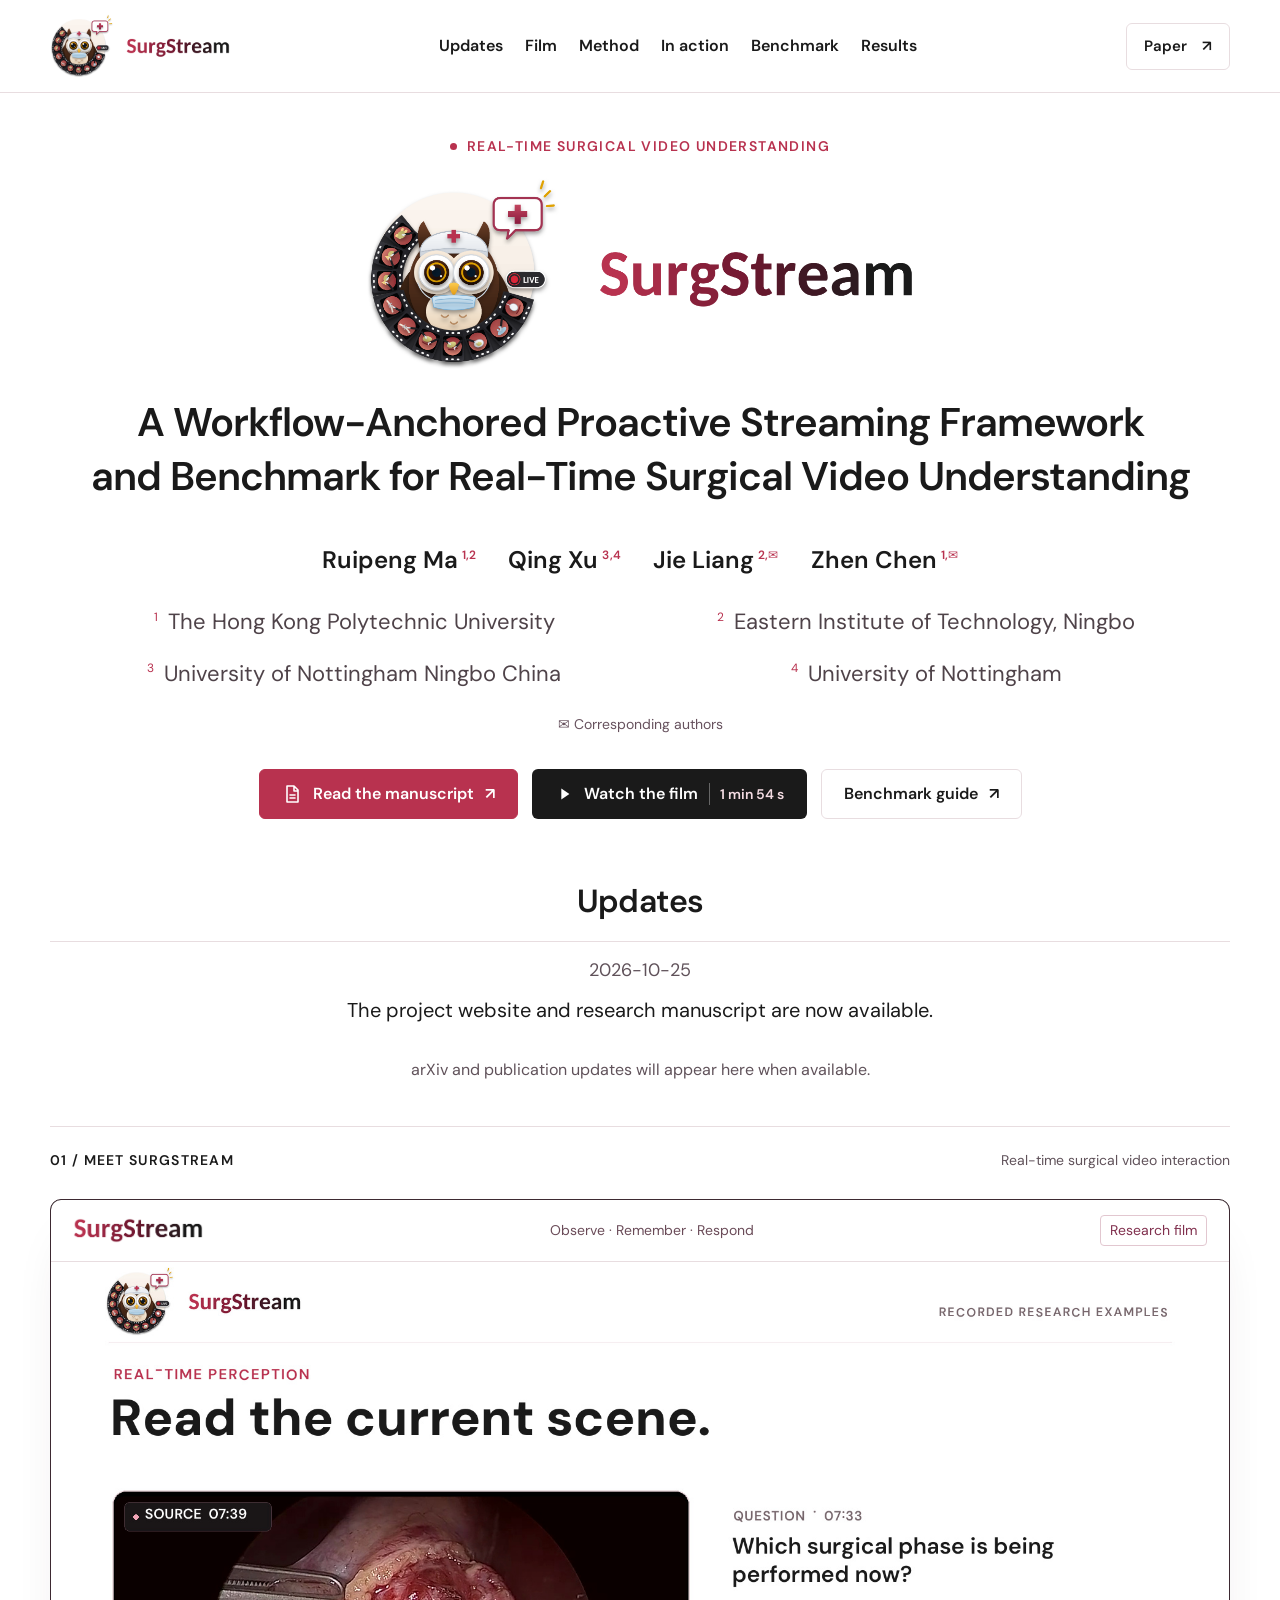
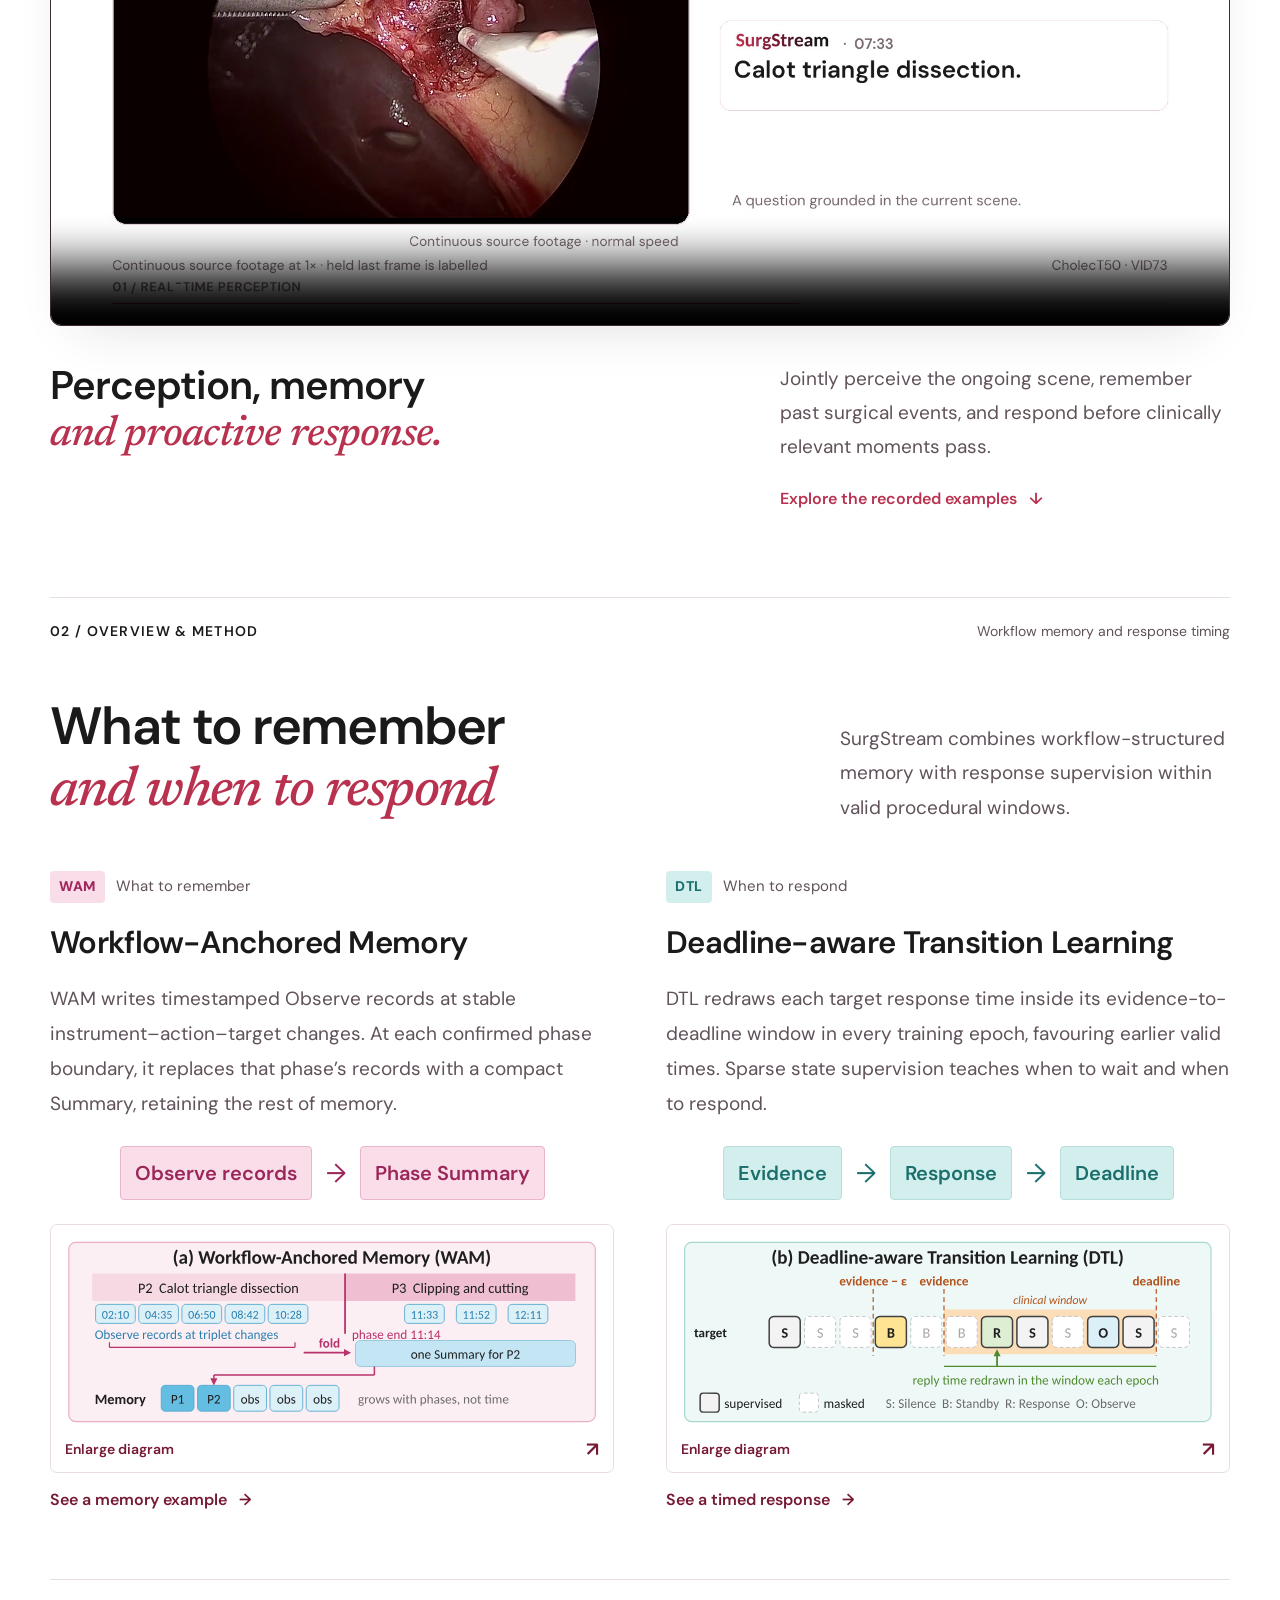
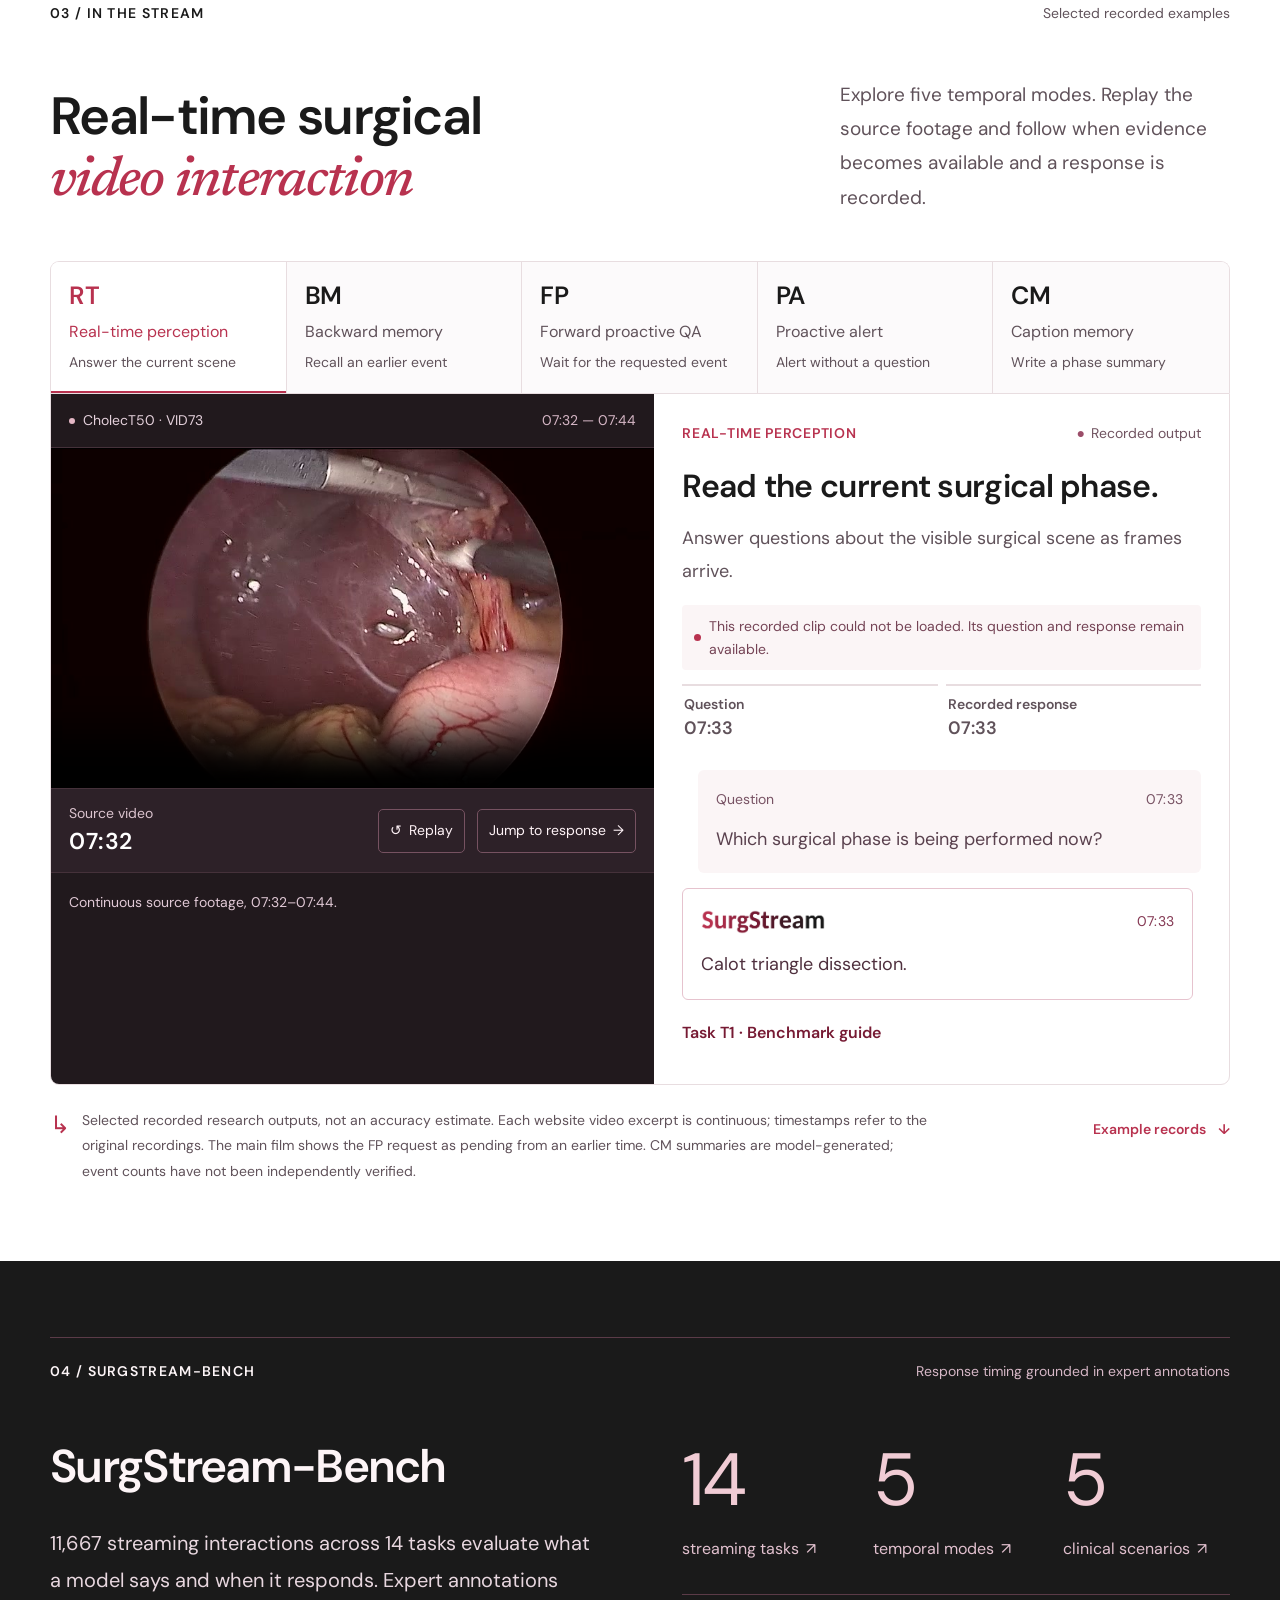
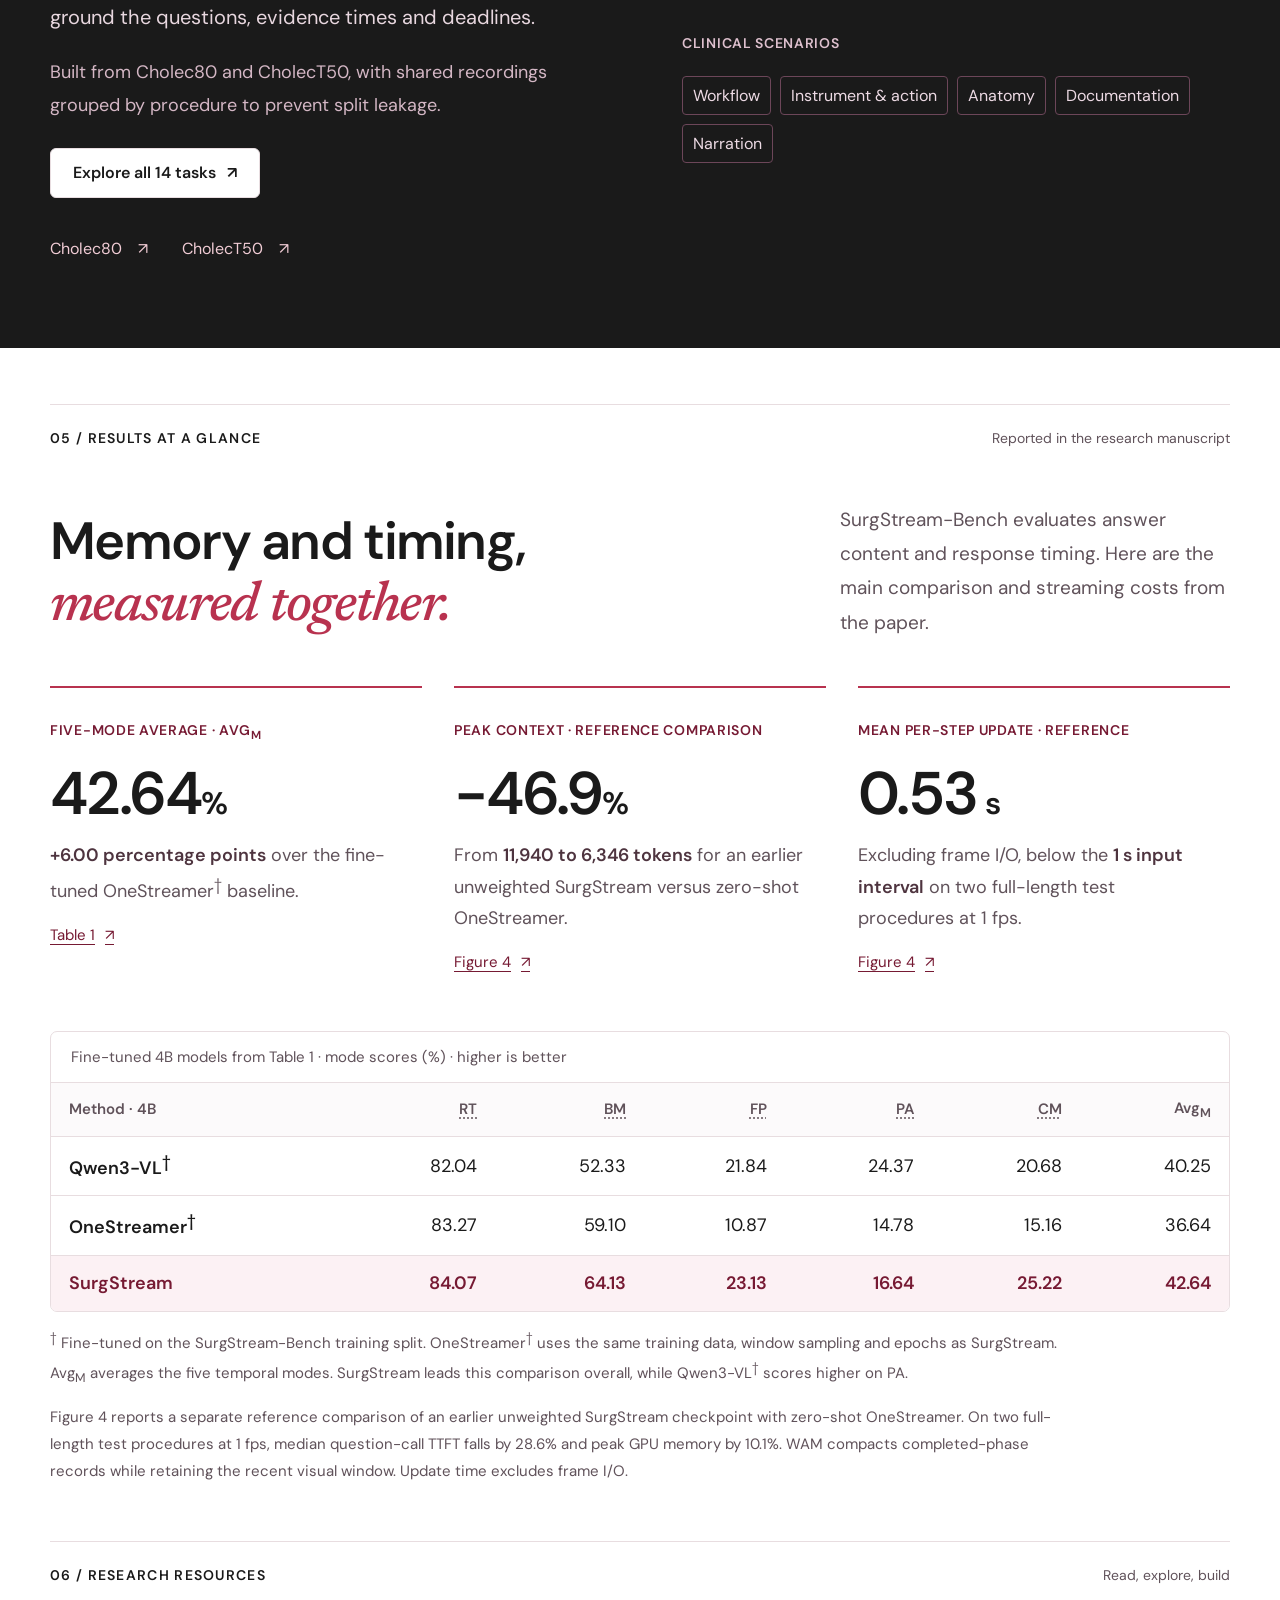
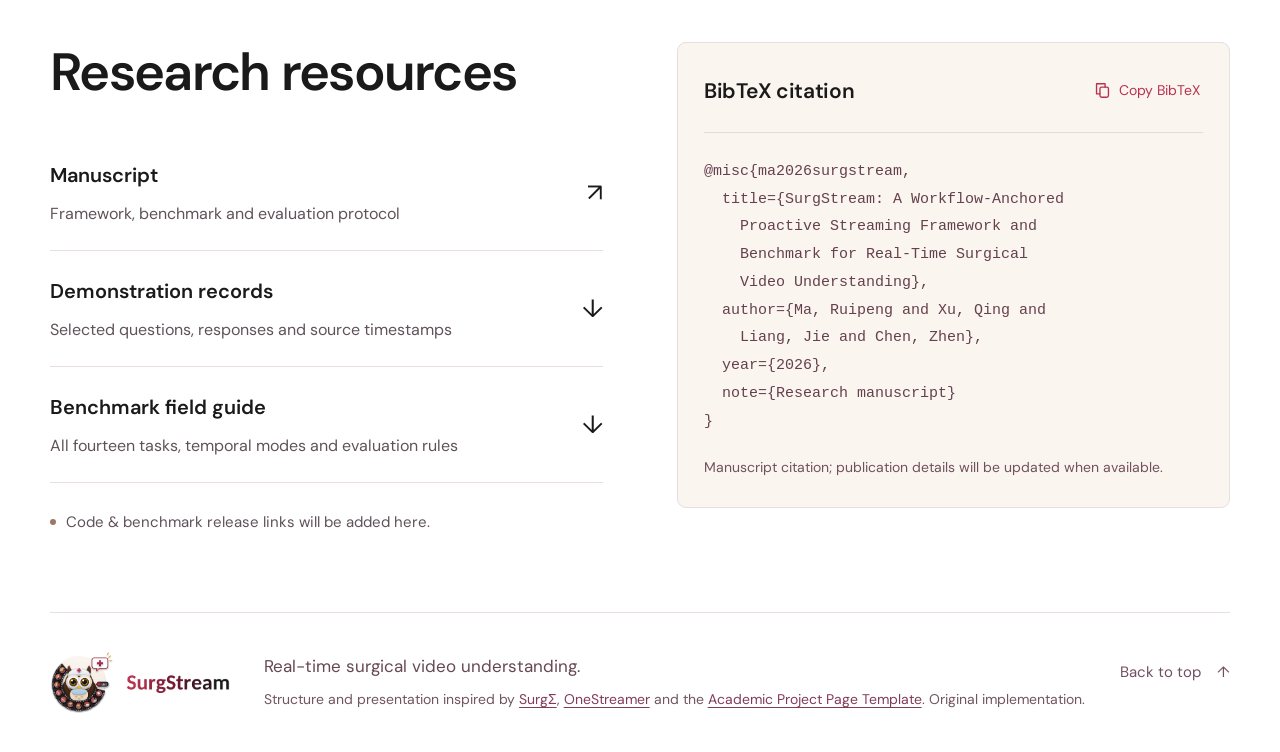
==== index.html @ ea34de1d "Keep a single project availability announcement" ====
<!doctype html>
<html lang="en">
<head>
  <meta charset="utf-8">
  <meta name="viewport" content="width=device-width, initial-scale=1">
  <meta name="theme-color" content="#ffffff">
  <meta name="description" content="SurgStream is a workflow-anchored proactive streaming framework and benchmark for real-time surgical video understanding.">
  <meta name="author" content="Ruipeng Ma, Qing Xu, Jie Liang, Zhen Chen">
  <meta property="og:type" content="website">
  <meta property="og:title" content="SurgStream: A Workflow-Anchored Proactive Streaming Framework and Benchmark for Real-Time Surgical Video Understanding">
  <meta property="og:description" content="A workflow-anchored proactive streaming framework and benchmark for real-time surgical video understanding.">
  <link rel="canonical" href="https://surgstream.github.io/">
  <meta property="og:url" content="https://surgstream.github.io/">
  <meta property="og:image" content="https://surgstream.github.io/assets/promo-poster.jpg?v=8075ada44e8e">
  <title>SurgStream · Real-Time Surgical Video Understanding</title>
  <link rel="icon" type="image/png" href="assets/favicon-transparent.png">
  <link rel="stylesheet" href="styles.css?v=f4ecd943dd67">
  <script defer src="media-guard.js?v=0f0ef3bf8658"></script>
  <script defer src="assets/demo-data.js?v=c1c661cf742d"></script>
  <script defer src="app.js?v=cd034dc538b4"></script>
</head>
<body>
  <a class="skip-link" href="#main">Skip to content</a>
  <header class="site-header home-header">
    <nav class="nav shell" aria-label="Main navigation">
      <a class="wordmark" href="#" aria-label="SurgStream home"><img src="assets/surgstream-logo-transparent.png" alt="SurgStream" width="180" height="61"></a>
      <button id="nav-toggle" class="nav-toggle" type="button" aria-expanded="false" aria-controls="project-nav">Menu <span aria-hidden="true">☰</span></button>
      <div id="project-nav" class="nav-links"><a href="#updates">Updates</a><a href="#film">Film</a><a href="#approach">Method</a><a href="#examples">In action</a><a href="#benchmark">Benchmark</a><a href="#results">Results</a></div>
      <a class="nav-paper" href="assets/surgstream-manuscript.pdf?v=e91f42a7c8f6" target="_blank" rel="noopener" aria-label="Read the manuscript">Paper <span aria-hidden="true">↗</span></a>
    </nav>
  </header>
  <main id="main">
    <section class="hero shell" aria-labelledby="project-title">
      <div class="eyebrow hero-eyebrow"><span class="status-dot" aria-hidden="true"></span> Real-time surgical video understanding</div>
      <h1 id="project-title"><img src="assets/surgstream-logo.png" alt="SurgStream" width="620" height="209" fetchpriority="high"></h1>
      <p class="paper-title">A Workflow-Anchored Proactive Streaming Framework<br class="desktop-break"> and Benchmark for Real-Time Surgical Video Understanding</p>
      <div class="authors" aria-label="Authors"><span>Ruipeng Ma<sup>1,2</sup></span><span>Qing Xu<sup>3,4</sup></span><span>Jie Liang<sup>2,✉</sup></span><span>Zhen Chen<sup>1,✉</sup></span></div>
      <div class="affiliations"><span><sup>1</sup> The Hong Kong Polytechnic University</span><span><sup>2</sup> Eastern Institute of Technology, Ningbo</span><span><sup>3</sup> University of Nottingham Ningbo China</span><span><sup>4</sup> University of Nottingham</span></div>
      <p class="corresponding">✉ Corresponding authors</p>
      <div class="hero-actions"><a class="button button-brand" href="assets/surgstream-manuscript.pdf?v=e91f42a7c8f6" target="_blank" rel="noopener"><svg viewBox="0 0 20 20" aria-hidden="true"><path d="M5 2h7l4 4v12H5zM12 2v5h4M8 11h5M8 14h5"/></svg>Read the manuscript <span aria-hidden="true">↗</span></a><a class="button button-dark" href="#film"><svg viewBox="0 0 20 20" aria-hidden="true"><path d="m7 4 9 6-9 6z"/></svg>Watch the film <span class="button-duration">1 min 54 s</span></a><a class="button button-light" href="benchmark.html">Benchmark guide <span aria-hidden="true">↗</span></a></div>
    </section>

    <section id="updates" class="updates-section shell" aria-labelledby="updates-title">
      <h2 id="updates-title">Updates</h2>
      <ul class="updates-list"><li><time datetime="2026-10-25">2026-10-25</time><p>The project website and research manuscript are now available.</p></li></ul>
      <p class="updates-note">arXiv and publication updates will appear here when available.</p>
    </section>

    <section id="film" class="film-section shell" aria-labelledby="film-title">
      <div class="section-kicker"><span>01 / Meet SurgStream</span><span class="kicker-end">Real-time surgical video interaction</span></div>
      <div class="film-frame"><div class="film-bar"><span class="film-brand"><img src="assets/surgstream-wordmark.png" alt="SurgStream" width="110" height="28"></span><span>Observe · Remember · Respond</span><span class="film-badge">Research film</span></div><video id="promo-video" controls controlslist="nodownload" playsinline preload="metadata" poster="assets/promo-poster.jpg?v=8075ada44e8e" aria-label="SurgStream promotional research film"><source src="assets/surgstream-promo.mp4?v=2410cedf20c2" type="video/mp4"><track label="English" kind="captions" srclang="en" src="assets/promo.en.vtt?v=1282f8cec0af" default><track label="简体中文" kind="subtitles" srclang="zh" src="assets/promo.zh.vtt?v=4252cd595786">Your browser does not support embedded video.</video></div>
      <div class="film-caption"><h2 id="film-title">Perception, memory<br><em>and proactive response.</em></h2><div><p>Jointly perceive the ongoing scene, remember past surgical events, and respond before clinically relevant moments pass.</p><a class="text-link" href="#examples">Explore the recorded examples <span aria-hidden="true">↓</span></a></div></div>
    </section>

    <section id="overview" class="overview-section shell section-space" aria-labelledby="overview-title">
      <div class="section-kicker"><span>02 / Overview &amp; method</span><span class="kicker-end">Workflow memory and response timing</span></div>
      <div class="section-heading"><h2 id="overview-title">What to remember<br><em>and when to respond</em></h2><p>SurgStream combines workflow-structured memory with response supervision within valid procedural windows.</p></div>
      <div id="approach" class="method-grid">
        <article class="method-block">
          <div class="method-label"><span>WAM</span><span>What to remember</span></div><h3>Workflow-Anchored Memory</h3><p>WAM writes timestamped Observe records at stable instrument–action–target changes. At each confirmed phase boundary, it replaces that phase’s records with a compact Summary, retaining the rest of memory.</p>
          <div class="method-flow" aria-label="Conceptual workflow memory: observation records become a phase summary"><span class="state observe">Observe records</span><span aria-hidden="true">→</span><span class="state summary">Phase Summary</span></div>
          <figure class="method-figure"><button class="method-figure-button" type="button" data-method-diagram="wam" aria-haspopup="dialog" aria-controls="method-diagram-dialog" aria-label="Enlarge Workflow-Anchored Memory diagram"><img src="assets/method-wam.svg" alt="Workflow-Anchored Memory: structured observations are folded into a phase summary." loading="lazy" decoding="async" draggable="false"><span class="method-figure-action">Enlarge diagram <span aria-hidden="true">↗</span></span></button></figure>
          <a class="text-link method-demo-link" href="?mode=BM#examples" data-example-mode="BM">See a memory example <span aria-hidden="true">→</span></a>
        </article>
        <article class="method-block">
          <div class="method-label"><span>DTL</span><span>When to respond</span></div><h3>Deadline-aware Transition Learning</h3><p>DTL redraws each target response time inside its evidence-to-deadline window in every training epoch, favouring earlier valid times. Sparse state supervision teaches when to wait and when to respond.</p>
          <div class="method-flow" aria-label="Conceptual response timing: response inside the evidence-to-deadline window"><span class="state">Evidence</span><span aria-hidden="true">→</span><span class="state response">Response</span><span aria-hidden="true">→</span><span class="state">Deadline</span></div>
          <figure class="method-figure"><button class="method-figure-button" type="button" data-method-diagram="dtl" aria-haspopup="dialog" aria-controls="method-diagram-dialog" aria-label="Enlarge Deadline-aware Transition Learning diagram"><img src="assets/method-dtl.svg" alt="Deadline-aware Transition Learning: response timing is supervised within an evidence-to-deadline window." loading="lazy" decoding="async" draggable="false"><span class="method-figure-action">Enlarge diagram <span aria-hidden="true">↗</span></span></button></figure>
          <a class="text-link method-demo-link" href="?mode=FP#examples" data-example-mode="FP">See a timed response <span aria-hidden="true">→</span></a>
        </article>
      </div>
    </section>

    <section id="examples" class="examples-section shell section-space" aria-labelledby="examples-title">
      <div class="section-kicker"><span>03 / In the stream</span><span class="kicker-end">Selected recorded examples</span></div>
      <div class="section-heading"><h2 id="examples-title">Real-time surgical<br><em>video interaction</em></h2><p>Explore five temporal modes. Replay the source footage and follow when evidence becomes available and a response is recorded.</p></div>
      <div class="mode-tabs" role="tablist" aria-label="Temporal interaction mode"><button id="tab-RT" role="tab" aria-controls="example-panel" aria-selected="true" tabindex="0" data-mode="RT"><span>RT</span>Real-time perception<small>Answer the current scene</small></button><button id="tab-BM" role="tab" aria-controls="example-panel" aria-selected="false" tabindex="-1" data-mode="BM"><span>BM</span>Backward memory<small>Recall an earlier event</small></button><button id="tab-FP" role="tab" aria-controls="example-panel" aria-selected="false" tabindex="-1" data-mode="FP"><span>FP</span>Forward proactive QA<small>Wait for the requested event</small></button><button id="tab-PA" role="tab" aria-controls="example-panel" aria-selected="false" tabindex="-1" data-mode="PA"><span>PA</span>Proactive alert<small>Alert without a question</small></button><button id="tab-CM" role="tab" aria-controls="example-panel" aria-selected="false" tabindex="-1" data-mode="CM"><span>CM</span>Caption memory<small>Write a phase summary</small></button></div>
      <div id="example-panel" class="example-panel" role="tabpanel" aria-labelledby="tab-RT">
        <div class="example-media">
          <div class="example-media-label"><span class="status-dot" aria-hidden="true"></span><span id="example-source">CholecT50 · VID73</span><span id="example-range">07:32 — 07:44</span></div>
          <div class="example-video-wrap"><video id="example-video" controls controlslist="nodownload" playsinline preload="metadata" aria-label="Selected surgical video example"></video><img id="example-still" class="example-still" alt="" hidden></div>
          <div class="replay-toolbar"><div class="source-clock"><span>Source video</span><time id="example-clock" datetime="PT452S">07:32</time></div><button id="replay-example" type="button"><span aria-hidden="true">↺</span> Replay</button><button id="jump-response" type="button">Jump to response <span aria-hidden="true">→</span></button></div>
          <div id="example-caption" class="example-caption">Continuous source footage, 07:32–07:44.</div>
        </div>
        <div class="example-dialogue">
          <div class="dialogue-header"><span id="example-mode" class="mini-label">Real-time perception</span><span class="recorded-label"><span aria-hidden="true">●</span> Recorded output</span></div>
          <h3 id="example-title">What is happening now?</h3><p id="mode-description" class="mode-description">Answer questions about the visible surgical scene as frames arrive.</p>
          <div class="replay-state"><span class="status-dot" aria-hidden="true"></span><span id="replay-status" role="status" aria-live="polite">Recorded replay · ready to play</span></div>
          <ol id="example-timeline" class="example-timeline" aria-label="Source-video event timeline"></ol>
          <div class="transcript" aria-live="polite"><div class="message query-message"><div class="message-meta"><span id="query-label">Question</span><time id="query-time"></time></div><p id="example-query">A selected question will appear here.</p></div><div class="message answer-message"><div class="message-meta"><span class="answer-brand"><img src="assets/surgstream-wordmark.png" alt="SurgStream" width="94" height="24"></span><time id="answer-time"></time></div><p id="example-answer">A recorded model response will appear here.</p></div></div>
          <div id="example-records" class="example-records" hidden></div><a id="example-task-link" class="text-link example-task-link" href="benchmark.html#task-T1">Explore task T1 <span aria-hidden="true">↗</span></a>
        </div>
      </div>
      <div class="example-note"><span class="note-mark" aria-hidden="true">↳</span><p id="source-note">Selected recorded research outputs, not an accuracy estimate. Each website video excerpt is continuous; timestamps refer to the original recordings. The main film shows the FP request as pending from an earlier time. CM summaries are model-generated; event counts have not been independently verified.</p><a class="text-link" href="assets/demo-data.json?v=f2a0b4b4fabd" download>Example records <span aria-hidden="true">↓</span></a></div>
    </section>

    <section id="benchmark" class="benchmark-section section-space" aria-labelledby="benchmark-title"><div class="shell">
      <div class="section-kicker"><span>04 / SurgStream-Bench</span><span class="kicker-end">Response timing grounded in expert annotations</span></div>
      <div class="benchmark-grid">
        <div><h2 id="benchmark-title">SurgStream-Bench</h2><p class="benchmark-intro">11,667 streaming interactions across 14 tasks evaluate what a model says and when it responds. Expert annotations ground the questions, evidence times and deadlines.</p><p class="benchmark-detail">Built from Cholec80 and CholecT50, with shared recordings grouped by procedure to prevent split leakage.</p><a class="button button-light benchmark-guide-link" href="benchmark.html">Explore all 14 tasks <span aria-hidden="true">↗</span></a><div class="dataset-links"><a href="https://camma.unistra.fr/datasets/" target="_blank" rel="noopener">Cholec80 <span aria-hidden="true">↗</span></a><a href="https://github.com/CAMMA-public/cholect50" target="_blank" rel="noopener">CholecT50 <span aria-hidden="true">↗</span></a></div></div>
        <div class="benchmark-facts"><div class="benchmark-numbers"><a href="benchmark.html#benchmark-tasks"><strong>14</strong><span>streaming tasks <span aria-hidden="true">↗</span></span></a><a href="benchmark.html#mode-comparison"><strong>5</strong><span>temporal modes <span aria-hidden="true">↗</span></span></a><a href="benchmark.html#scenario-mapping-title"><strong>5</strong><span>clinical scenarios <span aria-hidden="true">↗</span></span></a></div><div class="benchmark-scenarios"><span class="mini-label">Clinical scenarios</span><div><span>Workflow</span><span>Instrument &amp; action</span><span>Anatomy</span><span>Documentation</span><span>Narration</span></div></div></div>
      </div>
    </div></section>

    <section id="results" class="results-section shell section-space" aria-labelledby="results-title">
      <div class="section-kicker"><span>05 / Results at a glance</span><span class="kicker-end">Reported in the research manuscript</span></div>
      <div class="section-heading"><h2 id="results-title">Memory and timing,<br><em>measured together.</em></h2><p>SurgStream-Bench evaluates answer content and response timing. Here are the main comparison and streaming costs from the paper.</p></div>
      <div class="result-highlights">
        <article><span class="mini-label">Five-mode average · Avg<sub>M</sub></span><strong>42.64<span>%</span></strong><p><b>+6.00 percentage points</b> over the fine-tuned OneStreamer<sup>†</sup> baseline.</p><a href="assets/surgstream-manuscript.pdf?v=e91f42a7c8f6#page=3" target="_blank" rel="noopener">Table 1 <span aria-hidden="true">↗</span></a></article>
        <article><span class="mini-label">Peak context · reference comparison</span><strong>−46.9<span>%</span></strong><p>From <b>11,940 to 6,346 tokens</b> for an earlier unweighted SurgStream versus zero-shot OneStreamer.</p><a href="assets/surgstream-manuscript.pdf?v=e91f42a7c8f6#page=4" target="_blank" rel="noopener">Figure 4 <span aria-hidden="true">↗</span></a></article>
        <article><span class="mini-label">Mean per-step update · reference</span><strong>0.53<span> s</span></strong><p>Excluding frame I/O, below the <b>1 s input interval</b> on two full-length test procedures at 1 fps.</p><a href="assets/surgstream-manuscript.pdf?v=e91f42a7c8f6#page=4" target="_blank" rel="noopener">Figure 4 <span aria-hidden="true">↗</span></a></article>
      </div>
      <div class="results-comparison" role="region" aria-label="Mode score comparison" tabindex="0"><table><caption>Fine-tuned 4B models from Table 1 · mode scores (%) · higher is better</caption><thead><tr><th scope="col">Method · 4B</th><th scope="col"><abbr title="Real-time perception">RT</abbr></th><th scope="col"><abbr title="Backward memory">BM</abbr></th><th scope="col"><abbr title="Forward proactive QA">FP</abbr></th><th scope="col"><abbr title="Proactive alert">PA</abbr></th><th scope="col"><abbr title="Caption memory">CM</abbr></th><th scope="col">Avg<sub>M</sub></th></tr></thead><tbody><tr><th scope="row">Qwen3-VL<sup>†</sup></th><td>82.04</td><td>52.33</td><td>21.84</td><td>24.37</td><td>20.68</td><td>40.25</td></tr><tr><th scope="row">OneStreamer<sup>†</sup></th><td>83.27</td><td>59.10</td><td>10.87</td><td>14.78</td><td>15.16</td><td>36.64</td></tr><tr class="our-result"><th scope="row">SurgStream</th><td>84.07</td><td>64.13</td><td>23.13</td><td>16.64</td><td>25.22</td><td>42.64</td></tr></tbody></table></div>
      <p class="results-note"><sup>†</sup> Fine-tuned on the SurgStream-Bench training split. OneStreamer<sup>†</sup> uses the same training data, window sampling and epochs as SurgStream. Avg<sub>M</sub> averages the five temporal modes. SurgStream leads this comparison overall, while Qwen3-VL<sup>†</sup> scores higher on PA.</p>
      <p class="results-note">Figure 4 reports a separate reference comparison of an earlier unweighted SurgStream checkpoint with zero-shot OneStreamer. On two full-length test procedures at 1 fps, median question-call TTFT falls by 28.6% and peak GPU memory by 10.1%. WAM compacts completed-phase records while retaining the recent visual window. Update time excludes frame I/O.</p>
    </section>

    <section id="resources" class="resources-section shell section-space" aria-labelledby="resources-title"><div class="section-kicker"><span>06 / Research resources</span><span class="kicker-end">Read, explore, build</span></div><div class="resource-grid"><div><h2 id="resources-title">Research resources</h2><a class="resource-item" href="assets/surgstream-manuscript.pdf?v=e91f42a7c8f6" target="_blank" rel="noopener"><span><strong>Manuscript</strong><small>Framework, benchmark and evaluation protocol</small></span><span aria-hidden="true">↗</span></a><a class="resource-item" href="assets/demo-data.json" download><span><strong>Demonstration records</strong><small>Selected questions, responses and source timestamps</small></span><span aria-hidden="true">↓</span></a><a class="resource-item" href="assets/benchmark-guide.json" download><span><strong>Benchmark field guide</strong><small>All fourteen tasks, temporal modes and evaluation rules</small></span><span aria-hidden="true">↓</span></a><div class="release-note"><span class="status-dot" aria-hidden="true"></span><p>Code &amp; benchmark release links will be added here.</p></div></div><aside id="citation" class="citation-card" aria-labelledby="citation-title"><div class="citation-heading"><h3 id="citation-title">BibTeX citation</h3><button id="copy-citation" type="button" aria-label="Copy BibTeX citation"><svg viewBox="0 0 20 20" aria-hidden="true"><rect x="7" y="6" width="10" height="12" rx="2"/><path d="M13 6V2H3v12h4"/></svg><span>Copy BibTeX</span></button></div><pre><code id="bibtex">@misc{ma2026surgstream,
  title={SurgStream: A Workflow-Anchored
    Proactive Streaming Framework and
    Benchmark for Real-Time Surgical
    Video Understanding},
  author={Ma, Ruipeng and Xu, Qing and
    Liang, Jie and Chen, Zhen},
  year={2026},
  note={Research manuscript}
}</code></pre><p class="citation-note">Manuscript citation; publication details will be updated when available.</p><span id="copy-status" class="sr-only" role="status" aria-live="polite"></span></aside></div></section>
    <dialog id="method-diagram-dialog" class="method-diagram-dialog" aria-labelledby="method-diagram-title">
      <div class="method-dialog-heading"><h2 id="method-diagram-title">Method diagram</h2><div class="method-dialog-actions"><button id="zoom-method-diagram" type="button" aria-pressed="false">Zoom in</button><button id="close-method-diagram" type="button" aria-label="Close diagram">Close <span aria-hidden="true">×</span></button></div></div>
      <div class="method-diagram-scroll" tabindex="0" role="region" aria-label="Method diagram"><img id="expanded-method-diagram" alt="" draggable="false"></div>
    </dialog>
  </main>
  <footer class="site-footer shell"><a class="wordmark" href="#"><img src="assets/surgstream-logo-transparent.png" alt="SurgStream" width="180" height="61"></a><div><p>Real-time surgical video understanding.</p><small>Structure and presentation inspired by <a href="https://surgsigma.github.io/" target="_blank" rel="noopener">SurgΣ</a>, <a href="https://mcg-nju.github.io/OneStreamer/" target="_blank" rel="noopener">OneStreamer</a> and the <a href="https://github.com/eliahuhorwitz/Academic-project-page-template" target="_blank" rel="noopener">Academic Project Page Template</a>. Original implementation.</small></div><a class="back-top" href="#">Back to top <span aria-hidden="true">↑</span></a></footer>
</body>
</html>
---- styles.css ----
@font-face {
  font-family: "DM Sans";
  src: url("assets/dm-sans-regular.ttf") format("truetype");
  font-style: normal;
  font-weight: 400;
  font-display: swap;
}
@font-face {
  font-family: "DM Sans";
  src: url("assets/dm-sans-semibold.ttf") format("truetype");
  font-style: normal;
  font-weight: 500 650;
  font-display: swap;
}
@font-face {
  font-family: "DM Sans";
  src: url("assets/dm-sans-bold.ttf") format("truetype");
  font-style: normal;
  font-weight: 700 1000;
  font-display: swap;
}
@font-face {
  font-family: "Newsreader";
  src: url("assets/newsreader-italic.ttf") format("truetype");
  font-style: italic;
  font-weight: 400 600;
  font-display: swap;
}

:root {
  --paper: #ffffff;
  --ink: #1a1a1a;
  --muted: #60525a;
  --brand: #b8324f;
  --brand-deep: #761a33;
  --accent: #f1ccd5;
  --line: #e8dde0;
  --soft: #fbf5ef;
  --serif: "Newsreader", Georgia, serif;
  --sans: "DM Sans", "Avenir Next", sans-serif;
}

/* Shared type and layout */
* { box-sizing: border-box; }
html { scroll-behavior: smooth; scroll-padding-top: 110px; }
body {
  margin: 0;
  background: var(--paper);
  color: var(--ink);
  font-family: var(--sans);
  font-size: 20px;
  line-height: 1.8;
  -webkit-font-smoothing: antialiased;
}
a { color: inherit; text-decoration: none; }
button { font: inherit; color: inherit; }
a, button { -webkit-tap-highlight-color: transparent; }
a:focus-visible, button:focus-visible, video:focus-visible {
  outline: 3px solid var(--brand);
  outline-offset: 5px;
}
::selection { color: var(--ink); background: var(--accent); }
svg {
  fill: none;
  stroke: currentColor;
  stroke-width: 1.6;
  stroke-linecap: round;
  stroke-linejoin: round;
}
img, video { max-width: 100%; -webkit-user-drag: none; user-select: none; -webkit-touch-callout: none; }
h1, h2, h3, h4, p { margin: 0; }
h2 {
  font-size: clamp(42px, 4.1vw, 56px);
  line-height: 1.16;
  font-weight: 550;
  letter-spacing: -1.7px;
}
h3 { font-size: 30px; line-height: 1.35; letter-spacing: -.7px; }
h2 em, h3 em {
  font-family: var(--serif);
  font-size: 1.06em;
  font-weight: 400;
  color: var(--brand);
}
p { color: var(--muted); }
.shell { width: min(1180px, calc(100% - 80px)); margin-inline: auto; }
.section-space { padding-block: 76px; }
.overview-section.section-space { padding-bottom: 28px; }
.examples-section.section-space { padding-top: 28px; }
.section-kicker {
  display: flex;
  justify-content: space-between;
  align-items: flex-start;
  gap: 24px;
  padding: 22px 0 28px;
  border-top: 1px solid var(--line);
  font-size: 14px;
  line-height: 1.6;
  font-weight: 650;
  text-transform: uppercase;
  letter-spacing: 1.3px;
}
.kicker-end { color: var(--muted); font-weight: 400; text-transform: none; letter-spacing: 0; }
.section-heading {
  display: flex;
  align-items: flex-end;
  justify-content: space-between;
  gap: 56px;
  margin: 26px 0 46px;
}
.section-heading > p { width: 390px; flex-shrink: 0; font-size: 19px; line-height: 1.8; }
.mini-label { font-size: 14px; line-height: 1.6; font-weight: 650; letter-spacing: .7px; text-transform: uppercase; }
.status-dot { display: inline-block; width: 7px; height: 7px; border-radius: 50%; background: var(--brand); flex-shrink: 0; }
.text-link { display: inline-flex; align-items: center; gap: 12px; min-height: 44px; font-size: 16px; font-weight: 600; }
.text-link > span { transition: transform .2s; }
.text-link:hover > span { transform: translate(2px, -2px); }
.skip-link { position: fixed; top: -100px; left: 20px; z-index: 20; padding: 12px 20px; background: var(--ink); color: white; }
.skip-link:focus { top: 12px; }
.sr-only {
  position: absolute;
  width: 1px;
  height: 1px;
  margin: -1px;
  padding: 0;
  overflow: hidden;
  clip: rect(0,0,0,0);
  white-space: nowrap;
  border: 0;
}

/* Academic project header and author block */
.site-header { position: sticky; top: 0; z-index: 15; border-bottom: 1px solid var(--line); background: #fffffff5; backdrop-filter: blur(14px); }
.nav { min-height: 92px; display: flex; align-items: center; justify-content: space-between; gap: 32px; padding-block: 10px; }
.wordmark { display: inline-flex; align-items: center; flex-shrink: 0; }
.wordmark img { display: block; width: 180px; height: auto; }
.nav-links { display: flex; flex-wrap: wrap; align-items: center; gap: 28px; font-size: 16px; font-weight: 500; }
.nav-links a { display: inline-flex; align-items: center; min-height: 44px; transition: color .15s; }
.nav-links a:hover { color: var(--brand); }
.nav-links a[aria-current="location"] { color: var(--brand); text-decoration: underline; text-underline-offset: 8px; text-decoration-thickness: 2px; }
.nav-toggle { display: none; align-items: center; justify-content: center; gap: 8px; min-height: 44px; padding: 7px 12px; border: 1px solid var(--line); border-radius: 6px; background: white; font-size: 16px; cursor: pointer; }
.home-header .nav-links { gap: 22px; }
.nav-paper {
  display: inline-flex;
  align-items: center;
  justify-content: center;
  gap: 15px;
  min-height: 46px;
  padding: 9px 17px;
  border: 1px solid var(--line);
  border-radius: 6px;
  font-size: 15px;
  font-weight: 600;
  transition: border-color .2s, background .2s;
}
.nav-paper:hover { background: var(--soft); border-color: var(--brand); }
.hero { text-align: center; padding-top: 42px; padding-bottom: 42px; }
.eyebrow { display: flex; align-items: center; justify-content: center; gap: 10px; font-size: 14px; line-height: 1.6; font-weight: 650; text-transform: uppercase; letter-spacing: 1.4px; }
.hero-eyebrow { color: var(--brand); }
.hero h1 { width: 550px; max-width: 100%; margin: 20px auto 0; line-height: 0; letter-spacing: normal; }
.hero h1 img { display: block; width: 100%; height: auto; }
.paper-title { max-width: 1120px; margin: 24px auto 0; font-size: 40px; line-height: 1.35; letter-spacing: -1px; font-weight: 500; color: var(--ink); }
.authors { display: flex; justify-content: center; align-items: baseline; flex-wrap: wrap; gap: 12px 32px; margin-top: 38px; font-size: 24px; line-height: 1.6; font-weight: 550; }
.authors > span { white-space: nowrap; }
.authors sup { margin-left: 4px; color: var(--brand); font-size: 12px; letter-spacing: .2px; }
.affiliations { display: grid; grid-template-columns: repeat(2, minmax(0,1fr)); align-items: start; gap: 16px 44px; max-width: 1100px; margin: 25px auto 0; color: #4f4349; font-size: 22px; line-height: 1.6; }
.affiliations > span { min-width: 0; }
.affiliations sup { font-size: 12px; margin-right: 4px; color: var(--brand); }
.corresponding { margin-top: 21px; font-size: 14px; color: #67525e; }
.hero-actions { display: flex; justify-content: center; align-items: center; flex-wrap: wrap; gap: 14px; margin-top: 32px; }
.button { display: inline-flex; align-items: center; justify-content: center; gap: 11px; min-height: 50px; padding: 11px 22px; border: 1px solid transparent; border-radius: 6px; font-size: 16px; line-height: 1.6; font-weight: 550; transition: background .2s, transform .2s, border-color .2s; }
.button:hover { transform: translateY(-2px); }
.button svg { width: 20px; height: 20px; flex-shrink: 0; }
.button-dark { background: var(--ink); color: white; }
.button-dark svg { width: 18px; height: 18px; fill: currentColor; stroke: none; }
.button-dark:hover { background: var(--brand-deep); }
.button-duration { padding-left: 10px; border-left: 1px solid #ffffff55; font-size: 14px; color: #f4dce3; }
.button-light { border-color: var(--line); background: white; color: var(--ink); }
.button-light:hover { border-color: var(--brand); }
.button-brand { background: var(--brand); color: white; border-color: var(--brand); }
.button-brand:hover { background: var(--brand-deep); border-color: var(--brand-deep); }
.hero-note { margin-top: 28px; font-size: 17px; line-height: 1.8; color: #67555f; }
.hero-jump { display: flex; justify-content: center; flex-wrap: wrap; gap: 4px 30px; margin-top: 20px; }
.hero-jump a { display: inline-flex; align-items: center; min-height: 44px; font-size: 16px; color: #694551; text-decoration: underline; text-decoration-color: #d7bac5; text-underline-offset: 6px; }
.hero-jump a:hover { color: var(--brand); text-decoration-color: var(--brand); }

/* Compact dated project updates */
.updates-section { padding-block: 20px 42px; }
.updates-section h2 { font-size: 32px; line-height: 1.25; font-weight: 550; letter-spacing: -.65px; text-align: center; }
.updates-list { list-style: none; margin: 20px 0 0; padding: 0; }
.updates-list li { display: grid; grid-template-columns: 1fr; align-items: center; justify-items: center; gap: 6px; padding-block: 13px; border-top: 1px solid var(--line); text-align: center; }
.updates-list time { color: var(--muted); font-size: 18px; line-height: 1.75; font-variant-numeric: tabular-nums; text-align: center; }
.updates-list p { min-width: 0; color: var(--ink); font-size: 20px; line-height: 1.75; overflow-wrap: anywhere; text-align: center; }
.updates-list a { color: var(--brand-deep); text-decoration: underline; text-underline-offset: 4px; }
.updates-note { margin-top: 15px; color: var(--muted); font-size: 16px; line-height: 1.75; text-align: center; }

/* Film and project overview */
.film-frame { overflow: hidden; border: 1px solid #3d2931; border-radius: 11px; background: #1b1518; box-shadow: 0 22px 55px -30px #38232b33; }
.film-bar { min-height: 62px; display: flex; align-items: center; justify-content: space-between; gap: 20px; padding: 12px 22px; background: white; color: #6a4b58; border-bottom: 1px solid var(--line); font-size: 14px; line-height: 1.6; }
.film-brand { display: inline-flex; align-items: center; flex-shrink: 0; background: white; }
.film-brand img { display: block; width: 130px; height: auto; object-fit: contain; }
.film-badge { padding: 3px 9px; border: 1px solid #e2c7d0; border-radius: 4px; color: #80304e; font-size: 14px; white-space: nowrap; }
.film-frame video { display: block; width: 100%; aspect-ratio: 16/9; object-fit: contain; background: #1b1518; }
.film-caption { display: flex; justify-content: space-between; align-items: flex-start; gap: 64px; padding-top: 36px; }
.film-caption h2 { font-size: 40px; letter-spacing: -1px; }
.film-caption > div { width: 450px; }
.film-caption p { font-size: 19px; line-height: 1.8; margin-bottom: 13px; }
.film-caption .text-link { color: var(--brand); }
.intro-grid { display: grid; grid-template-columns: minmax(0,1fr) minmax(0,1fr); gap: 74px; margin-top: 26px; }
.intro-copy p { font-size: 20px; line-height: 1.85; }
.intro-copy p + p { margin-top: 20px; }
.principles { display: grid; grid-template-columns: repeat(3,minmax(0,1fr)); gap: 36px; margin-top: 54px; }
.principles > div { padding-left: 20px; border-left: 1px solid var(--line); }
.principle-index { color: var(--brand); font-size: 14px; font-weight: 600; }
.principles h3 { margin-top: 10px; font-size: 24px; line-height: 1.4; font-weight: 550; letter-spacing: -.5px; }
.principles p { margin-top: 13px; font-size: 18px; line-height: 1.8; }

/* Framework, with semantic WAM rose and DTL teal */
.approach-section { background: var(--soft); }
.approach-section .section-kicker { border-color: #e9d7dd; }
.framework { display: grid; grid-template-columns: minmax(0,1fr) 25px minmax(0,1.15fr) 25px minmax(0,1fr); align-items: center; gap: 22px; padding: 32px; border: 1px solid #e5d4db; border-radius: 10px; background: #ffffffc9; margin-bottom: 54px; }
.framework-input { min-width: 0; }
.diagram-label { display: block; font-size: 14px; font-weight: 600; line-height: 1.6; letter-spacing: .7px; text-transform: uppercase; color: var(--muted); margin-bottom: 16px; }
.framework-input > div { display: flex; align-items: center; gap: 12px; margin-top: 13px; font-size: 16px; line-height: 1.6; }
.framework-input svg { width: 21px; height: 21px; flex-shrink: 0; color: var(--brand); stroke-width: 1.4; }
.diagram-arrow { font-size: 27px; color: #957483; }
.framework-model { display: flex; flex-direction: column; align-items: center; justify-content: center; min-width: 0; padding: 26px 18px; border: 1px solid #d9b0be; border-radius: 10px; background: white; }
.framework-model img { display: block; width: 240px; max-width: 100%; height: auto; margin-bottom: 14px; }
.framework-model > span { max-width: 240px; text-align: center; font-size: 14px; line-height: 1.7; color: var(--muted); }
.framework-output { display: flex; flex-wrap: wrap; align-content: flex-start; gap: 9px; min-width: 0; }
.framework-output .diagram-label { width: 100%; margin-bottom: 6px; }
.state { display: inline-block; padding: 5px 10px; border-radius: 4px; border: 1px solid #e9cdd7; background: #f8e8ee; color: #854357; font-size: 14px; line-height: 1.6; }
.state.response { background: #f4d9e2; color: #8a2846; }
.state.summary { background: #f4dee8; color: #8b3455; }
.state.quiet { background: #f3f0f1; color: #74616a; border-color: #e8e1e4; }
.method-grid { display: grid; grid-template-columns: repeat(2,minmax(0,1fr)); gap: 52px; }
.method-label { display: flex; align-items: center; flex-wrap: wrap; gap: 11px; font-size: 15px; line-height: 1.7; color: var(--muted); }
.method-label > span:first-child { padding: 4px 9px; border-radius: 4px; font-size: 14px; font-weight: 700; letter-spacing: .5px; }
.method-block:first-child .method-label > span:first-child { color: #a1255d; background: #f9dde8; }
.method-block:nth-child(2) .method-label > span:first-child { color: #1a6f6c; background: #d3efed; }
.method-block h3 { font-size: 31px; line-height: 1.3; letter-spacing: -.7px; font-weight: 550; margin-top: 20px; }
.method-block:first-child h3 em { color: #b8326b; }
.method-block:nth-child(2) h3 em { color: #0f7c7a; }
.method-block > p { font-size: 19px; line-height: 1.85; margin-top: 18px; }
.method-block strong { font-weight: 600; color: #55404a; }
.method-flow { display: flex; align-items: center; justify-content: center; flex-wrap: nowrap; gap: 12px; margin-top: 24px; color: #7b5a6c; font-size: 20px; }
.method-flow .state { display: inline-flex; align-items: center; justify-content: center; min-width: 0; max-width: 100%; min-height: 54px; padding: 10px 14px; font-size: 20px; line-height: 1.5; font-weight: 550; text-align: center; }
.method-flow > span[aria-hidden="true"] { display: inline-flex; align-items: center; justify-content: center; flex: 0 0 auto; min-width: 24px; font-size: 26px; line-height: 1; }
.method-block:first-child .method-flow { color: #9a265a; }
.method-block:nth-child(2) .method-flow { color: #1a6f6c; }
.method-block:first-child .method-flow .state { color: #9a265a; background: #f9dde8; border-color: #e9b5cc; }
.method-block:nth-child(2) .method-flow .state { color: #1a6f6c; background: #d3efed; border-color: #b7ded9; }

/* Original vector method panels and their same-page viewer. */
.method-figure { min-width: 0; margin: 24px 0 0; }
.method-figure-button { display: flex; flex-direction: column; align-items: stretch; width: 100%; min-width: 0; padding: 14px 14px 0; overflow: hidden; border: 1px solid var(--line); border-radius: 7px; background: white; color: var(--brand-deep); text-align: left; cursor: zoom-in; transition: border-color .2s; }
.method-figure-button:hover { border-color: var(--brand); }
.method-figure-button img { display: block; width: 100%; height: auto; aspect-ratio: 445 / 156; object-fit: contain; background: white; user-select: none; -webkit-user-drag: none; }
.method-figure-action { display: flex; align-items: center; justify-content: space-between; gap: 12px; min-height: 46px; padding: 10px 0; font-size: 14px; line-height: 1.6; font-weight: 600; }
.method-figure-action > span { font-size: 20px; line-height: 1; }
.method-demo-link { margin-top: 6px; color: var(--brand-deep); }
.method-diagram-dialog { width: 1400px; max-width: calc(100vw - 48px); max-height: calc(100dvh - 48px); margin: auto; padding: 0; overflow: hidden; border: 1px solid var(--line); border-radius: 10px; background: white; color: var(--ink); box-shadow: 0 24px 80px #1a1a1a40; }
.method-diagram-dialog[open] { display: flex; flex-direction: column; }
.method-diagram-dialog::backdrop { background: #1a1014ad; }
.method-dialog-heading { display: flex; align-items: center; justify-content: space-between; flex-wrap: wrap; gap: 12px 20px; padding: 18px 22px; border-bottom: 1px solid var(--line); background: var(--soft); }
.method-dialog-heading h2 { flex: 1 1 280px; min-width: 0; margin: 0; font-size: 22px; line-height: 1.35; font-weight: 600; letter-spacing: -.35px; }
.method-dialog-actions { display: flex; align-items: center; flex-wrap: wrap; gap: 10px; margin-left: auto; }
.method-dialog-heading button { display: inline-flex; align-items: center; justify-content: center; gap: 8px; min-height: 44px; padding: 9px 14px; border: 1px solid var(--line); border-radius: 5px; background: white; color: var(--brand-deep); font-size: 16px; line-height: 1.5; font-weight: 550; cursor: pointer; }
.method-dialog-heading button:hover { border-color: var(--brand); background: #fbf5f6; }
.method-dialog-heading button:disabled { opacity: .5; cursor: default; }
.method-diagram-scroll { flex: 1 1 auto; min-width: 0; min-height: 0; max-height: calc(100dvh - 154px); padding: 20px; overflow: auto; overscroll-behavior: contain; background: white; }
.method-diagram-scroll:focus-visible { outline: 3px solid var(--brand); outline-offset: -4px; }
.method-diagram-scroll img { display: block; width: 100%; min-width: 0; max-width: none; height: auto; user-select: none; -webkit-user-drag: none; }
.method-diagram-scroll.is-zoomed img { width: 200%; min-width: 1000px; }

.memory-visual, .timing-visual { margin-top: 30px; padding-top: 25px; border-top: 1px solid #e8d4db; }
.record-line { display: flex; align-items: baseline; flex-wrap: wrap; gap: 10px 13px; margin-bottom: 14px; font-size: 14px; line-height: 1.7; color: #705664; }
.record-line > span:first-child { width: 14px; font-family: Georgia,serif; font-style: italic; color: #785c6b; }
.record-tag { display: inline-block; padding: 3px 8px; border: 1px solid #e9b5cc; border-radius: 3px; background: #f9dde8; color: #942452; font-size: 14px; line-height: 1.6; }
.memory-fold { display: flex; align-items: flex-start; gap: 15px; margin-top: 19px; padding-left: 2px; color: #946b80; }
.memory-fold > div { display: flex; align-items: center; flex-wrap: wrap; gap: 9px 12px; padding-left: 14px; border-left: 2px solid #b8326b; }
.memory-fold strong { font-size: 16px; line-height: 1.6; font-weight: 550; }
.memory-fold small { width: 100%; font-size: 14px; line-height: 1.7; color: #725060; }
.summary-tag { background: #fceff4; }
.timing-visual { padding-top: 43px; border-color: #c5e3df; }
.timing-track { display: flex; align-items: center; height: 40px; }
.timing-before, .timing-after { flex: 1; height: 1px; background: #badbd6; }
.timing-window { position: relative; display: flex; align-items: center; justify-content: center; width: 75%; height: 40px; background: #d3efed; border-inline: 1px solid #0f7c7a; }
.timing-window > span { color: #1a6f6c; font-size: 14px; line-height: 1.5; text-align: center; }
.timing-response { position: absolute; left: 24%; top: -8px; width: 2px; height: 56px; background: #0f7c7a; }
.timing-response:before { content: ""; position: absolute; top: -2px; left: -3px; width: 8px; height: 8px; border: 2px solid var(--soft); border-radius: 50%; background: #0f7c7a; }
.timing-labels { display: grid; grid-template-columns: repeat(3,minmax(0,1fr)); gap: 8px; margin: 22px 5% 0; text-align: center; font-size: 14px; line-height: 1.7; color: #456e6b; }
.timing-labels > span:nth-child(2) { color: #0f7c7a; }
.timing-labels b { font-family: Georgia,serif; font-size: 16px; font-style: italic; font-weight: 400; }
.timing-states { display: flex; justify-content: center; flex-wrap: wrap; gap: 10px; margin-top: 23px; }
.timing-states span { padding: 3px 9px; border-radius: 3px; background: #eef8f7; color: #476b68; font-size: 14px; line-height: 1.6; }
.timing-states span + span { background: #d3efed; color: #1a6f6c; }

/* Recorded model examples */
.mode-tabs { display: grid; grid-template-columns: repeat(5,minmax(0,1fr)); gap: 0; margin: 32px 0 0; border: 1px solid var(--line); border-bottom: 0; border-radius: 9px 9px 0 0; overflow: hidden; }
.mode-tabs button { position: relative; min-width: 0; padding: 16px 18px 20px; border: 0; border-right: 1px solid var(--line); background: #fcfafb; text-align: left; font-size: 16px; line-height: 1.6; color: var(--muted); cursor: pointer; }
.mode-tabs button:last-child { border-right: 0; }
.mode-tabs button[aria-selected=true] { background: white; }
.mode-tabs button small { display: block; margin-top: 8px; font-size: 14px; line-height: 1.5; font-weight: 400; color: var(--muted); }
.mode-tabs button > span { display: block; margin-bottom: 6px; font-size: 25px; line-height: 1.4; font-weight: 650; color: var(--ink); letter-spacing: -.4px; }
.mode-tabs button:after { content: ""; position: absolute; left: 0; bottom: -1px; width: 100%; height: 3px; background: var(--brand); transform: scaleX(0); transform-origin: left; transition: transform .2s; }
.mode-tabs button[aria-selected=true], .mode-tabs button[aria-selected=true] > span, .mode-tabs button:hover { color: var(--brand); }
.mode-tabs button[aria-selected=true]:after { transform: scaleX(1); }
.example-panel { display: grid; grid-template-columns: minmax(0,1.05fr) minmax(0,1fr); overflow: hidden; border: 1px solid var(--line); border-radius: 0 0 9px 9px; background: white; }
.example-media { display: flex; flex-direction: column; min-width: 0; background: #21191d; }
.example-media-label { display: flex; align-items: center; flex-wrap: wrap; gap: 8px; min-height: 54px; padding: 13px 18px; border-bottom: 1px solid #45313a; color: #e5d1dc; font-size: 14px; line-height: 1.7; }
.example-media-label .status-dot { width: 6px; height: 6px; background: #e4b7c5; }
.example-media-label > span:last-child { margin-left: auto; font-size: 14px; font-variant-numeric: tabular-nums; color: #d6b7c6; }
.example-media video { display: block; width: 100%; aspect-ratio: 16/10; min-height: 300px; flex: 1; object-fit: contain; background: black; }
.example-still { display: block; width: 100%; height: auto; flex: 1; min-height: 0; object-fit: contain; background: black; }
.example-media video[hidden], .example-still[hidden] { display: none; }
.example-video-wrap { display: flex; flex: 0 0 auto; align-items: flex-start; min-width: 0; background: black; }
.example-video-wrap video { min-height: 0; aspect-ratio: 16 / 9; max-height: 580px; }
.example-video-wrap .example-still { width: 100%; max-height: 580px; object-fit: contain; }
.replay-toolbar { display: flex; flex-wrap: wrap; align-items: center; gap: 8px 12px; padding: 14px 18px; border-top: 1px solid #45313a; background: #2d2128; }
.source-clock { flex: 1 1 100px; color: #dcc4cf; font-size: 14px; line-height: 1.5; }
.source-clock > span { display: block; }
.source-clock time { color: white; font-size: 23px; font-weight: 550; font-variant-numeric: tabular-nums; letter-spacing: .5px; }
.replay-toolbar button { display: inline-flex; align-items: center; justify-content: center; gap: 7px; min-height: 44px; padding: 8px 11px; border: 1px solid #765261; border-radius: 5px; background: transparent; color: #fff3f7; font-size: 14px; line-height: 1.5; cursor: pointer; }
.replay-toolbar button:hover { background: #513342; border-color: #d09aaf; }
.replay-toolbar button:disabled { color: #c8aeb9; border-color: #664653; opacity: .6; cursor: default; }
.replay-state { display: flex; align-items: center; gap: 8px; margin-top: 18px; padding: 10px 12px; background: #fbf5f6; border-radius: 4px; color: #754456; font-size: 14px; line-height: 1.6; }
.example-timeline { display: grid; grid-template-columns: repeat(auto-fit,minmax(90px,1fr)); list-style: none; padding: 0; margin: 14px 0 0; gap: 8px; }
.timeline-event { min-width: 0; border-top: 2px solid var(--line); }
.timeline-seek, .timeline-marker { display: flex; flex-direction: column; align-items: flex-start; width: 100%; min-height: 66px; padding: 8px 2px 5px; border: 0; background: transparent; color: var(--muted); text-align: left; font-size: 14px; line-height: 1.5; }
.timeline-seek { cursor: pointer; }
.timeline-seek:hover { color: var(--brand); }
.timeline-label { font-size: 14px; font-weight: 550; }
.timeline-time { font-size: 18px; font-variant-numeric: tabular-nums; font-weight: 550; }
.timeline-note { font-size: 14px; }
.timeline-event.is-past { border-color: #cfa1b0; }
.timeline-event.is-current { border-color: var(--brand); }
.timeline-event.is-current .timeline-seek, .timeline-event.is-current .timeline-marker { color: var(--brand-deep); }
.timeline-event.is-outside { border-top-style: dashed; }
.example-task-link { margin-top: 12px; color: var(--brand-deep); }
.example-caption { padding: 17px 18px; border-top: 1px solid #45313a; font-size: 14px; line-height: 1.8; color: #e1c9d6; }
.example-dialogue { padding: 28px; min-width: 0; }
.dialogue-header { display: flex; flex-wrap: wrap; align-items: center; justify-content: space-between; gap: 12px; }
.dialogue-header .mini-label { font-size: 14px; color: var(--brand); }
.recorded-label { display: inline-flex; align-items: center; gap: 6px; white-space: nowrap; color: #705360; font-size: 14px; line-height: 1.6; }
.recorded-label > span { color: #9b4d69; font-size: 14px; }
.example-dialogue h3 { margin-top: 21px; font-size: 32px; line-height: 1.3; font-weight: 550; letter-spacing: -.7px; }
.mode-description { margin-top: 15px; font-size: 18px; line-height: 1.8; }
.transcript { margin-top: 18px; }
.message { padding: 18px; border-radius: 6px; }
.message + .message { margin-top: 15px; }
.message-meta { display: flex; justify-content: space-between; align-items: center; flex-wrap: wrap; gap: 12px; color: #785364; font-size: 14px; line-height: 1.7; }
.message-meta > span { display: flex; align-items: center; gap: 6px; }
.message-meta time { font-size: 14px; font-variant-numeric: tabular-nums; letter-spacing: .2px; }
.message p { margin-top: 11px; font-size: 18px; line-height: 1.8; color: #5a414e; overflow-wrap: anywhere; }
.query-message { margin-left: 16px; background: #fbf5f6; }
.answer-message { margin-right: 8px; background: white; border: 1px solid #e6c3ce; }
.answer-message .message-meta { color: #843853; }
.answer-message p { color: #4f303e; }
.answer-brand { background: white; min-height: 30px; }
.answer-brand img { display: block; width: 124px; height: auto; }
.example-records { padding-top: 16px; margin-top: 20px; border-top: 1px dashed var(--line); font-size: 14px; line-height: 1.85; color: #6f4c5d; overflow-wrap: anywhere; }
.record-entry + .record-entry { margin-top: 7px; }
.record-meta { display: flex; align-items: center; flex-wrap: wrap; gap: 8px 12px; color: var(--brand-deep); font-size: 14px; }
.record-type { padding: 2px 7px; background: #f6e4ec; border: 1px solid #e9c5d4; border-radius: 4px; font-size: 14px; font-weight: 550; }
.record-time { font-variant-numeric: tabular-nums; }
.record-text { padding-top: 6px; color: #624452; font-size: 15px; }
.example-note { display: flex; align-items: flex-start; gap: 12px; margin-top: 23px; }
.note-mark { color: var(--brand); font-size: 24px; line-height: 1.4; }
.example-note p { max-width: 850px; font-size: 14px; line-height: 1.85; }
.example-note > .text-link { flex-shrink: 0; margin-left: auto; color: var(--brand); font-size: 14px; padding-top: 0; }

/* Benchmark overview and resources */
.benchmark-section { background: var(--ink); color: #fdf5f7; }
.benchmark-section .section-kicker { border-color: #5b3b48; }
.benchmark-section .kicker-end { color: #d6b7c6; }
.benchmark-grid { display: grid; grid-template-columns: minmax(0,1fr) minmax(0,1fr); gap: 84px; margin-top: 27px; }
.benchmark-section h2 { line-height: 1.25; font-size: 46px; }
.benchmark-section h2 em { color: var(--accent); }
.benchmark-intro { margin-top: 30px; font-size: 20px; line-height: 1.85; color: #e8d7df; }
.benchmark-detail { margin-top: 20px; font-size: 18px; line-height: 1.85; color: #d4b7c5; }
.benchmark-guide-link { margin-top: 25px; }
.benchmark-scenarios { margin-top: 28px; }
.benchmark-scenarios > .mini-label { color: #dec0ce; }
.benchmark-scenarios > div { display: flex; flex-wrap: wrap; gap: 9px; margin-top: 17px; }
.benchmark-scenarios > div > span { padding: 5px 10px; border: 1px solid #6c4659; border-radius: 4px; color: #eddae4; font-size: 16px; line-height: 1.7; }
.dataset-links { display: flex; flex-wrap: wrap; gap: 18px 34px; margin-top: 30px; font-size: 16px; color: #f1ccd5; }
.dataset-links a { display: inline-flex; align-items: center; gap: 16px; min-height: 44px; }
.dataset-links a:hover { color: white; }
.benchmark-numbers { display: grid; grid-template-columns: repeat(3,minmax(0,1fr)); gap: 24px; padding-bottom: 32px; border-bottom: 1px solid #5b3b48; }
.benchmark-numbers > div, .benchmark-numbers > a { display: flex; flex-direction: column; min-width: 0; }
.benchmark-numbers > a:hover strong { color: white; }
.benchmark-numbers > a:focus-visible { outline-color: var(--accent); }
.benchmark-numbers strong { font-size: 74px; line-height: 1.15; font-weight: 400; letter-spacing: -3px; color: var(--accent); }
.benchmark-numbers span { margin-top: 12px; font-size: 16px; line-height: 1.7; color: #e2c1cf; }
.benchmark-numbers span span { margin: 0 0 0 3px; }

/* A compact evidence summary, linked to the manuscript's tables and figures. */
.results-section.section-space { padding-block: 56px 28px; }
.resources-section.section-space { padding-top: 28px; }
.result-highlights { display: grid; grid-template-columns: repeat(3,minmax(0,1fr)); gap: 32px; }
.result-highlights article { min-width: 0; padding: 22px 0 18px; border-top: 2px solid var(--brand); }
.result-highlights .mini-label { color: var(--brand-deep); font-size: 14px; }
.result-highlights article > strong { display: block; margin: 15px 0 13px; color: var(--ink); font-size: clamp(46px,4.7vw,64px); font-weight: 500; line-height: 1.1; letter-spacing: -2px; font-variant-numeric: tabular-nums; }
.result-highlights article > strong > span { font-size: .52em; letter-spacing: -.5px; }
.result-highlights p { max-width: 350px; font-size: 18px; line-height: 1.75; }
.result-highlights p b { color: #4e343f; font-weight: 550; }
.result-highlights article > a { display: inline-flex; align-items: center; gap: 10px; min-height: 44px; margin-top: 6px; color: var(--brand-deep); font-size: 15px; text-decoration: underline; text-underline-offset: 4px; }
.results-comparison { margin-top: 28px; max-width: 100%; overflow-x: auto; border: 1px solid var(--line); border-radius: 7px; }
.results-comparison:focus-visible { outline: 3px solid var(--brand); outline-offset: 3px; }
.results-comparison table { width: 100%; min-width: 690px; border-collapse: collapse; font-size: 18px; line-height: 1.6; font-variant-numeric: tabular-nums; }
.results-comparison caption { padding: 13px 20px; border-bottom: 1px solid var(--line); text-align: left; font-size: 15px; color: var(--muted); }
.results-comparison th, .results-comparison td { padding: 13px 18px; border-bottom: 1px solid var(--line); text-align: right; white-space: nowrap; }
.results-comparison th:first-child { text-align: left; }
.results-comparison thead th { background: #fcfafb; color: var(--muted); font-size: 15px; font-weight: 550; }
.results-comparison tbody th { font-weight: 500; }
.results-comparison tbody tr:last-child th, .results-comparison tbody tr:last-child td { border-bottom: 0; }
.results-comparison .our-result { background: #fcf1f4; color: var(--brand-deep); font-weight: 650; }
.results-comparison .our-result th { font-weight: 650; }
.results-comparison abbr { text-decoration-style: dotted; text-underline-offset: 4px; }
.results-note { max-width: 1020px; margin-top: 15px; font-size: 15px; line-height: 1.8; }
.guide-contents { display: flex; flex-wrap: wrap; gap: 8px 24px; margin-top: 25px; }
.guide-contents a { display: inline-flex; align-items: center; min-height: 44px; color: var(--brand-deep); font-size: 17px; text-decoration: underline; text-underline-offset: 5px; }
.scenario-list { margin-top: 32px; }
.scenario-list > .mini-label { display: block; margin-bottom: 16px; color: #dec0ce; }
.scenario-list > div { display: flex; align-items: baseline; gap: 20px; padding: 12px 0; border-bottom: 1px solid #48313b; font-size: 18px; color: #eddae4; }
.scenario-list > div > span { color: #cfa5b9; font-size: 14px; }
.scenario-list > div:last-child { border: 0; }
.resource-grid { display: grid; grid-template-columns: minmax(0,1fr) minmax(0,1fr); gap: 74px; margin-top: 27px; }
.resource-grid h2 { margin-bottom: 32px; }
.resource-item { display: flex; align-items: center; justify-content: space-between; gap: 20px; padding: 22px 0; border-bottom: 1px solid var(--line); transition: color .2s; }
.resource-item:hover { color: var(--brand); }
.resource-item > span:first-child { display: flex; flex-direction: column; gap: 7px; min-width: 0; }
.resource-item strong { font-size: 20px; font-weight: 550; }
.resource-item small { font-size: 16px; line-height: 1.75; color: var(--muted); }
.resource-item > span:last-child { font-size: 25px; flex-shrink: 0; }
.release-note { display: flex; align-items: flex-start; gap: 10px; margin-top: 26px; }
.release-note .status-dot { width: 6px; height: 6px; margin-top: 10px; background: #9e7666; }
.release-note p { font-size: 15px; line-height: 1.8; }
.citation-card { align-self: start; min-width: 0; padding: 26px; border: 1px solid var(--line); border-radius: 9px; background: var(--soft); }
.citation-heading { display: flex; align-items: center; flex-wrap: wrap; justify-content: space-between; gap: 16px; padding-bottom: 19px; border-bottom: 1px solid #e9d8de; }
.citation-heading h3 { font-size: 21px; font-weight: 600; letter-spacing: -.3px; }
.citation-heading button { display: inline-flex; align-items: center; gap: 8px; min-height: 44px; padding: 3px; border: 0; background: transparent; font-size: 14px; color: var(--brand); cursor: pointer; }
.citation-heading svg { width: 17px; height: 17px; }
.citation-card pre { min-width: 0; margin: 25px 0 20px; font-size: 15px; line-height: 1.85; color: #65404f; tab-size: 2; white-space: pre-wrap; overflow-wrap: anywhere; }
.citation-card code { font-family: "SFMono-Regular", Consolas, monospace; }
.citation-note { font-size: 14px; line-height: 1.8; color: #71515f; }
.site-footer { display: flex; align-items: flex-start; flex-wrap: wrap; gap: 34px; padding-block: 38px; border-top: 1px solid var(--line); }
.site-footer > div { flex: 1; min-width: 260px; }
.site-footer p { font-size: 17px; color: #664853; }
.site-footer small { display: block; margin-top: 6px; color: #715561; font-size: 14px; line-height: 1.8; }
.site-footer small a { color: #813c59; text-decoration: underline; text-underline-offset: 3px; }
.back-top { display: inline-flex; align-items: center; justify-content: flex-end; gap: 16px; min-height: 44px; color: #715061; font-size: 15px; }

/* Detailed benchmark guide: native disclosures and static text */
.guide-page-title { font-size: 56px; line-height: 1.16; font-weight: 550; letter-spacing: -1.7px; }
.guide-page-title em { font-family: var(--serif); font-size: 1.06em; font-weight: 400; color: var(--brand); }
.benchmark-page .benchmark-guide { padding-top: 60px; }
.guide-heading { display: flex; align-items: flex-end; justify-content: space-between; gap: 60px; margin-top: 27px; }
.guide-heading > div > p { max-width: 720px; margin-top: 25px; font-size: 20px; line-height: 1.85; }
.guide-heading > .button { flex-shrink: 0; align-self: flex-end; }
.guide-label { display: block; color: #9d2947; font-size: 14px; line-height: 1.7; font-weight: 650; letter-spacing: .8px; text-transform: uppercase; }
.guide-construction { display: grid; grid-template-columns: repeat(3,minmax(0,1fr)); gap: 28px; padding: 32px; margin-top: 50px; border: 1px solid #efe1db; border-radius: 8px; background: var(--soft); }
.guide-construction article + article { border-left: 1px solid #e5d2ce; padding-left: 27px; }
.guide-construction h3 { margin-top: 17px; font-size: 27px; line-height: 1.35; letter-spacing: -.5px; font-weight: 550; }
.guide-construction p { margin-top: 20px; font-size: 18px; line-height: 1.85; color: #664f51; }
.mode-comparison-section { padding-top: 76px; }
.guide-subheading { display: flex; align-items: flex-end; justify-content: space-between; gap: 64px; margin-bottom: 32px; }
.guide-subheading h3 { margin-top: 17px; font-size: 38px; line-height: 1.25; letter-spacing: -1px; font-weight: 550; }
.guide-subheading > p { width: 460px; font-size: 18px; line-height: 1.85; }
.guide-subheading em { font-family: var(--serif); font-size: 1.1em; color: var(--brand); }
.mode-comparison { overflow: hidden; border: 1px solid var(--line); border-radius: 8px; }
.mode-comparison table { width: 100%; border-collapse: collapse; table-layout: fixed; }
.mode-comparison th, .mode-comparison td { vertical-align: top; text-align: left; padding: 27px 24px; border-bottom: 1px solid var(--line); }
.mode-comparison thead { background: #fbf5f6; }
.mode-comparison thead th { padding-block: 17px; color: #795365; font-size: 14px; line-height: 1.7; font-weight: 600; letter-spacing: .4px; }
.mode-comparison thead th:first-child { width: 29%; }
.mode-comparison thead th:nth-child(2) { width: 29%; }
.mode-comparison tbody tr:last-child > * { border-bottom: 0; }
.mode-comparison td { color: #6e5663; font-size: 17px; line-height: 1.85; }
.comparison-mode { display: flex; align-items: flex-start; gap: 13px; }
.comparison-mode > span:last-child { min-width: 0; }
.comparison-mode strong { display: block; color: var(--ink); font-size: 20px; line-height: 1.45; font-weight: 600; letter-spacing: -.25px; }
.comparison-mode small { display: block; margin-top: 10px; font-size: 14px; line-height: 1.75; font-weight: 400; color: #735362; }
.comparison-mode:hover strong { color: var(--brand); }
.guide-mode-badge { display: inline-flex; align-items: center; justify-content: center; flex-shrink: 0; min-width: 44px; min-height: 33px; padding: 3px 8px; border: 1px solid transparent; border-radius: 4px; background: var(--mode-wash,#fbf0f3); color: var(--mode-ink,var(--brand)); font-size: 14px; line-height: 1.6; letter-spacing: .4px; font-weight: 650; }
.comparison-mobile-label { display: none; }
.guide-task-intro { display: flex; align-items: flex-end; justify-content: space-between; gap: 70px; padding-top: 84px; margin-bottom: 31px; }
.guide-task-intro h3 { margin-top: 17px; font-size: 38px; line-height: 1.25; letter-spacing: -1px; font-weight: 550; }
.guide-task-intro > p { max-width: 460px; font-size: 18px; line-height: 1.85; }
.reference-notice { padding: 24px 28px; border-left: 3px solid var(--brand); background: #fbf5f6; }
.reference-notice-label { font-size: 15px; font-weight: 650; color: #9b2848; }
.reference-notice p { margin-top: 10px; color: #6e4b5d; font-size: 17px; line-height: 1.85; }
.reference-notice a { color: var(--brand-deep); text-decoration: underline; text-underline-offset: 3px; }
.guide-mode-jumps { display: flex; flex-wrap: wrap; gap: 12px; margin: 29px 0 52px; }
.guide-mode-jumps > a { display: flex; align-items: center; gap: 10px; min-height: 50px; padding: 9px 13px 9px 9px; border: 1px solid var(--line); border-radius: 5px; transition: background .15s,border-color .15s; }
.guide-mode-jumps > a:hover { background: var(--mode-wash); border-color: var(--mode-color); }
.guide-mode-jumps > a > span:not(.guide-mode-badge) { font-size: 15px; line-height: 1.7; font-weight: 500; color: #614650; }
.guide-mode-jumps small { padding-left: 3px; color: #795663; font-size: 14px; line-height: 1.6; }
.task-mode-group { padding-top: 40px; margin-top: 32px; border-top: 1px solid var(--line); }
.mode-title-line { display: flex; align-items: center; flex-wrap: wrap; gap: 15px; }
.mode-title-line > .guide-mode-badge { min-width: 52px; min-height: 38px; border-top: 2px solid var(--mode-color); font-size: 16px; }
.mode-title-line h3 { min-width: 0; font-size: 34px; line-height: 1.35; letter-spacing: -.7px; font-weight: 550; }
.mode-task-count { margin-left: auto; padding: 3px 11px; border: 1px solid #e6d7de; border-radius: 20px; color: #74515f; font-size: 14px; white-space: nowrap; }
.mode-question { margin: 19px 0 12px; font-family: var(--serif); font-size: 32px; line-height: 1.4; font-style: italic; color: var(--mode-ink); }
.mode-explanation { max-width: 1000px; color: #6c505e; font-size: 18px; line-height: 1.85; }
.mode-facts { display: grid; grid-template-columns: 1.2fr 1.2fr 1fr; gap: 30px; padding: 27px 0 29px; margin: 0; border-bottom: 1px dashed var(--line); }
.mode-facts dt { color: var(--mode-ink); font-size: 14px; line-height: 1.7; font-weight: 650; letter-spacing: .5px; text-transform: uppercase; }
.mode-facts dd { margin: 10px 0 0; color: #705362; font-size: 17px; line-height: 1.85; }
.task-card-grid { display: grid; grid-template-columns: repeat(2,minmax(0,1fr)); align-items: start; gap: 27px; margin-top: 30px; }
.task-card { min-width: 0; overflow: hidden; border: 1px solid #e8dde2; border-top: 3px solid var(--mode-color); border-radius: 7px; background: white; }
.task-card-meta { display: flex; justify-content: space-between; align-items: center; flex-wrap: wrap; gap: 13px; padding: 25px 27px 0; color: #725361; font-size: 14px; line-height: 1.7; }
.task-id { display: inline-flex; align-items: center; justify-content: center; min-width: 42px; min-height: 32px; padding: 3px 7px; border-radius: 4px; background: var(--mode-wash); color: var(--mode-ink); font-size: 15px; line-height: 1.6; font-weight: 650; letter-spacing: .5px; }
.task-card h4 { margin: 18px 27px 0; color: #38232c; font-size: 27px; line-height: 1.4; font-weight: 600; letter-spacing: -.5px; }
.task-purpose { margin: 17px 27px 25px; color: #6c4c5c; font-size: 18px; line-height: 1.85; }
.task-details { border-top: 1px solid #efe6e9; }
.task-details summary { display: flex; align-items: center; justify-content: space-between; gap: 16px; min-height: 60px; padding: 18px 27px; list-style: none; background: var(--mode-wash); color: var(--mode-ink); font-size: 17px; line-height: 1.6; font-weight: 550; cursor: pointer; }
.task-details summary::-webkit-details-marker { display: none; }
.task-details summary::marker { content: ""; }
.task-details summary:focus-visible { outline: 3px solid var(--brand); outline-offset: -4px; }
.details-symbol { position: relative; display: inline-block; flex-shrink: 0; width: 17px; height: 17px; }
.details-symbol:before, .details-symbol:after { content: ""; position: absolute; top: 8px; left: 1px; right: 1px; display: block; height: 1px; background: currentColor; }
.details-symbol:after { transform: rotate(90deg); }
.task-details[open] .details-symbol:after { display: none; }
.task-details-body { padding: 0 27px 27px; }
.task-spec { margin: 0; padding-top: 4px; }
.task-spec > div { padding-block: 21px; border-bottom: 1px solid #f0e7eb; }
.task-spec dt, .reference-example dt { color: #85445f; font-size: 14px; line-height: 1.7; font-weight: 650; letter-spacing: .15px; }
.task-spec dd { margin: 10px 0 0; color: #6c4c5e; font-size: 18px; line-height: 1.85; overflow-wrap: anywhere; }
.reference-example { margin-top: 25px; padding: 22px; border: 1px solid #eee0d8; border-radius: 5px; background: #fbf7f4; }
.reference-label { color: #81503b; font-size: 14px; line-height: 1.7; font-weight: 650; letter-spacing: .3px; text-transform: uppercase; }
.reference-context { margin-top: 13px; color: #785c50; font-size: 15px; line-height: 1.85; }
.reference-example dl { margin: 19px 0 0; }
.reference-example dl > div + div { margin-top: 18px; }
.reference-example dt { color: #80543f; }
.reference-example dd { margin: 10px 0 0; color: #664738; font-size: 18px; line-height: 1.85; overflow-wrap: anywhere; }
.reference-example dd.reference-target { color: #513930; }
.reference-example .structured-target { font-family: "SFMono-Regular",Consolas,monospace; font-size: 15px; line-height: 1.85; white-space: pre-wrap; }
.guide-return { display: flex; justify-content: flex-end; align-items: center; gap: 15px; min-height: 48px; padding-top: 23px; color: #815267; font-size: 14px; line-height: 1.7; }
.guide-return:hover { color: var(--brand); }
.guide-scenarios { padding-top: 76px; margin-top: 42px; border-top: 1px solid var(--line); }
.scenario-mapping { overflow: hidden; border: 1px solid var(--line); border-radius: 7px; }
.scenario-mapping table { width: 100%; border-collapse: collapse; table-layout: fixed; }
.scenario-mapping th, .scenario-mapping td { padding: 24px; border-bottom: 1px solid var(--line); vertical-align: top; text-align: left; }
.scenario-mapping thead { background: #fbf5f6; }
.scenario-mapping thead th { padding-block: 17px; color: #795365; font-size: 14px; line-height: 1.7; font-weight: 600; letter-spacing: .4px; }
.scenario-mapping thead th:first-child { width: 27%; }
.scenario-mapping thead th:nth-child(2) { width: 43%; }
.scenario-mapping tbody th { color: #4d3440; font-size: 20px; line-height: 1.6; font-weight: 550; }
.scenario-mapping tbody th > span { display: block; margin-bottom: 7px; color: var(--brand); font-size: 14px; line-height: 1.6; font-weight: 650; }
.scenario-mapping td { color: #705361; font-size: 17px; line-height: 1.85; }
.scenario-mapping tbody tr:last-child > * { border-bottom: 0; }
.task-id-link { display: inline-flex; align-items: center; justify-content: center; min-width: 43px; min-height: 43px; padding: 4px 7px; margin: 0 5px 7px 0; border-radius: 4px; background: #f8f0f3; color: #8a4762; font-size: 14px; line-height: 1.6; font-weight: 550; }
.task-id-link:hover { background: #f1dce5; color: var(--brand-deep); }
.guide-evaluation { padding-top: 76px; }
.evaluation-rule-grid { display: grid; grid-template-columns: repeat(2,minmax(0,1fr)); gap: 36px 45px; margin-top: 38px; }
.evaluation-rule-grid article { padding-top: 25px; border-top: 1px solid var(--line); }
.guide-rule-number { color: var(--brand); font-size: 14px; font-weight: 650; }
.evaluation-rule-grid h4 { margin-top: 12px; font-size: 25px; line-height: 1.45; font-weight: 550; letter-spacing: -.4px; }
.evaluation-rule-grid p { margin-top: 16px; color: #6e4c5d; font-size: 18px; line-height: 1.85; }
.guide-source-note { display: flex; align-items: flex-start; justify-content: space-between; gap: 36px; padding-top: 28px; margin-top: 48px; border-top: 1px solid var(--line); }
.guide-source-note > p { max-width: 760px; color: #795461; font-size: 14px; line-height: 1.85; }
.guide-source-note > a { flex-shrink: 0; max-width: 240px; color: #8a3d59; font-size: 14px; line-height: 1.8; }

/* Motion */
.hero-eyebrow, .hero h1, .paper-title, .authors, .affiliations, .hero-actions { animation: rise-in .65s ease both; }
.hero h1 { animation-delay: .05s; }
.paper-title { animation-delay: .1s; }
.authors { animation-delay: .15s; }
.affiliations { animation-delay: .18s; }
.hero-actions { animation-delay: .22s; }
@keyframes rise-in { from { opacity: 0; transform: translateY(12px); } to { opacity: 1; transform: translateY(0); } }

/* Tablet: stack content before text becomes cramped. */
@media (max-width: 1080px) {
  .shell { width: calc(100% - 64px); }
  .section-space { padding-block: 72px; }
  .nav { gap: 24px; }
  .nav-links { gap: 18px; }
  .nav-paper { font-size: 14px; padding-inline: 14px; }
  .paper-title { font-size: 36px; }
  .affiliations { font-size: 21px; gap: 17px 32px; }
  .section-heading { display: block; }
  .section-heading > p { width: auto; max-width: 750px; margin-top: 25px; }
  .intro-grid { grid-template-columns: 1fr; gap: 34px; }
  .intro-copy { max-width: 900px; }
  .framework { grid-template-columns: minmax(0,1fr); gap: 22px; padding: 30px; }
  .framework-input { display: flex; flex-wrap: wrap; gap: 12px 30px; }
  .framework-input .diagram-label { width: 100%; margin-bottom: 0; }
  .framework-input > div { margin: 0; }
  .framework > .diagram-arrow { justify-self: center; transform: rotate(90deg); }
  .framework-model { width: 100%; padding: 26px; }
  .framework-output { justify-content: center; }
  .framework-output .diagram-label { text-align: center; }
  .method-grid { grid-template-columns: 1fr; gap: 55px; }
  .method-block > p { max-width: 850px; }
  .memory-visual, .timing-visual { max-width: 760px; }
  .mode-tabs { display: flex; gap: 8px; max-width: 100%; min-width: 0; border: 0; border-radius: 0; margin: 26px 0 16px; padding: 3px 3px 9px; overflow-x: auto; overflow-y: hidden; overscroll-behavior-x: contain; scroll-snap-type: x proximity; scroll-padding-inline: 3px; }
  .mode-tabs button { flex: 0 0 260px; padding: 16px 18px 20px; border: 1px solid var(--line); border-radius: 6px; font-size: 16px; white-space: nowrap; scroll-snap-align: start; }
  .mode-tabs button:last-child { border-right: 1px solid var(--line); }
  .mode-tabs button small { white-space: nowrap; }
  .mode-tabs button:after { height: 2px; bottom: -1px; border-radius: 3px; }
  .mode-tabs button[aria-selected=true] { border-color: var(--brand); background: #fbf5f6; }
  .example-panel { grid-template-columns: 1fr; border-radius: 8px; }
  .example-media video { aspect-ratio: 16/9; min-height: 0; max-height: 600px; }
  .example-still { max-height: 600px; }
  .example-dialogue { padding: 30px; }
  .example-note { flex-wrap: wrap; }
  .example-note p { flex: 1; min-width: 0; }
  .example-note > .text-link { margin-left: 35px; }
  .benchmark-grid { grid-template-columns: 1fr; gap: 48px; }
  .benchmark-grid > div:first-child { max-width: 850px; }
  .benchmark-numbers { max-width: 700px; }
  .resource-grid { grid-template-columns: 1fr; gap: 45px; }
  .citation-card { max-width: 850px; }
  .guide-heading { display: block; }
  .guide-heading > .button { margin-top: 28px; }
  .guide-construction { grid-template-columns: 1fr; gap: 27px; }
  .guide-construction article + article { padding-left: 0; padding-top: 27px; border-left: 0; border-top: 1px solid #e5d2ce; }
  .guide-construction h3 br { display: none; }
  .guide-construction h3 { font-size: 28px; }
  .guide-construction p { max-width: 850px; }
  .guide-subheading { display: block; }
  .guide-subheading > p { width: auto; max-width: 800px; margin-top: 25px; }
  .mode-comparison { border: 0; border-radius: 0; overflow: visible; }
  .mode-comparison table, .mode-comparison tbody { display: block; width: 100%; }
  .mode-comparison thead { position: absolute; width: 1px; height: 1px; overflow: hidden; clip: rect(0,0,0,0); white-space: nowrap; }
  .mode-comparison tbody { display: grid; gap: 20px; }
  .mode-comparison tr { display: grid; grid-template-columns: 1fr; border: 1px solid var(--line); border-radius: 7px; overflow: hidden; }
  .mode-comparison tbody th, .mode-comparison td { display: block; padding: 22px 25px; border: 0; }
  .mode-comparison tbody th { border-bottom: 1px solid var(--line); background: #fbf7f8; }
  .mode-comparison td { padding-top: 20px; padding-bottom: 0; font-size: 18px; }
  .mode-comparison td:last-child { padding-bottom: 25px; }
  .comparison-mobile-label { display: block; margin-bottom: 9px; color: #8b4c67; font-size: 14px; font-weight: 650; letter-spacing: .3px; }
  .guide-task-intro { display: block; }
  .guide-task-intro > p { max-width: 800px; margin-top: 25px; }
  .task-card-grid { grid-template-columns: 1fr; }
  .task-card h4 { font-size: 29px; }
  .mode-facts { grid-template-columns: 1fr; gap: 22px; }
  .guide-source-note { display: block; }
  .guide-source-note > a { max-width: none; margin-top: 17px; }
}
@media (max-width: 900px) {
  .benchmark-page main [id] { scroll-margin-top: 40px; }
  .nav { flex-wrap: wrap; gap: 12px 24px; padding-top: 14px; padding-bottom: 10px; }
  .nav-links { order: 3; width: 100%; justify-content: center; gap: 10px 30px; }
  .nav-paper { margin-left: auto; }
  .home-header .nav { min-height: 76px; gap: 10px 16px; }
  .home-header .nav-paper { order: 1; margin-left: auto; }
  .has-site-nav .home-header .nav-toggle { display: inline-flex; order: 2; }
  .has-site-nav .home-header .nav-links { display: none; order: 3; }
  .has-site-nav .home-header.nav-open .nav-links { display: flex; justify-content: flex-start; padding: 8px 0 12px; gap: 8px 24px; }
  .film-caption { display: block; }
  .film-caption > div { width: auto; max-width: 750px; margin-top: 25px; }
  .principles { grid-template-columns: 1fr; gap: 29px; margin-top: 40px; }
  .principles > div { padding-left: 22px; }
  .principles h3 { font-size: 26px; }
  .principles p { max-width: 750px; }
  .evaluation-rule-grid { grid-template-columns: 1fr; }
  .scenario-mapping { border: 0; border-radius: 0; overflow: visible; }
  .scenario-mapping table, .scenario-mapping tbody { display: block; }
  .scenario-mapping thead { position: absolute; width: 1px; height: 1px; overflow: hidden; clip: rect(0,0,0,0); white-space: nowrap; }
  .scenario-mapping tbody { display: grid; gap: 18px; }
  .scenario-mapping tbody tr { display: grid; grid-template-columns: minmax(0,1fr); gap: 14px; padding: 24px; border: 1px solid var(--line); border-radius: 7px; }
  .scenario-mapping tbody th, .scenario-mapping td { display: block; padding: 0; border: 0; }
  .scenario-mapping tbody th > span { display: inline; margin-right: 12px; }
  .scenario-mapping td { font-size: 18px; }
  .task-id-link { min-width: 44px; min-height: 44px; }
  .result-highlights { gap: 22px; }
  .result-highlights p { font-size: 17px; }
}

/* Mobile: comfortable reading sizes, wrapped controls and stacked institutions. */
@media (max-width: 640px) {
  body { font-size: 18px; }
  .shell { width: calc(100% - 40px); }
  .section-space { padding-block: 60px; }
  .overview-section.section-space { padding-bottom: 22px; }
  .examples-section.section-space { padding-top: 22px; }
  h2 { font-size: 38px; line-height: 1.2; letter-spacing: -1px; }
  h3 { font-size: 28px; }
  .section-kicker { flex-wrap: wrap; gap: 9px 20px; font-size: 14px; letter-spacing: .7px; padding: 19px 0 23px; }
  .kicker-end { width: 100%; }
  .section-heading { margin-top: 20px; margin-bottom: 33px; }
  .section-heading > p { font-size: 18px; margin-top: 22px; }
  .wordmark img { width: 150px; }
  .nav { gap: 10px 14px; padding-top: 12px; }
  .nav-paper { padding: 8px 12px; gap: 10px; font-size: 14px; }
  .nav-links { gap: 4px 22px; font-size: 15px; }
  .home-header .wordmark img { width: 132px; }
  .home-header .nav-paper { font-size: 13px; padding: 8px 9px; gap: 6px; }
  .home-header .nav { gap: 8px 9px; }
  .nav-toggle { min-width: 70px; padding: 7px 9px; font-size: 14px; }
  .hero { padding-top: 40px; padding-bottom: 44px; }
  .eyebrow { font-size: 14px; letter-spacing: .8px; flex-wrap: wrap; }
  .hero h1 { width: 370px; margin-top: 24px; }
  .paper-title { margin-top: 25px; font-size: 29px; line-height: 1.4; letter-spacing: -.6px; }
  .desktop-break { display: none; }
  .authors { font-size: 20px; gap: 12px 25px; margin-top: 30px; }
  .affiliations { grid-template-columns: 1fr; gap: 16px; max-width: 510px; margin-top: 26px; font-size: 18px; line-height: 1.7; }
  .corresponding { font-size: 14px; margin-top: 21px; }
  .hero-actions { gap: 12px; margin-top: 29px; }
  .button { min-height: 49px; font-size: 15px; padding: 11px 18px; }
  .hero-note { font-size: 16px; margin-top: 25px; }
  .hero-jump { gap: 3px 23px; margin-top: 19px; }
  .hero-jump a { font-size: 15px; }
  .updates-section { padding-block: 15px 34px; }
  .updates-list li { padding-block: 15px; }
  .updates-list p { font-size: 18px; }
  .film-bar { flex-wrap: wrap; justify-content: space-between; gap: 10px 18px; padding: 14px 17px; font-size: 14px; }
  .film-brand img { width: 118px; }
  .film-bar > span:nth-child(2) { order: 3; width: 100%; text-align: center; }
  .film-caption { padding-top: 29px; }
  .film-caption h2 { font-size: 36px; }
  .film-caption p { font-size: 18px; }
  .film-caption > div { margin-top: 22px; }
  .intro-grid { margin-top: 18px; gap: 29px; }
  .intro-copy p { font-size: 18px; line-height: 1.85; }
  .principles h3 { font-size: 25px; }
  .principles p { font-size: 18px; }
  .framework { padding: 23px; gap: 19px; margin-bottom: 42px; }
  .framework-input { flex-direction: column; gap: 14px; }
  .framework-input > div { font-size: 16px; }
  .framework-model { padding: 23px 18px; }
  .framework-model img { width: 245px; }
  .framework-output { gap: 9px; }
  .method-grid { gap: 49px; }
  .method-label { font-size: 15px; gap: 10px; }
  .method-block h3 { font-size: 29px; margin-top: 20px; }
  .method-block > p { font-size: 18px; margin-top: 20px; }
  .method-flow { width: 240px; max-width: 100%; margin-inline: auto; flex-direction: column; align-items: stretch; gap: 7px; }
  .method-flow .state { min-height: 52px; padding: 9px 14px; font-size: 20px; }
  .method-flow > span[aria-hidden="true"] { align-self: center; font-size: 24px; transform: rotate(90deg); }
  .method-figure-button { padding: 10px 10px 0; }
  .method-figure-action { min-height: 44px; }
  .method-diagram-dialog { max-width: calc(100vw - 32px); max-height: calc(100dvh - 32px); border-radius: 8px; }
  .method-dialog-heading { gap: 10px; padding: 14px; }
  .method-dialog-heading h2 { flex-basis: 100%; }
  .method-diagram-scroll { max-height: calc(100dvh - 176px); padding: 12px; }
  .record-line { gap: 8px 11px; }
  .record-line > span:last-child { flex-basis: 100%; padding-left: 25px; }
  .memory-fold { gap: 10px; }
  .memory-fold > div { padding-left: 12px; }
  .timing-labels { margin-inline: 0; gap: 6px; }
  .timing-window { width: 82%; }
  .timing-window > span { max-width: 180px; padding-left: 23px; }
  .mode-tabs button small { font-size: 14px; }
  .mode-tabs button { padding: 15px; border: 1px solid var(--line); border-radius: 6px; font-size: 16px; }
  .mode-tabs button > span { font-size: 23px; margin-bottom: 4px; }
  .example-panel { border-radius: 8px; }
  .replay-toolbar { padding: 12px 16px; }
  .replay-toolbar button { padding-inline: 9px; font-size: 14px; }
  .source-clock { flex-basis: 85px; }
  .source-clock time { font-size: 21px; }
  .example-timeline { grid-template-columns: repeat(2,minmax(0,1fr)); }
  .example-dialogue { padding: 24px; }
  .example-dialogue h3 { font-size: 29px; }
  .example-media-label { padding: 14px 16px; gap: 7px; }
  .example-media-label > span:last-child { margin-left: 13px; }
  .example-media video { max-height: 420px; }
  .example-still { max-height: 420px; }
  .example-caption { padding: 15px 16px; font-size: 14px; }
  .mode-description { font-size: 18px; }
  .message { padding: 17px; }
  .message p { font-size: 18px; }
  .query-message { margin-left: 9px; }
  .answer-message { margin-right: 0; }
  .example-note { gap: 10px; }
  .example-note p { font-size: 14px; }
  .example-note > .text-link { margin-left: 33px; }
  .benchmark-grid { gap: 38px; }
  .benchmark-section h2 { font-size: 36px; }
  .guide-page-title { font-size: 38px; line-height: 1.2; letter-spacing: -1px; }
  .benchmark-page .benchmark-guide { padding-top: 42px; }
  .benchmark-intro { font-size: 19px; margin-top: 26px; }
  .benchmark-detail { font-size: 18px; }
  .benchmark-numbers { gap: 19px; padding-bottom: 26px; }
  .benchmark-numbers strong { font-size: 63px; }
  .benchmark-numbers span { font-size: 15px; }
  .results-section.section-space { padding-block: 42px 22px; }
  .resources-section.section-space { padding-top: 22px; }
  .result-highlights { grid-template-columns: 1fr; gap: 12px; }
  .result-highlights article { display: grid; grid-template-columns: minmax(0,1fr) minmax(0,1.2fr); align-items: start; gap: 8px 18px; padding-block: 19px; }
  .result-highlights .mini-label { grid-column: 1 / -1; }
  .result-highlights article > strong { margin: 4px 0 0; font-size: 44px; letter-spacing: -1.5px; }
  .result-highlights article > p { font-size: 17px; }
  .result-highlights article > a { grid-column: 2; margin-top: 0; }
  .results-comparison { margin-top: 16px; }
  .results-comparison table { min-width: 655px; font-size: 17px; }
  .results-comparison th, .results-comparison td { padding-inline: 14px; }
  .results-comparison th:first-child { position: sticky; left: 0; z-index: 1; background: white; border-right: 1px solid var(--line); }
  .results-comparison .our-result th:first-child { background: #fcf1f4; }
  .results-comparison thead th:first-child { background: #fcfafb; }
  .results-note { font-size: 14px; }
  .guide-contents { gap: 3px 20px; margin-top: 22px; }
  .guide-contents a { font-size: 16px; }
  .scenario-list > div { font-size: 18px; }
  .resource-grid { gap: 38px; }
  .resource-item strong { font-size: 20px; }
  .resource-item small { font-size: 16px; }
  .citation-card { padding: 23px; }
  .citation-card pre { font-size: 14px; }
  .site-footer { gap: 26px; padding-block: 31px; }
  .site-footer > div { min-width: 0; width: 100%; flex-basis: 100%; }
  .site-footer .wordmark img { width: 180px; }
  .site-footer p { font-size: 17px; }
  .site-footer small { font-size: 14px; }
  .back-top { margin-left: auto; }
  .guide-heading { margin-top: 20px; }
  .guide-heading > div > p { font-size: 18px; margin-top: 22px; }
  .guide-heading > .button { margin-top: 25px; }
  .guide-construction { padding: 25px; margin-top: 36px; gap: 25px; }
  .guide-construction article + article { padding-top: 25px; }
  .guide-construction h3 { font-size: 26px; }
  .guide-construction p { font-size: 18px; }
  .mode-comparison-section { padding-top: 57px; }
  .guide-subheading { margin-bottom: 26px; }
  .guide-subheading h3 { font-size: 33px; margin-top: 14px; }
  .guide-subheading > p { font-size: 18px; margin-top: 22px; }
  .mode-comparison tbody { gap: 18px; }
  .mode-comparison tbody th, .mode-comparison td { padding-inline: 22px; }
  .mode-comparison td { font-size: 17px; }
  .comparison-mode strong { font-size: 20px; }
  .comparison-mode small { font-size: 14px; }
  .guide-task-intro { padding-top: 61px; margin-bottom: 25px; }
  .guide-task-intro h3 { font-size: 33px; margin-top: 14px; }
  .guide-task-intro h3 br { display: none; }
  .guide-task-intro > p { font-size: 18px; margin-top: 22px; }
  .reference-notice { padding: 21px 23px; }
  .reference-notice p { font-size: 17px; }
  .guide-mode-jumps { gap: 11px; margin: 25px 0 39px; }
  .guide-mode-jumps > a { width: 100%; min-height: 51px; padding: 9px 13px; }
  .guide-mode-jumps > a > span:not(.guide-mode-badge) { font-size: 16px; min-width: 0; }
  .guide-mode-jumps small { margin-left: auto; }
  .task-mode-group { padding-top: 30px; margin-top: 25px; }
  .mode-title-line { gap: 12px; }
  .mode-title-line h3 { font-size: 29px; }
  .mode-task-count { margin-left: 0; }
  .mode-question { margin-top: 19px; font-size: 29px; }
  .mode-explanation { font-size: 18px; }
  .mode-facts { padding-block: 24px; }
  .mode-facts dd { font-size: 17px; }
  .task-card-grid { gap: 23px; margin-top: 26px; }
  .task-card-meta { padding: 23px 24px 0; font-size: 14px; }
  .task-card h4 { margin-inline: 24px; font-size: 27px; }
  .task-purpose { margin-inline: 24px; font-size: 18px; }
  .task-details summary { padding-inline: 24px; min-height: 61px; font-size: 17px; }
  .task-details-body { padding: 0 24px 24px; }
  .task-spec dd { font-size: 18px; }
  .reference-example { padding: 20px; }
  .reference-context { font-size: 15px; }
  .reference-example dd { font-size: 18px; }
  .reference-example .structured-target { font-size: 14px; }
  .guide-return { font-size: 14px; }
  .guide-scenarios { padding-top: 55px; margin-top: 34px; }
  .scenario-mapping tbody tr { padding: 23px; }
  .scenario-mapping tbody th { font-size: 21px; }
  .scenario-mapping td { font-size: 18px; }
  .guide-evaluation { padding-top: 58px; }
  .evaluation-rule-grid { gap: 30px; margin-top: 30px; }
  .evaluation-rule-grid h4 { font-size: 25px; }
  .evaluation-rule-grid p { font-size: 18px; }
  .guide-source-note { margin-top: 38px; padding-top: 25px; }
}

/* Narrow phones keep the same readable text sizes; only spacing contracts. */
@media (max-width: 380px) {
  .shell { width: calc(100% - 32px); }
  .nav { gap: 10px; }
  .wordmark img { width: 132px; }
  .home-header .wordmark img { width: 112px; }
  .nav-paper { padding-inline: 10px; gap: 8px; }
  .nav-links { gap: 3px 18px; font-size: 14px; }
  .hero h1 { width: 300px; }
  .paper-title { font-size: 27px; }
  .authors { gap: 11px 21px; }
  .button { padding-inline: 17px; }
  .hero-jump { gap: 3px 21px; }
  .film-bar { padding-inline: 14px; }
  .framework { padding: 20px; }
  .example-dialogue { padding: 20px; }
  .example-dialogue h3 { font-size: 27px; }
  .message { padding: 15px; }
  .message p { font-size: 17px; }
  .benchmark-numbers { gap: 14px; }
  .benchmark-numbers strong { font-size: 58px; }
  .benchmark-numbers span { font-size: 14px; }
  .citation-card { padding: 20px; }
  .guide-construction { padding: 22px; }
  .mode-comparison tbody th, .mode-comparison td { padding-inline: 19px; }
  .comparison-mode { gap: 10px; }
  .task-card-meta { padding-inline: 21px; }
  .task-card h4 { margin-inline: 21px; font-size: 25px; }
  .task-purpose { margin-inline: 21px; }
  .task-details summary { padding-inline: 21px; font-size: 16px; }
  .task-details-body { padding-inline: 21px; }
  .reference-example { padding: 17px; }
  .mode-title-line h3 { font-size: 27px; }
}
@media (prefers-reduced-motion: reduce) {
  html { scroll-behavior: auto; }
  *, *:before, *:after { animation: none !important; transition: none !important; }
}
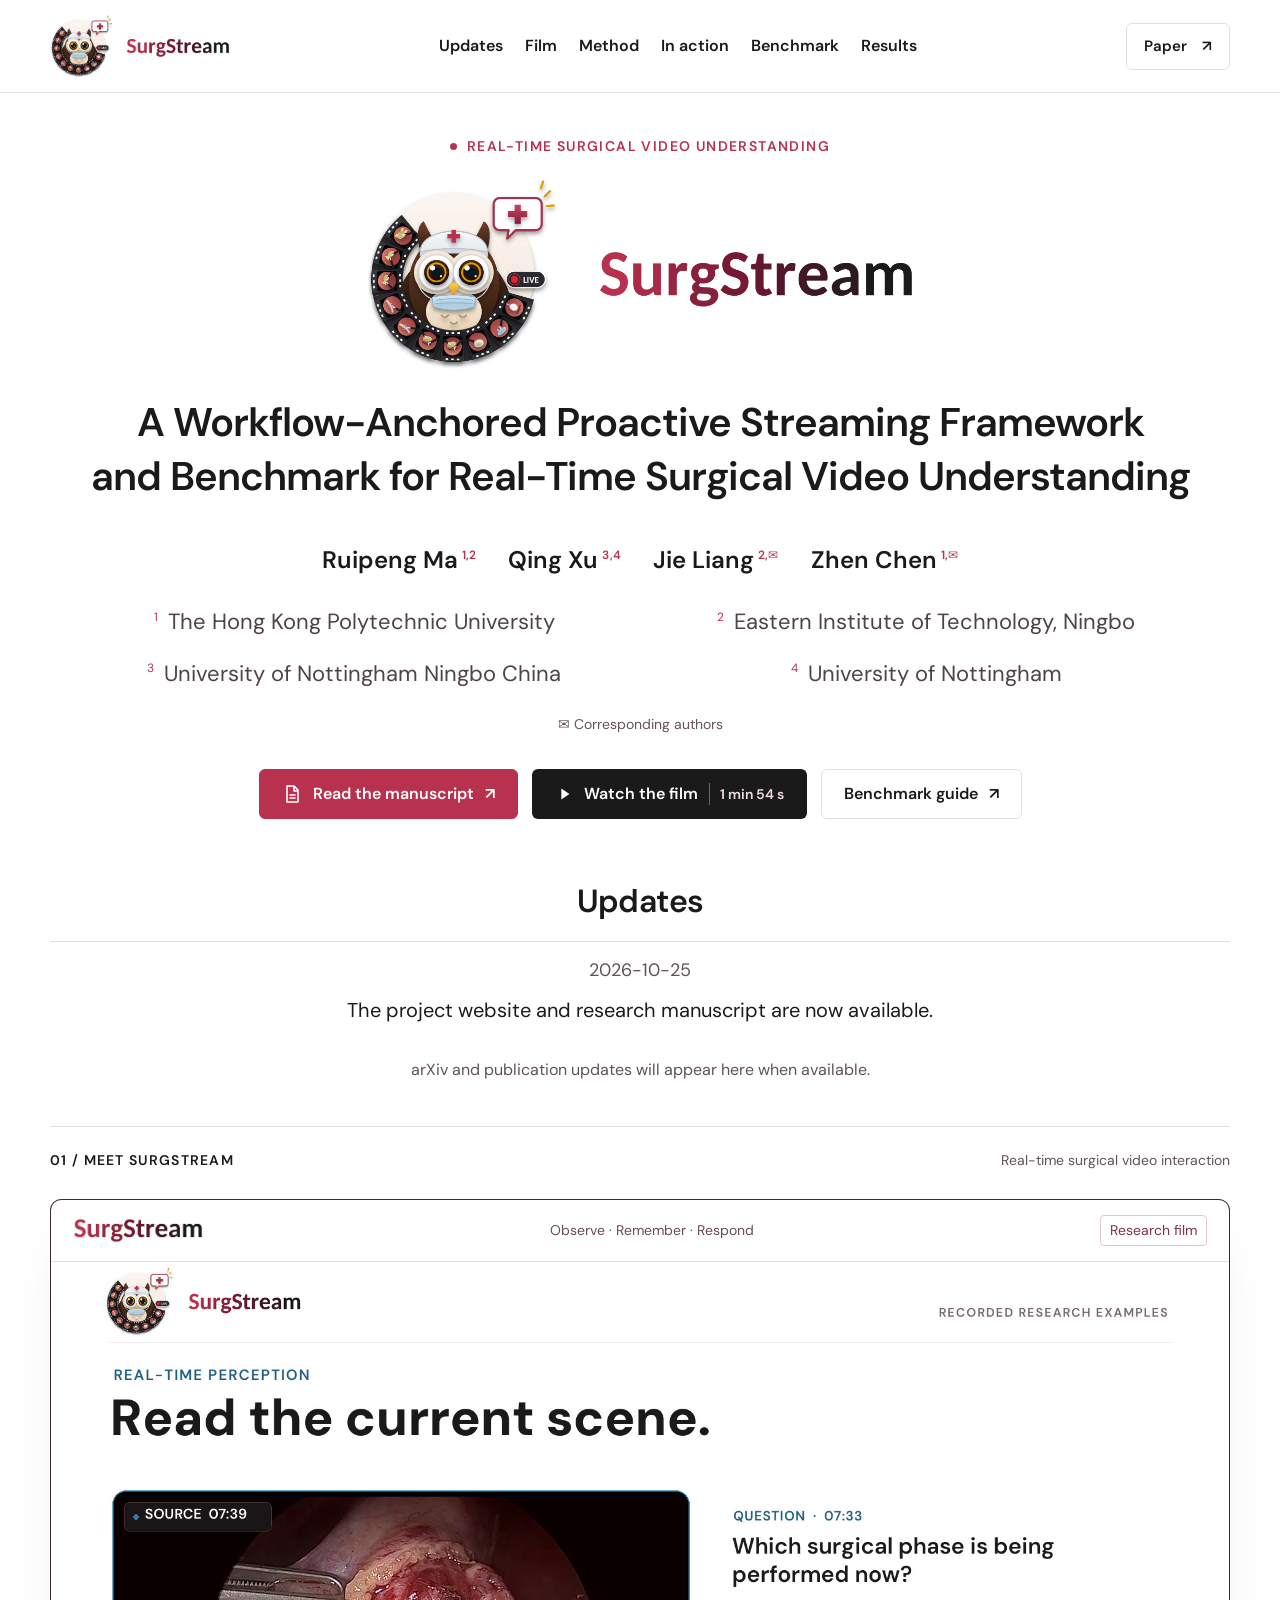
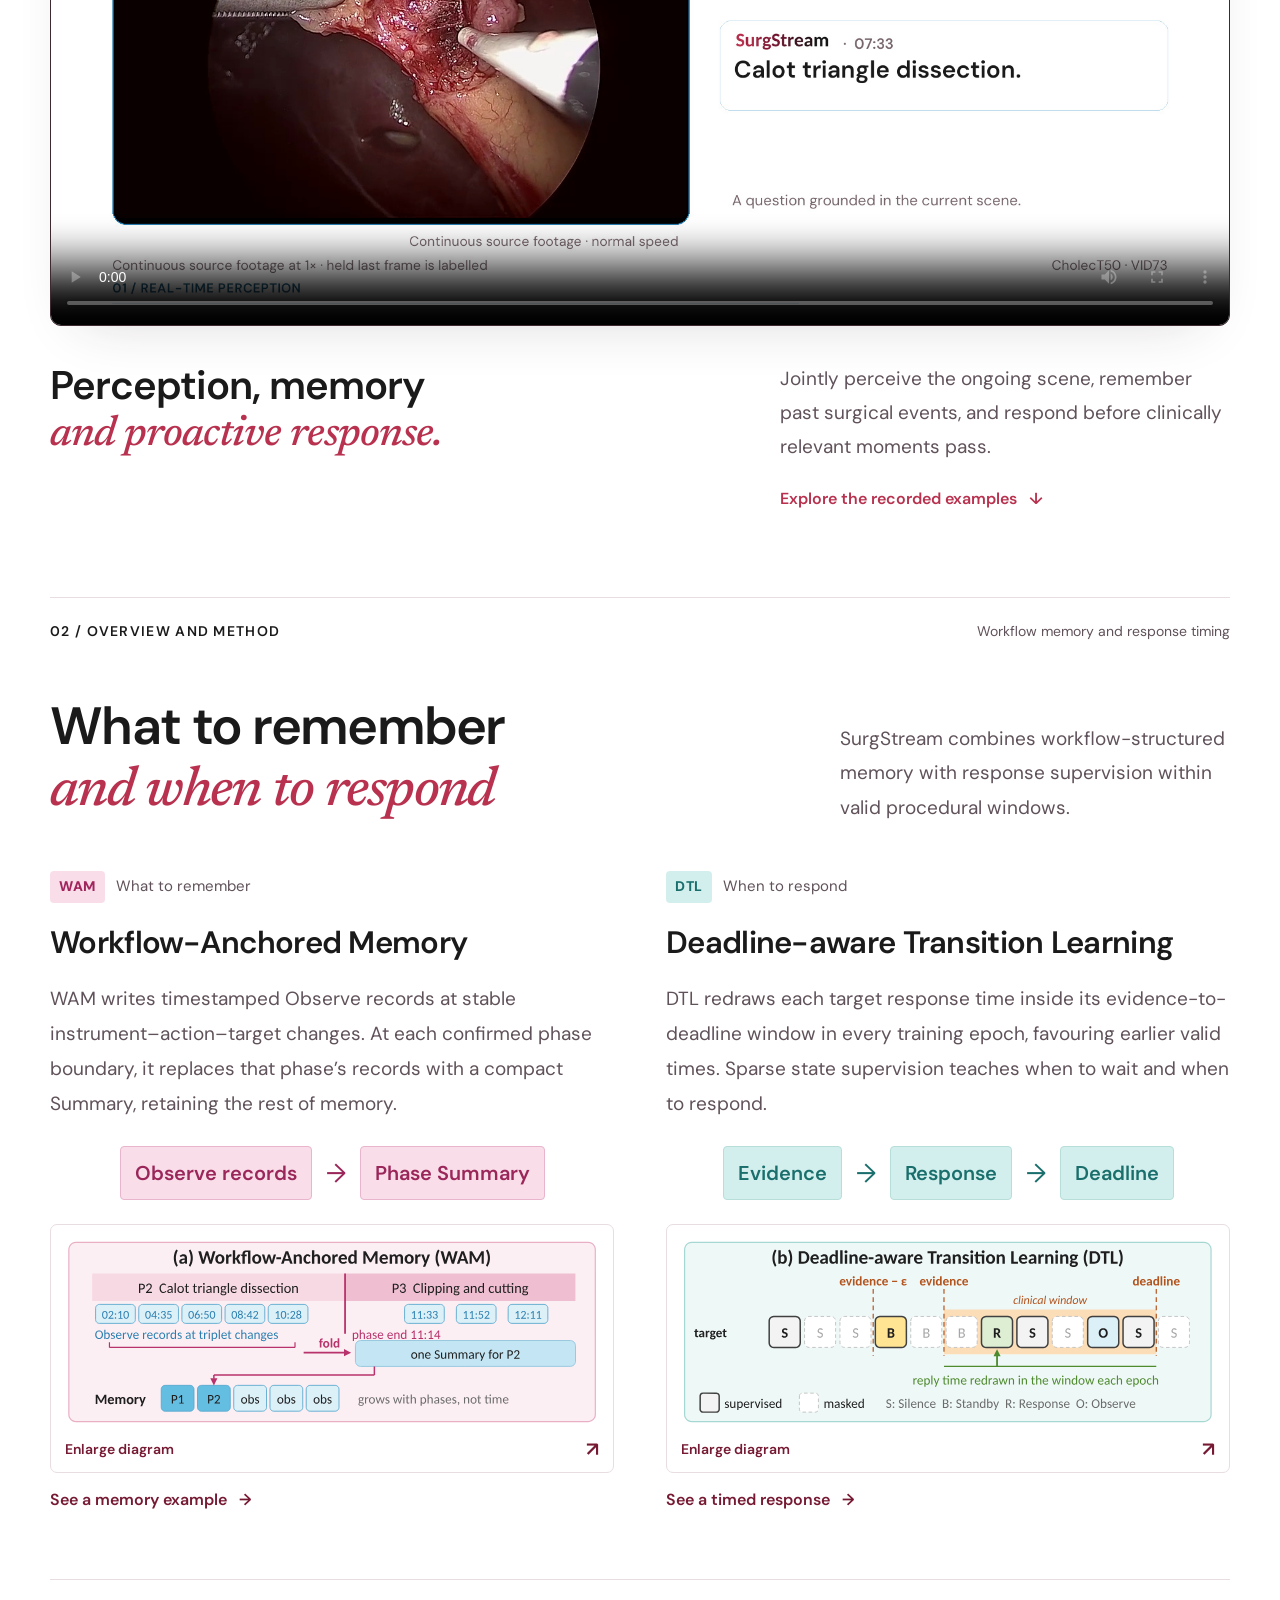
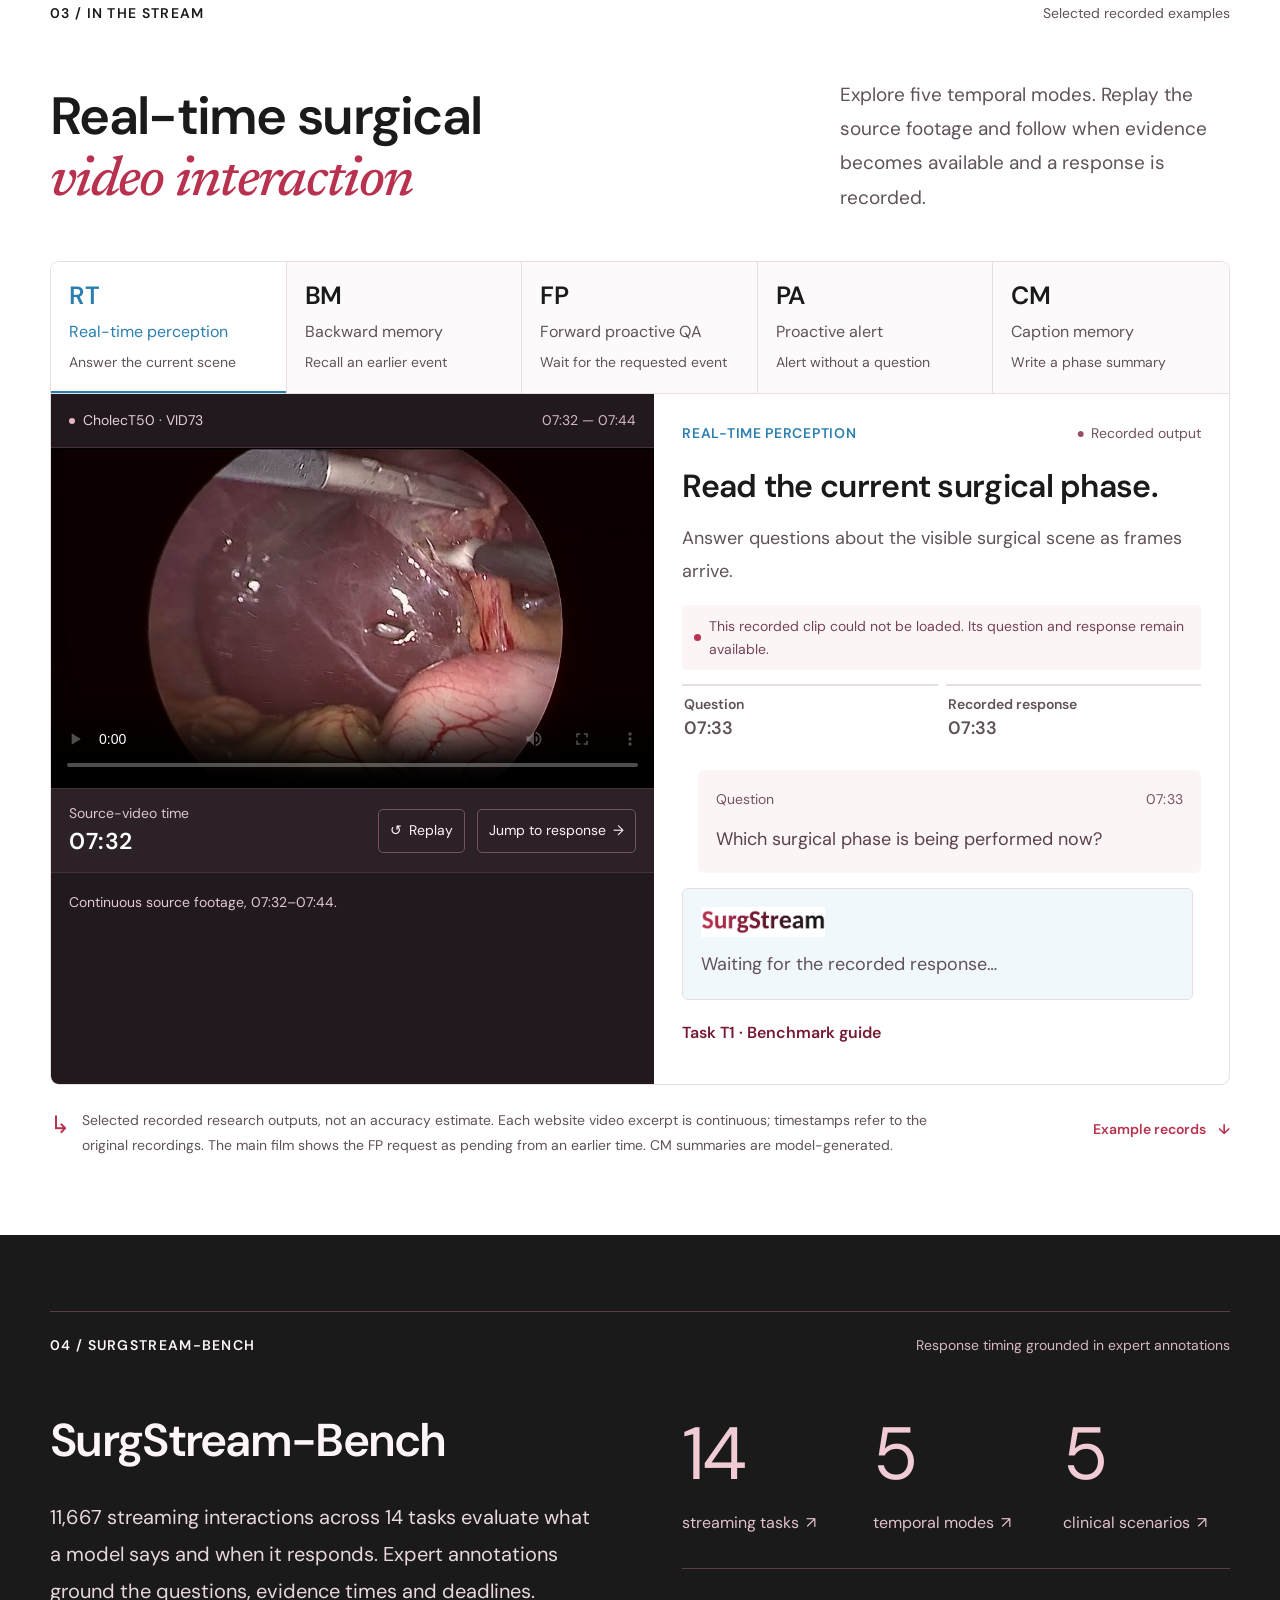
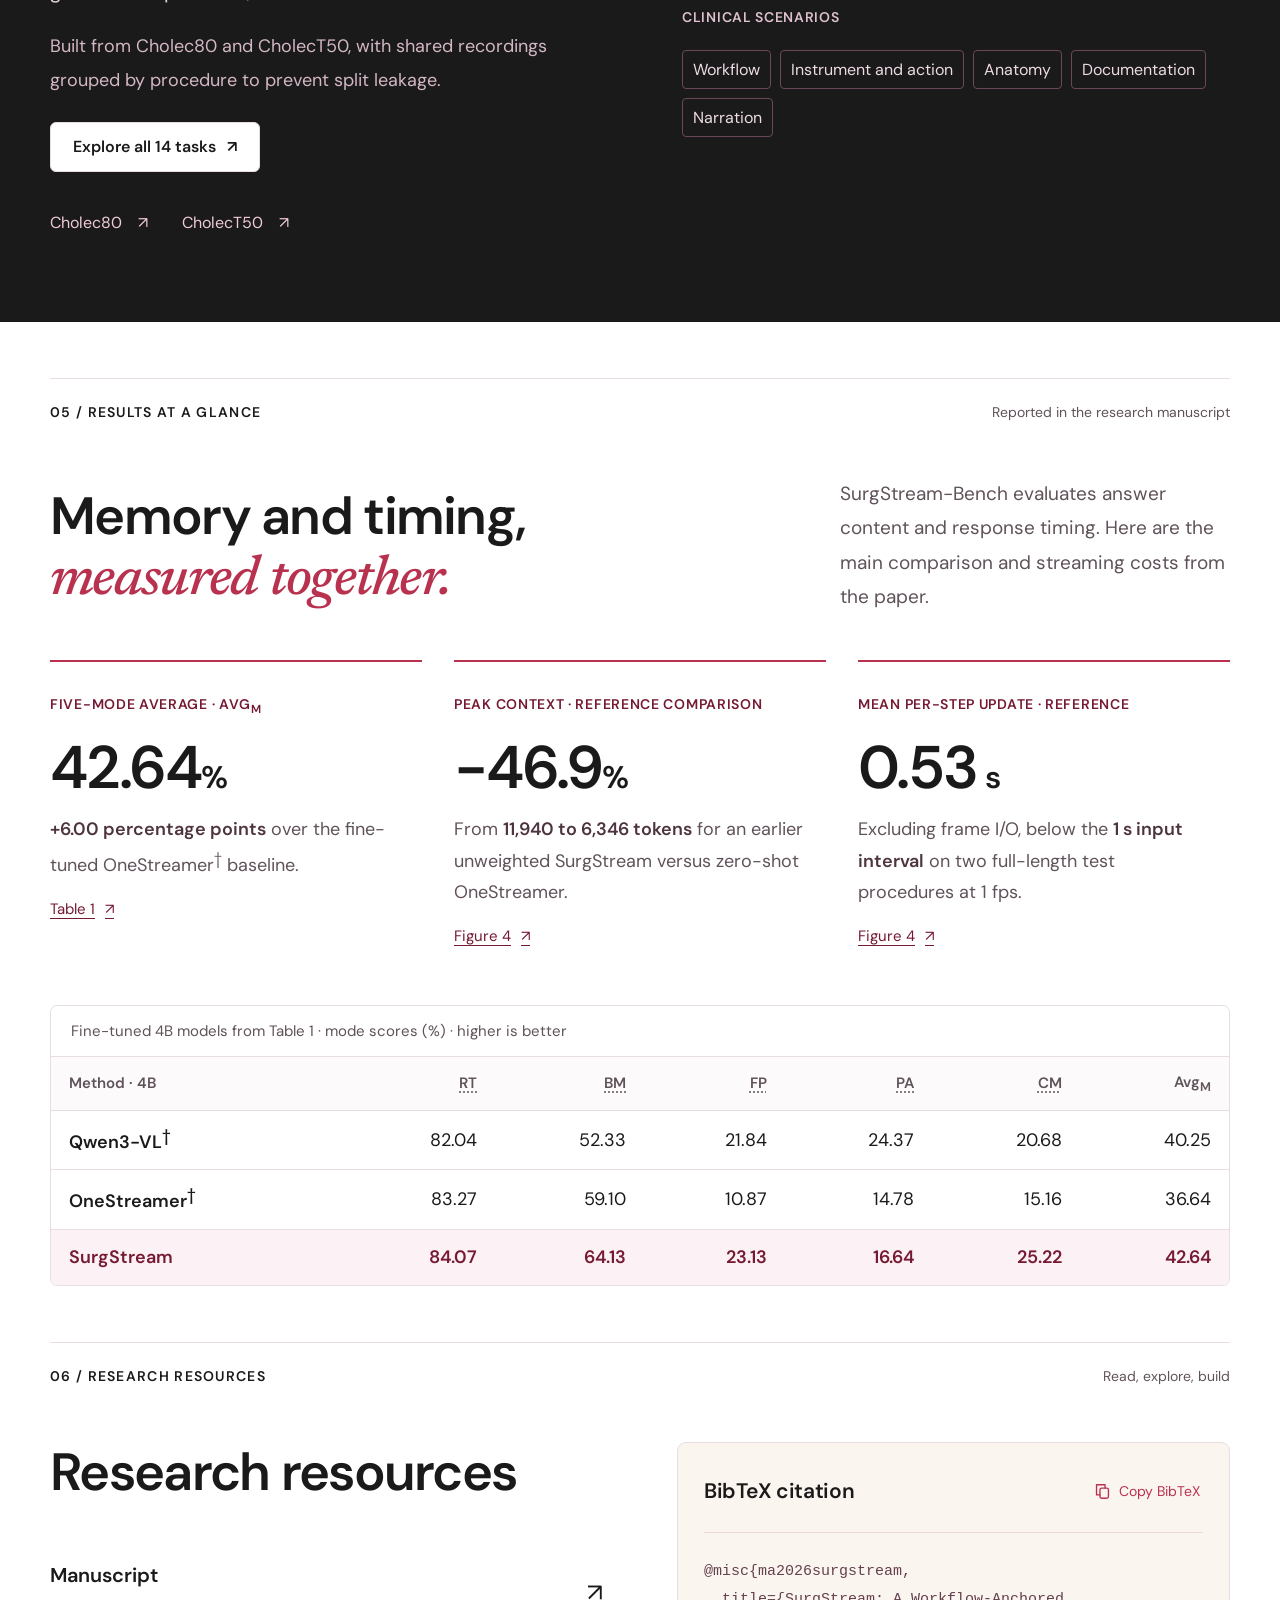
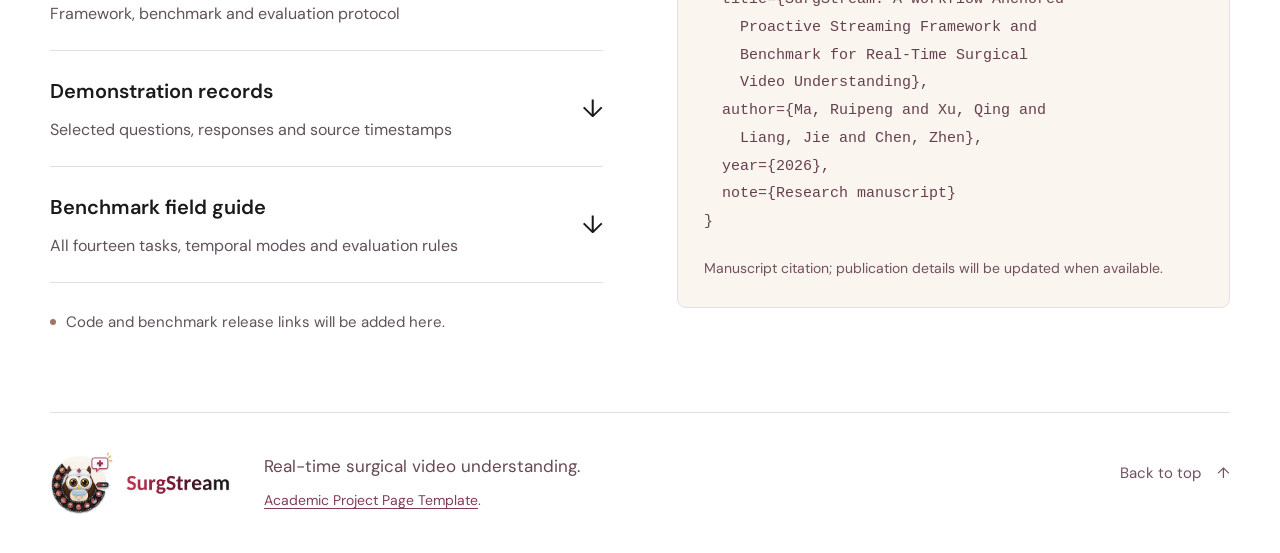
==== commit 4fec444b: "Polish mode film and synchronize recorded example playback" ====
--- a/index.html
+++ b/index.html
@@ -11,13 +11,13 @@
   <meta property="og:description" content="A workflow-anchored proactive streaming framework and benchmark for real-time surgical video understanding.">
   <link rel="canonical" href="https://surgstream.github.io/">
   <meta property="og:url" content="https://surgstream.github.io/">
-  <meta property="og:image" content="https://surgstream.github.io/assets/promo-poster.jpg?v=8075ada44e8e">
+  <meta property="og:image" content="https://surgstream.github.io/assets/promo-poster.jpg?v=0edecefcaf49">
   <title>SurgStream · Real-Time Surgical Video Understanding</title>
   <link rel="icon" type="image/png" href="assets/favicon-transparent.png">
-  <link rel="stylesheet" href="styles.css?v=f4ecd943dd67">
+  <link rel="stylesheet" href="styles.css?v=5e35d9663fc8">
   <script defer src="media-guard.js?v=0f0ef3bf8658"></script>
-  <script defer src="assets/demo-data.js?v=c1c661cf742d"></script>
-  <script defer src="app.js?v=cd034dc538b4"></script>
+  <script defer src="assets/demo-data.js?v=da8feba66d77"></script>
+  <script defer src="app.js?v=88b14d03821b"></script>
 </head>
 <body>
   <a class="skip-link" href="#main">Skip to content</a>
@@ -48,12 +48,12 @@
 
     <section id="film" class="film-section shell" aria-labelledby="film-title">
       <div class="section-kicker"><span>01 / Meet SurgStream</span><span class="kicker-end">Real-time surgical video interaction</span></div>
-      <div class="film-frame"><div class="film-bar"><span class="film-brand"><img src="assets/surgstream-wordmark.png" alt="SurgStream" width="110" height="28"></span><span>Observe · Remember · Respond</span><span class="film-badge">Research film</span></div><video id="promo-video" controls controlslist="nodownload" playsinline preload="metadata" poster="assets/promo-poster.jpg?v=8075ada44e8e" aria-label="SurgStream promotional research film"><source src="assets/surgstream-promo.mp4?v=2410cedf20c2" type="video/mp4"><track label="English" kind="captions" srclang="en" src="assets/promo.en.vtt?v=1282f8cec0af" default><track label="简体中文" kind="subtitles" srclang="zh" src="assets/promo.zh.vtt?v=4252cd595786">Your browser does not support embedded video.</video></div>
+      <div class="film-frame"><div class="film-bar"><span class="film-brand"><img src="assets/surgstream-wordmark.png" alt="SurgStream" width="110" height="28"></span><span>Observe · Remember · Respond</span><span class="film-badge">Research film</span></div><video id="promo-video" controls controlslist="nodownload" playsinline preload="metadata" poster="assets/promo-poster.jpg?v=0edecefcaf49" aria-label="SurgStream promotional research film"><source src="assets/surgstream-promo.mp4?v=4ff37addefbd" type="video/mp4"><track label="English" kind="captions" srclang="en" src="assets/promo.en.vtt?v=9b7f7dce89b7" default><track label="简体中文" kind="subtitles" srclang="zh" src="assets/promo.zh.vtt?v=aa028325940c">Your browser does not support embedded video.</video></div>
       <div class="film-caption"><h2 id="film-title">Perception, memory<br><em>and proactive response.</em></h2><div><p>Jointly perceive the ongoing scene, remember past surgical events, and respond before clinically relevant moments pass.</p><a class="text-link" href="#examples">Explore the recorded examples <span aria-hidden="true">↓</span></a></div></div>
     </section>
 
     <section id="overview" class="overview-section shell section-space" aria-labelledby="overview-title">
-      <div class="section-kicker"><span>02 / Overview &amp; method</span><span class="kicker-end">Workflow memory and response timing</span></div>
+      <div class="section-kicker"><span>02 / Overview and method</span><span class="kicker-end">Workflow memory and response timing</span></div>
       <div class="section-heading"><h2 id="overview-title">What to remember<br><em>and when to respond</em></h2><p>SurgStream combines workflow-structured memory with response supervision within valid procedural windows.</p></div>
       <div id="approach" class="method-grid">
         <article class="method-block">
@@ -91,14 +91,14 @@
           <div id="example-records" class="example-records" hidden></div><a id="example-task-link" class="text-link example-task-link" href="benchmark.html#task-T1">Explore task T1 <span aria-hidden="true">↗</span></a>
         </div>
       </div>
-      <div class="example-note"><span class="note-mark" aria-hidden="true">↳</span><p id="source-note">Selected recorded research outputs, not an accuracy estimate. Each website video excerpt is continuous; timestamps refer to the original recordings. The main film shows the FP request as pending from an earlier time. CM summaries are model-generated; event counts have not been independently verified.</p><a class="text-link" href="assets/demo-data.json?v=f2a0b4b4fabd" download>Example records <span aria-hidden="true">↓</span></a></div>
+      <div class="example-note"><span class="note-mark" aria-hidden="true">↳</span><p id="source-note">Selected recorded research outputs, not an accuracy estimate. Each website video excerpt is continuous; timestamps refer to the original recordings. The main film shows the FP request as pending from an earlier time. CM summaries are model-generated.</p><a class="text-link" href="assets/demo-data.json?v=ef4e481a27ef" download>Example records <span aria-hidden="true">↓</span></a></div>
     </section>
 
     <section id="benchmark" class="benchmark-section section-space" aria-labelledby="benchmark-title"><div class="shell">
       <div class="section-kicker"><span>04 / SurgStream-Bench</span><span class="kicker-end">Response timing grounded in expert annotations</span></div>
       <div class="benchmark-grid">
         <div><h2 id="benchmark-title">SurgStream-Bench</h2><p class="benchmark-intro">11,667 streaming interactions across 14 tasks evaluate what a model says and when it responds. Expert annotations ground the questions, evidence times and deadlines.</p><p class="benchmark-detail">Built from Cholec80 and CholecT50, with shared recordings grouped by procedure to prevent split leakage.</p><a class="button button-light benchmark-guide-link" href="benchmark.html">Explore all 14 tasks <span aria-hidden="true">↗</span></a><div class="dataset-links"><a href="https://camma.unistra.fr/datasets/" target="_blank" rel="noopener">Cholec80 <span aria-hidden="true">↗</span></a><a href="https://github.com/CAMMA-public/cholect50" target="_blank" rel="noopener">CholecT50 <span aria-hidden="true">↗</span></a></div></div>
-        <div class="benchmark-facts"><div class="benchmark-numbers"><a href="benchmark.html#benchmark-tasks"><strong>14</strong><span>streaming tasks <span aria-hidden="true">↗</span></span></a><a href="benchmark.html#mode-comparison"><strong>5</strong><span>temporal modes <span aria-hidden="true">↗</span></span></a><a href="benchmark.html#scenario-mapping-title"><strong>5</strong><span>clinical scenarios <span aria-hidden="true">↗</span></span></a></div><div class="benchmark-scenarios"><span class="mini-label">Clinical scenarios</span><div><span>Workflow</span><span>Instrument &amp; action</span><span>Anatomy</span><span>Documentation</span><span>Narration</span></div></div></div>
+        <div class="benchmark-facts"><div class="benchmark-numbers"><a href="benchmark.html#benchmark-tasks"><strong>14</strong><span>streaming tasks <span aria-hidden="true">↗</span></span></a><a href="benchmark.html#mode-comparison"><strong>5</strong><span>temporal modes <span aria-hidden="true">↗</span></span></a><a href="benchmark.html#scenario-mapping-title"><strong>5</strong><span>clinical scenarios <span aria-hidden="true">↗</span></span></a></div><div class="benchmark-scenarios"><span class="mini-label">Clinical scenarios</span><div><span>Workflow</span><span>Instrument and action</span><span>Anatomy</span><span>Documentation</span><span>Narration</span></div></div></div>
       </div>
     </div></section>
 
@@ -111,11 +111,9 @@
         <article><span class="mini-label">Mean per-step update · reference</span><strong>0.53<span> s</span></strong><p>Excluding frame I/O, below the <b>1 s input interval</b> on two full-length test procedures at 1 fps.</p><a href="assets/surgstream-manuscript.pdf?v=e91f42a7c8f6#page=4" target="_blank" rel="noopener">Figure 4 <span aria-hidden="true">↗</span></a></article>
       </div>
       <div class="results-comparison" role="region" aria-label="Mode score comparison" tabindex="0"><table><caption>Fine-tuned 4B models from Table 1 · mode scores (%) · higher is better</caption><thead><tr><th scope="col">Method · 4B</th><th scope="col"><abbr title="Real-time perception">RT</abbr></th><th scope="col"><abbr title="Backward memory">BM</abbr></th><th scope="col"><abbr title="Forward proactive QA">FP</abbr></th><th scope="col"><abbr title="Proactive alert">PA</abbr></th><th scope="col"><abbr title="Caption memory">CM</abbr></th><th scope="col">Avg<sub>M</sub></th></tr></thead><tbody><tr><th scope="row">Qwen3-VL<sup>†</sup></th><td>82.04</td><td>52.33</td><td>21.84</td><td>24.37</td><td>20.68</td><td>40.25</td></tr><tr><th scope="row">OneStreamer<sup>†</sup></th><td>83.27</td><td>59.10</td><td>10.87</td><td>14.78</td><td>15.16</td><td>36.64</td></tr><tr class="our-result"><th scope="row">SurgStream</th><td>84.07</td><td>64.13</td><td>23.13</td><td>16.64</td><td>25.22</td><td>42.64</td></tr></tbody></table></div>
-      <p class="results-note"><sup>†</sup> Fine-tuned on the SurgStream-Bench training split. OneStreamer<sup>†</sup> uses the same training data, window sampling and epochs as SurgStream. Avg<sub>M</sub> averages the five temporal modes. SurgStream leads this comparison overall, while Qwen3-VL<sup>†</sup> scores higher on PA.</p>
-      <p class="results-note">Figure 4 reports a separate reference comparison of an earlier unweighted SurgStream checkpoint with zero-shot OneStreamer. On two full-length test procedures at 1 fps, median question-call TTFT falls by 28.6% and peak GPU memory by 10.1%. WAM compacts completed-phase records while retaining the recent visual window. Update time excludes frame I/O.</p>
     </section>
 
-    <section id="resources" class="resources-section shell section-space" aria-labelledby="resources-title"><div class="section-kicker"><span>06 / Research resources</span><span class="kicker-end">Read, explore, build</span></div><div class="resource-grid"><div><h2 id="resources-title">Research resources</h2><a class="resource-item" href="assets/surgstream-manuscript.pdf?v=e91f42a7c8f6" target="_blank" rel="noopener"><span><strong>Manuscript</strong><small>Framework, benchmark and evaluation protocol</small></span><span aria-hidden="true">↗</span></a><a class="resource-item" href="assets/demo-data.json" download><span><strong>Demonstration records</strong><small>Selected questions, responses and source timestamps</small></span><span aria-hidden="true">↓</span></a><a class="resource-item" href="assets/benchmark-guide.json" download><span><strong>Benchmark field guide</strong><small>All fourteen tasks, temporal modes and evaluation rules</small></span><span aria-hidden="true">↓</span></a><div class="release-note"><span class="status-dot" aria-hidden="true"></span><p>Code &amp; benchmark release links will be added here.</p></div></div><aside id="citation" class="citation-card" aria-labelledby="citation-title"><div class="citation-heading"><h3 id="citation-title">BibTeX citation</h3><button id="copy-citation" type="button" aria-label="Copy BibTeX citation"><svg viewBox="0 0 20 20" aria-hidden="true"><rect x="7" y="6" width="10" height="12" rx="2"/><path d="M13 6V2H3v12h4"/></svg><span>Copy BibTeX</span></button></div><pre><code id="bibtex">@misc{ma2026surgstream,
+    <section id="resources" class="resources-section shell section-space" aria-labelledby="resources-title"><div class="section-kicker"><span>06 / Research resources</span><span class="kicker-end">Read, explore, build</span></div><div class="resource-grid"><div><h2 id="resources-title">Research resources</h2><a class="resource-item" href="assets/surgstream-manuscript.pdf?v=e91f42a7c8f6" target="_blank" rel="noopener"><span><strong>Manuscript</strong><small>Framework, benchmark and evaluation protocol</small></span><span aria-hidden="true">↗</span></a><a class="resource-item" href="assets/demo-data.json?v=ef4e481a27ef" download><span><strong>Demonstration records</strong><small>Selected questions, responses and source timestamps</small></span><span aria-hidden="true">↓</span></a><a class="resource-item" href="assets/benchmark-guide.json?v=a3d3faf38db3" download><span><strong>Benchmark field guide</strong><small>All fourteen tasks, temporal modes and evaluation rules</small></span><span aria-hidden="true">↓</span></a><div class="release-note"><span class="status-dot" aria-hidden="true"></span><p>Code and benchmark release links will be added here.</p></div></div><aside id="citation" class="citation-card" aria-labelledby="citation-title"><div class="citation-heading"><h3 id="citation-title">BibTeX citation</h3><button id="copy-citation" type="button" aria-label="Copy BibTeX citation"><svg viewBox="0 0 20 20" aria-hidden="true"><rect x="7" y="6" width="10" height="12" rx="2"/><path d="M13 6V2H3v12h4"/></svg><span>Copy BibTeX</span></button></div><pre><code id="bibtex">@misc{ma2026surgstream,
   title={SurgStream: A Workflow-Anchored
     Proactive Streaming Framework and
     Benchmark for Real-Time Surgical
@@ -130,6 +128,6 @@
       <div class="method-diagram-scroll" tabindex="0" role="region" aria-label="Method diagram"><img id="expanded-method-diagram" alt="" draggable="false"></div>
     </dialog>
   </main>
-  <footer class="site-footer shell"><a class="wordmark" href="#"><img src="assets/surgstream-logo-transparent.png" alt="SurgStream" width="180" height="61"></a><div><p>Real-time surgical video understanding.</p><small>Structure and presentation inspired by <a href="https://surgsigma.github.io/" target="_blank" rel="noopener">SurgΣ</a>, <a href="https://mcg-nju.github.io/OneStreamer/" target="_blank" rel="noopener">OneStreamer</a> and the <a href="https://github.com/eliahuhorwitz/Academic-project-page-template" target="_blank" rel="noopener">Academic Project Page Template</a>. Original implementation.</small></div><a class="back-top" href="#">Back to top <span aria-hidden="true">↑</span></a></footer>
+  <footer class="site-footer shell"><a class="wordmark" href="#"><img src="assets/surgstream-logo-transparent.png" alt="SurgStream" width="180" height="61"></a><div><p>Real-time surgical video understanding.</p><small><a href="https://github.com/eliahuhorwitz/Academic-project-page-template" target="_blank" rel="noopener">Academic Project Page Template</a>.</small></div><a class="back-top" href="#">Back to top <span aria-hidden="true">↑</span></a></footer>
 </body>
 </html>
--- a/styles.css
+++ b/styles.css
@@ -302,8 +302,13 @@
 .mode-tabs button[aria-selected=true] { background: white; }
 .mode-tabs button small { display: block; margin-top: 8px; font-size: 14px; line-height: 1.5; font-weight: 400; color: var(--muted); }
 .mode-tabs button > span { display: block; margin-bottom: 6px; font-size: 25px; line-height: 1.4; font-weight: 650; color: var(--ink); letter-spacing: -.4px; }
-.mode-tabs button:after { content: ""; position: absolute; left: 0; bottom: -1px; width: 100%; height: 3px; background: var(--brand); transform: scaleX(0); transform-origin: left; transition: transform .2s; }
-.mode-tabs button[aria-selected=true], .mode-tabs button[aria-selected=true] > span, .mode-tabs button:hover { color: var(--brand); }
+[data-mode="RT"] { --mode-color: #2b7fb0; --mode-tint: #f1f8fc; }
+[data-mode="BM"] { --mode-color: #7030a0; --mode-tint: #f8f3fc; }
+[data-mode="FP"] { --mode-color: #c55a11; --mode-tint: #fdf5ef; }
+[data-mode="PA"] { --mode-color: #bf9000; --mode-tint: #fcf8eb; }
+[data-mode="CM"] { --mode-color: #548235; --mode-tint: #f4f8ef; }
+.mode-tabs button:after { content: ""; position: absolute; left: 0; bottom: -1px; width: 100%; height: 3px; background: var(--mode-color); transform: scaleX(0); transform-origin: left; transition: transform .2s; }
+.mode-tabs button[aria-selected=true], .mode-tabs button[aria-selected=true] > span, .mode-tabs button:hover { color: var(--mode-color); }
 .mode-tabs button[aria-selected=true]:after { transform: scaleX(1); }
 .example-panel { display: grid; grid-template-columns: minmax(0,1.05fr) minmax(0,1fr); overflow: hidden; border: 1px solid var(--line); border-radius: 0 0 9px 9px; background: white; }
 .example-media { display: flex; flex-direction: column; min-width: 0; background: #21191d; }
@@ -323,24 +328,27 @@
 .replay-toolbar button { display: inline-flex; align-items: center; justify-content: center; gap: 7px; min-height: 44px; padding: 8px 11px; border: 1px solid #765261; border-radius: 5px; background: transparent; color: #fff3f7; font-size: 14px; line-height: 1.5; cursor: pointer; }
 .replay-toolbar button:hover { background: #513342; border-color: #d09aaf; }
 .replay-toolbar button:disabled { color: #c8aeb9; border-color: #664653; opacity: .6; cursor: default; }
+.replay-toolbar button[hidden] { display: none; }
+.example-panel[data-recall=true] .example-media { outline: 3px solid var(--mode-color); outline-offset: -3px; }
 .replay-state { display: flex; align-items: center; gap: 8px; margin-top: 18px; padding: 10px 12px; background: #fbf5f6; border-radius: 4px; color: #754456; font-size: 14px; line-height: 1.6; }
 .example-timeline { display: grid; grid-template-columns: repeat(auto-fit,minmax(90px,1fr)); list-style: none; padding: 0; margin: 14px 0 0; gap: 8px; }
 .timeline-event { min-width: 0; border-top: 2px solid var(--line); }
 .timeline-seek, .timeline-marker { display: flex; flex-direction: column; align-items: flex-start; width: 100%; min-height: 66px; padding: 8px 2px 5px; border: 0; background: transparent; color: var(--muted); text-align: left; font-size: 14px; line-height: 1.5; }
 .timeline-seek { cursor: pointer; }
-.timeline-seek:hover { color: var(--brand); }
+.timeline-seek:hover { color: var(--mode-color); }
 .timeline-label { font-size: 14px; font-weight: 550; }
 .timeline-time { font-size: 18px; font-variant-numeric: tabular-nums; font-weight: 550; }
 .timeline-note { font-size: 14px; }
 .timeline-event.is-past { border-color: #cfa1b0; }
-.timeline-event.is-current { border-color: var(--brand); }
-.timeline-event.is-current .timeline-seek, .timeline-event.is-current .timeline-marker { color: var(--brand-deep); }
+.timeline-event.is-current { border-color: var(--mode-color); }
+.timeline-event.is-current .timeline-seek, .timeline-event.is-current .timeline-marker { color: var(--mode-color); }
+.timeline-event.is-memory-replay .timeline-seek { text-decoration: underline; text-underline-offset: 3px; }
 .timeline-event.is-outside { border-top-style: dashed; }
 .example-task-link { margin-top: 12px; color: var(--brand-deep); }
 .example-caption { padding: 17px 18px; border-top: 1px solid #45313a; font-size: 14px; line-height: 1.8; color: #e1c9d6; }
 .example-dialogue { padding: 28px; min-width: 0; }
 .dialogue-header { display: flex; flex-wrap: wrap; align-items: center; justify-content: space-between; gap: 12px; }
-.dialogue-header .mini-label { font-size: 14px; color: var(--brand); }
+.dialogue-header .mini-label { font-size: 14px; color: var(--mode-color); }
 .recorded-label { display: inline-flex; align-items: center; gap: 6px; white-space: nowrap; color: #705360; font-size: 14px; line-height: 1.6; }
 .recorded-label > span { color: #9b4d69; font-size: 14px; }
 .example-dialogue h3 { margin-top: 21px; font-size: 32px; line-height: 1.3; font-weight: 550; letter-spacing: -.7px; }
@@ -356,6 +364,8 @@
 .answer-message { margin-right: 8px; background: white; border: 1px solid #e6c3ce; }
 .answer-message .message-meta { color: #843853; }
 .answer-message p { color: #4f303e; }
+.answer-message.is-pending { background: var(--mode-tint); border-color: var(--line); }
+.answer-message.is-pending p { color: var(--muted); }
 .answer-brand { background: white; min-height: 30px; }
 .answer-brand img { display: block; width: 124px; height: auto; }
 .example-records { padding-top: 16px; margin-top: 20px; border-top: 1px dashed var(--line); font-size: 14px; line-height: 1.85; color: #6f4c5d; overflow-wrap: anywhere; }
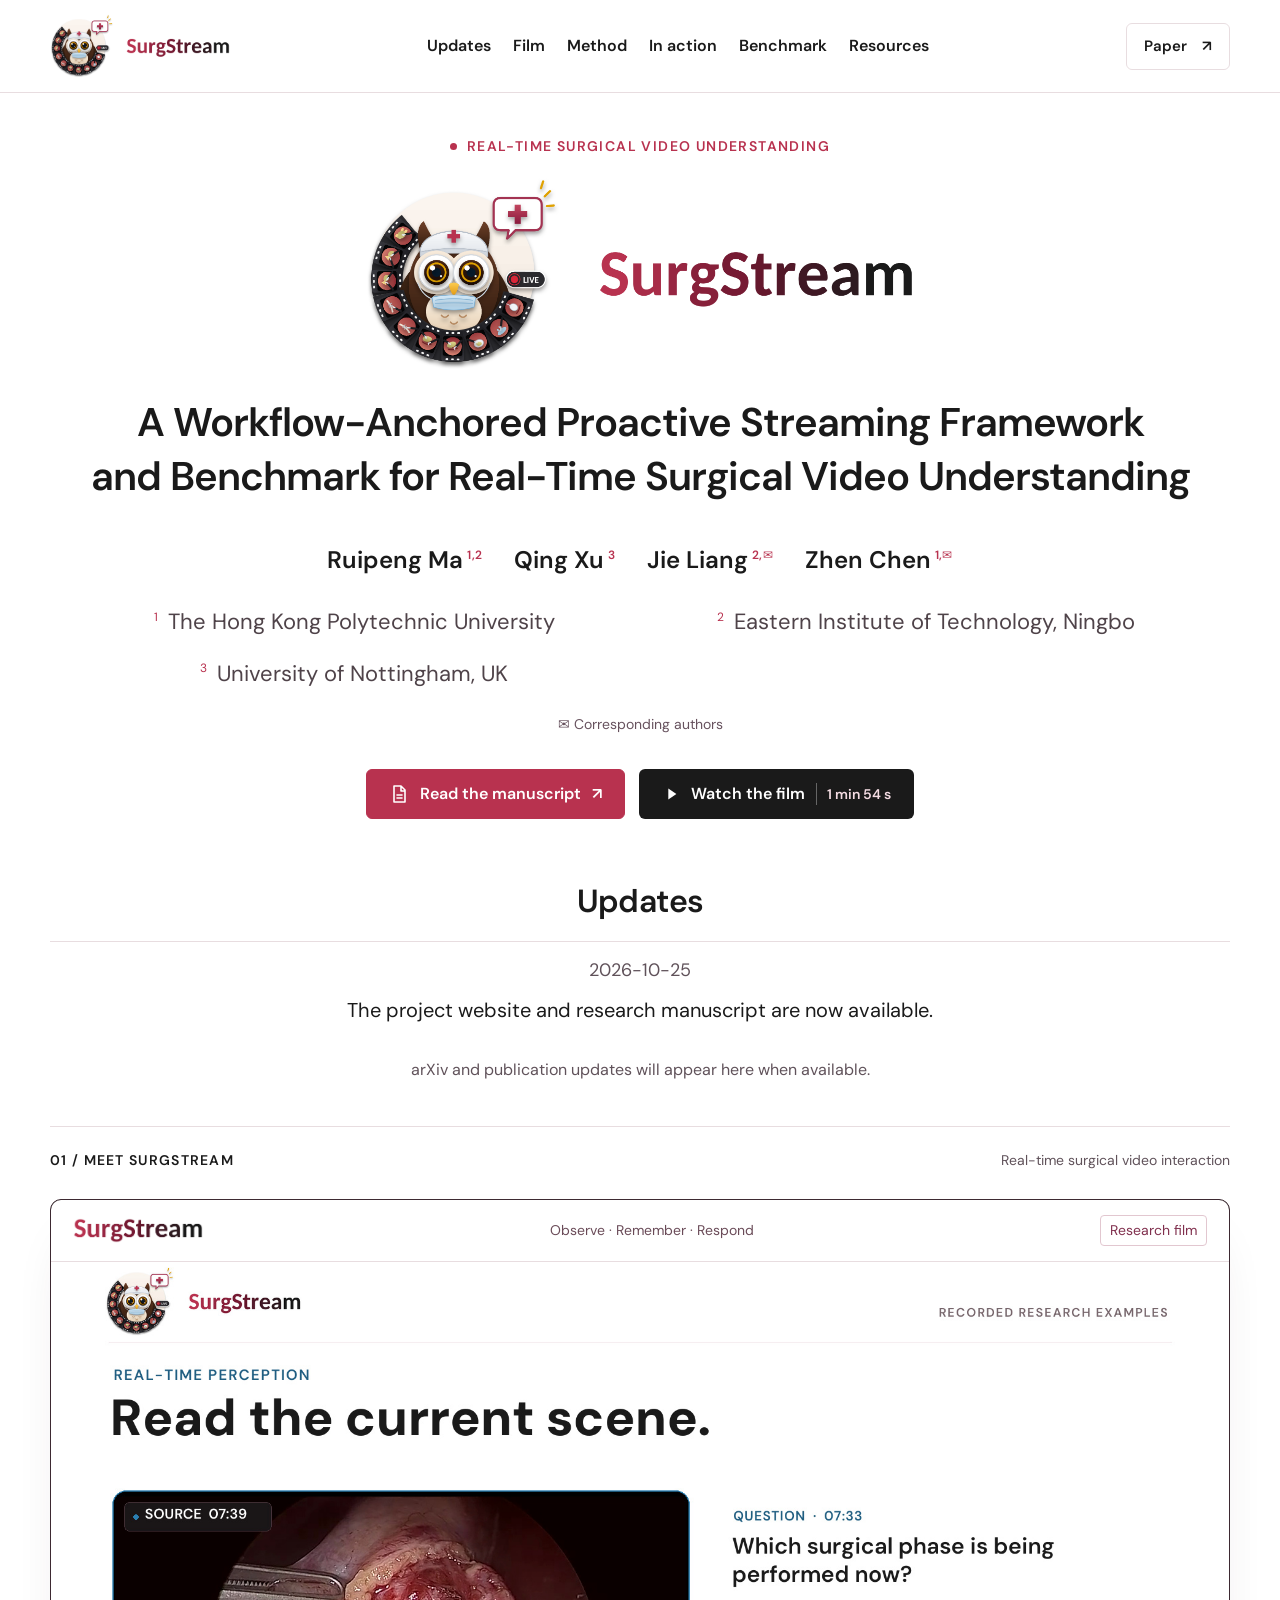
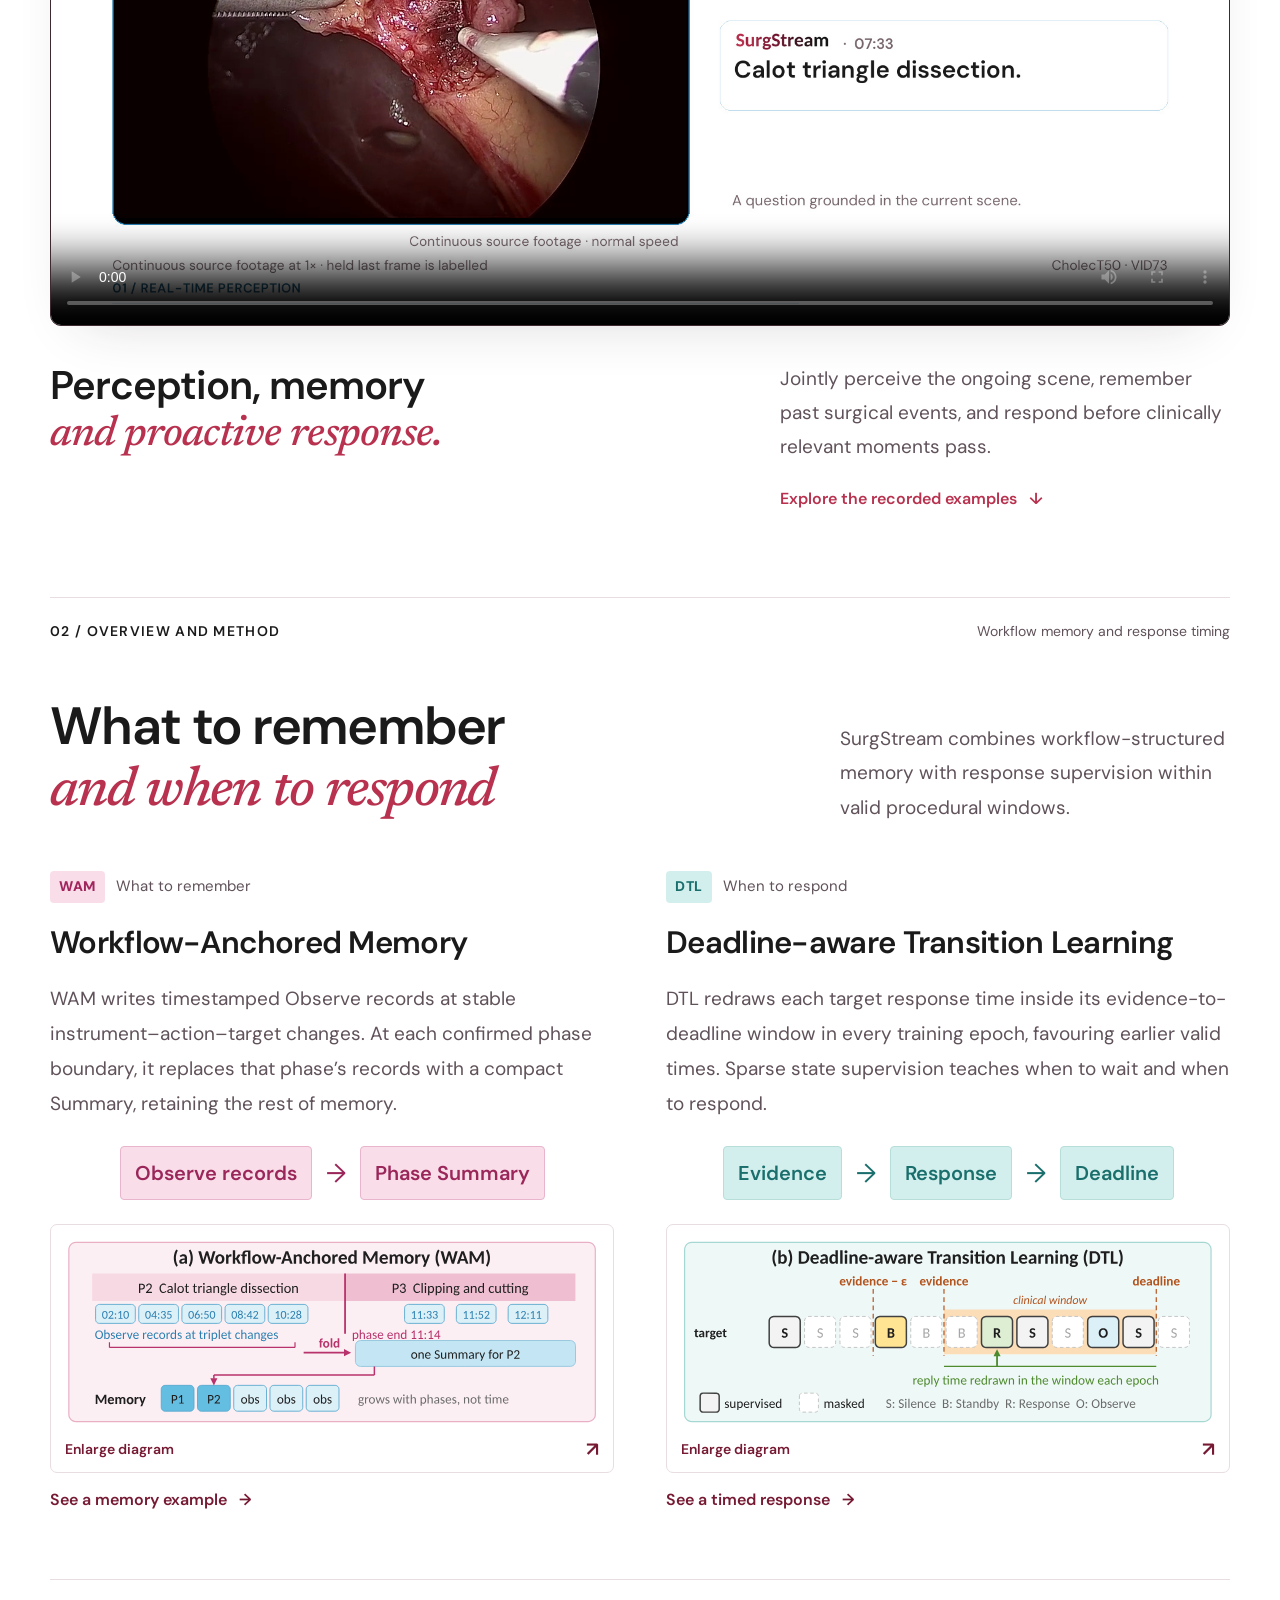
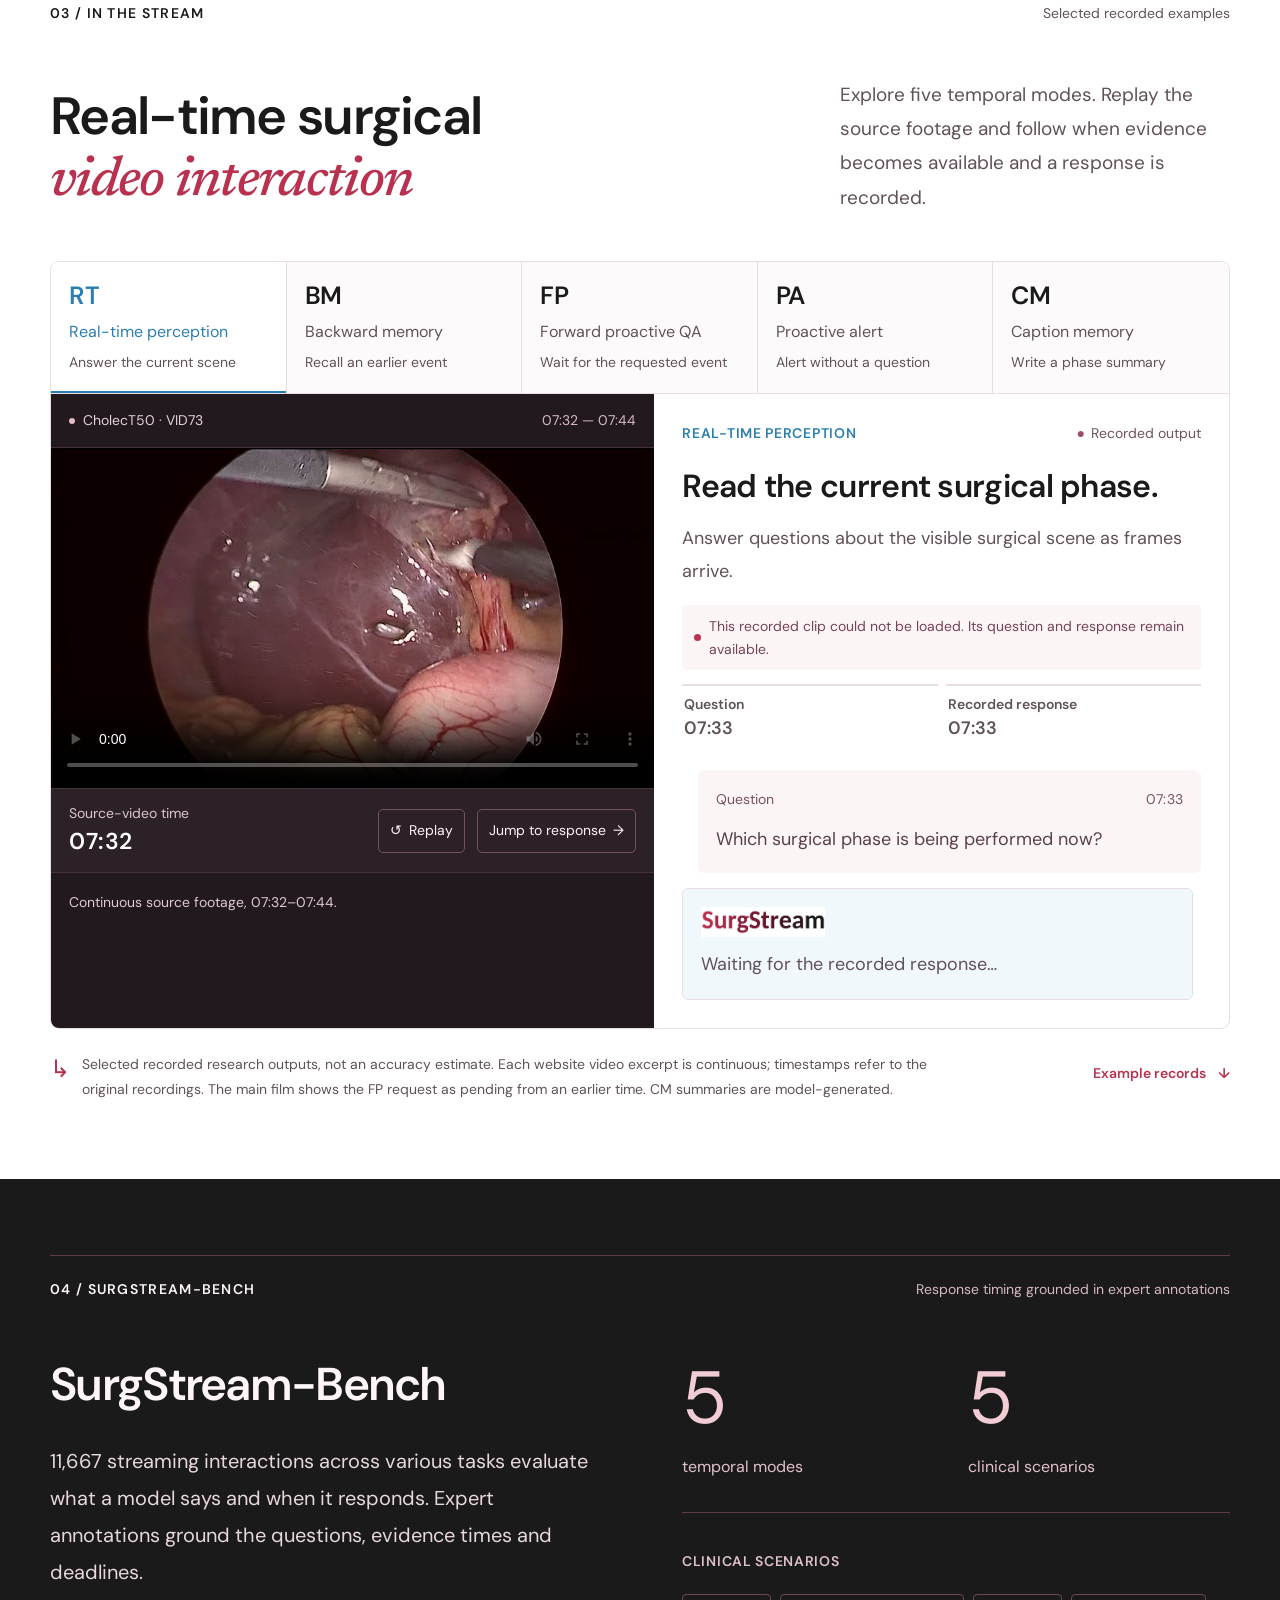
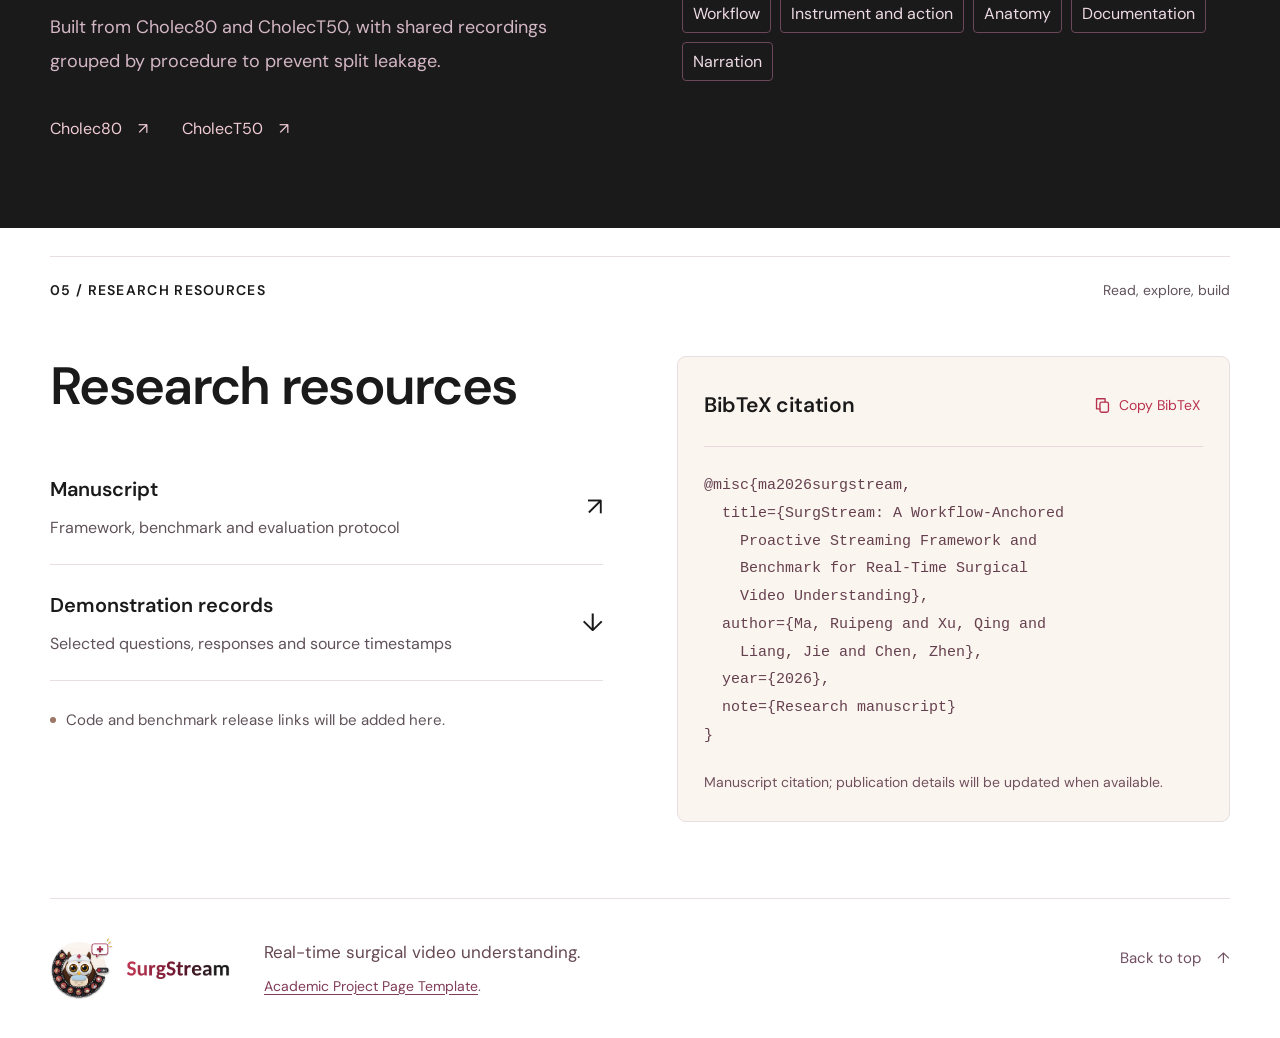
==== commit e158a183: "Simplify benchmark overview and refresh manuscript" ====
--- a/index.html
+++ b/index.html
@@ -14,10 +14,10 @@
   <meta property="og:image" content="https://surgstream.github.io/assets/promo-poster.jpg?v=0edecefcaf49">
   <title>SurgStream · Real-Time Surgical Video Understanding</title>
   <link rel="icon" type="image/png" href="assets/favicon-transparent.png">
-  <link rel="stylesheet" href="styles.css?v=5e35d9663fc8">
+  <link rel="stylesheet" href="styles.css?v=3910d9c3f7f0">
   <script defer src="media-guard.js?v=0f0ef3bf8658"></script>
   <script defer src="assets/demo-data.js?v=da8feba66d77"></script>
-  <script defer src="app.js?v=88b14d03821b"></script>
+  <script defer src="app.js?v=865adc716788"></script>
 </head>
 <body>
   <a class="skip-link" href="#main">Skip to content</a>
@@ -25,8 +25,8 @@
     <nav class="nav shell" aria-label="Main navigation">
       <a class="wordmark" href="#" aria-label="SurgStream home"><img src="assets/surgstream-logo-transparent.png" alt="SurgStream" width="180" height="61"></a>
       <button id="nav-toggle" class="nav-toggle" type="button" aria-expanded="false" aria-controls="project-nav">Menu <span aria-hidden="true">☰</span></button>
-      <div id="project-nav" class="nav-links"><a href="#updates">Updates</a><a href="#film">Film</a><a href="#approach">Method</a><a href="#examples">In action</a><a href="#benchmark">Benchmark</a><a href="#results">Results</a></div>
-      <a class="nav-paper" href="assets/surgstream-manuscript.pdf?v=e91f42a7c8f6" target="_blank" rel="noopener" aria-label="Read the manuscript">Paper <span aria-hidden="true">↗</span></a>
+      <div id="project-nav" class="nav-links"><a href="#updates">Updates</a><a href="#film">Film</a><a href="#approach">Method</a><a href="#examples">In action</a><a href="#benchmark">Benchmark</a><a href="#resources">Resources</a></div>
+      <a class="nav-paper" href="assets/surgstream-manuscript.pdf?v=6cc75e96c3ce" target="_blank" rel="noopener" aria-label="Read the manuscript">Paper <span aria-hidden="true">↗</span></a>
     </nav>
   </header>
   <main id="main">
@@ -34,10 +34,10 @@
       <div class="eyebrow hero-eyebrow"><span class="status-dot" aria-hidden="true"></span> Real-time surgical video understanding</div>
       <h1 id="project-title"><img src="assets/surgstream-logo.png" alt="SurgStream" width="620" height="209" fetchpriority="high"></h1>
       <p class="paper-title">A Workflow-Anchored Proactive Streaming Framework<br class="desktop-break"> and Benchmark for Real-Time Surgical Video Understanding</p>
-      <div class="authors" aria-label="Authors"><span>Ruipeng Ma<sup>1,2</sup></span><span>Qing Xu<sup>3,4</sup></span><span>Jie Liang<sup>2,✉</sup></span><span>Zhen Chen<sup>1,✉</sup></span></div>
-      <div class="affiliations"><span><sup>1</sup> The Hong Kong Polytechnic University</span><span><sup>2</sup> Eastern Institute of Technology, Ningbo</span><span><sup>3</sup> University of Nottingham Ningbo China</span><span><sup>4</sup> University of Nottingham</span></div>
+      <div class="authors" aria-label="Authors"><span>Ruipeng Ma<sup>1,2</sup></span><span>Qing Xu<sup>3</sup></span><span>Jie Liang<sup>2,✉</sup></span><span>Zhen Chen<sup>1,✉</sup></span></div>
+      <div class="affiliations"><span><sup>1</sup> The Hong Kong Polytechnic University</span><span><sup>2</sup> Eastern Institute of Technology, Ningbo</span><span><sup>3</sup> University of Nottingham, UK</span></div>
       <p class="corresponding">✉ Corresponding authors</p>
-      <div class="hero-actions"><a class="button button-brand" href="assets/surgstream-manuscript.pdf?v=e91f42a7c8f6" target="_blank" rel="noopener"><svg viewBox="0 0 20 20" aria-hidden="true"><path d="M5 2h7l4 4v12H5zM12 2v5h4M8 11h5M8 14h5"/></svg>Read the manuscript <span aria-hidden="true">↗</span></a><a class="button button-dark" href="#film"><svg viewBox="0 0 20 20" aria-hidden="true"><path d="m7 4 9 6-9 6z"/></svg>Watch the film <span class="button-duration">1 min 54 s</span></a><a class="button button-light" href="benchmark.html">Benchmark guide <span aria-hidden="true">↗</span></a></div>
+      <div class="hero-actions"><a class="button button-brand" href="assets/surgstream-manuscript.pdf?v=6cc75e96c3ce" target="_blank" rel="noopener"><svg viewBox="0 0 20 20" aria-hidden="true"><path d="M5 2h7l4 4v12H5zM12 2v5h4M8 11h5M8 14h5"/></svg>Read the manuscript <span aria-hidden="true">↗</span></a><a class="button button-dark" href="#film"><svg viewBox="0 0 20 20" aria-hidden="true"><path d="m7 4 9 6-9 6z"/></svg>Watch the film <span class="button-duration">1 min 54 s</span></a></div>
     </section>
 
     <section id="updates" class="updates-section shell" aria-labelledby="updates-title">
@@ -88,7 +88,7 @@
           <div class="replay-state"><span class="status-dot" aria-hidden="true"></span><span id="replay-status" role="status" aria-live="polite">Recorded replay · ready to play</span></div>
           <ol id="example-timeline" class="example-timeline" aria-label="Source-video event timeline"></ol>
           <div class="transcript" aria-live="polite"><div class="message query-message"><div class="message-meta"><span id="query-label">Question</span><time id="query-time"></time></div><p id="example-query">A selected question will appear here.</p></div><div class="message answer-message"><div class="message-meta"><span class="answer-brand"><img src="assets/surgstream-wordmark.png" alt="SurgStream" width="94" height="24"></span><time id="answer-time"></time></div><p id="example-answer">A recorded model response will appear here.</p></div></div>
-          <div id="example-records" class="example-records" hidden></div><a id="example-task-link" class="text-link example-task-link" href="benchmark.html#task-T1">Explore task T1 <span aria-hidden="true">↗</span></a>
+          <div id="example-records" class="example-records" hidden></div>
         </div>
       </div>
       <div class="example-note"><span class="note-mark" aria-hidden="true">↳</span><p id="source-note">Selected recorded research outputs, not an accuracy estimate. Each website video excerpt is continuous; timestamps refer to the original recordings. The main film shows the FP request as pending from an earlier time. CM summaries are model-generated.</p><a class="text-link" href="assets/demo-data.json?v=ef4e481a27ef" download>Example records <span aria-hidden="true">↓</span></a></div>
@@ -97,23 +97,12 @@
     <section id="benchmark" class="benchmark-section section-space" aria-labelledby="benchmark-title"><div class="shell">
       <div class="section-kicker"><span>04 / SurgStream-Bench</span><span class="kicker-end">Response timing grounded in expert annotations</span></div>
       <div class="benchmark-grid">
-        <div><h2 id="benchmark-title">SurgStream-Bench</h2><p class="benchmark-intro">11,667 streaming interactions across 14 tasks evaluate what a model says and when it responds. Expert annotations ground the questions, evidence times and deadlines.</p><p class="benchmark-detail">Built from Cholec80 and CholecT50, with shared recordings grouped by procedure to prevent split leakage.</p><a class="button button-light benchmark-guide-link" href="benchmark.html">Explore all 14 tasks <span aria-hidden="true">↗</span></a><div class="dataset-links"><a href="https://camma.unistra.fr/datasets/" target="_blank" rel="noopener">Cholec80 <span aria-hidden="true">↗</span></a><a href="https://github.com/CAMMA-public/cholect50" target="_blank" rel="noopener">CholecT50 <span aria-hidden="true">↗</span></a></div></div>
-        <div class="benchmark-facts"><div class="benchmark-numbers"><a href="benchmark.html#benchmark-tasks"><strong>14</strong><span>streaming tasks <span aria-hidden="true">↗</span></span></a><a href="benchmark.html#mode-comparison"><strong>5</strong><span>temporal modes <span aria-hidden="true">↗</span></span></a><a href="benchmark.html#scenario-mapping-title"><strong>5</strong><span>clinical scenarios <span aria-hidden="true">↗</span></span></a></div><div class="benchmark-scenarios"><span class="mini-label">Clinical scenarios</span><div><span>Workflow</span><span>Instrument and action</span><span>Anatomy</span><span>Documentation</span><span>Narration</span></div></div></div>
+        <div><h2 id="benchmark-title">SurgStream-Bench</h2><p class="benchmark-intro">11,667 streaming interactions across various tasks evaluate what a model says and when it responds. Expert annotations ground the questions, evidence times and deadlines.</p><p class="benchmark-detail">Built from Cholec80 and CholecT50, with shared recordings grouped by procedure to prevent split leakage.</p><div class="dataset-links"><a href="https://camma.unistra.fr/datasets/" target="_blank" rel="noopener">Cholec80 <span aria-hidden="true">↗</span></a><a href="https://github.com/CAMMA-public/cholect50" target="_blank" rel="noopener">CholecT50 <span aria-hidden="true">↗</span></a></div></div>
+        <div class="benchmark-facts"><div class="benchmark-numbers"><div><strong>5</strong><span>temporal modes</span></div><div><strong>5</strong><span>clinical scenarios</span></div></div><div class="benchmark-scenarios"><span class="mini-label">Clinical scenarios</span><div><span>Workflow</span><span>Instrument and action</span><span>Anatomy</span><span>Documentation</span><span>Narration</span></div></div></div>
       </div>
     </div></section>
 
-    <section id="results" class="results-section shell section-space" aria-labelledby="results-title">
-      <div class="section-kicker"><span>05 / Results at a glance</span><span class="kicker-end">Reported in the research manuscript</span></div>
-      <div class="section-heading"><h2 id="results-title">Memory and timing,<br><em>measured together.</em></h2><p>SurgStream-Bench evaluates answer content and response timing. Here are the main comparison and streaming costs from the paper.</p></div>
-      <div class="result-highlights">
-        <article><span class="mini-label">Five-mode average · Avg<sub>M</sub></span><strong>42.64<span>%</span></strong><p><b>+6.00 percentage points</b> over the fine-tuned OneStreamer<sup>†</sup> baseline.</p><a href="assets/surgstream-manuscript.pdf?v=e91f42a7c8f6#page=3" target="_blank" rel="noopener">Table 1 <span aria-hidden="true">↗</span></a></article>
-        <article><span class="mini-label">Peak context · reference comparison</span><strong>−46.9<span>%</span></strong><p>From <b>11,940 to 6,346 tokens</b> for an earlier unweighted SurgStream versus zero-shot OneStreamer.</p><a href="assets/surgstream-manuscript.pdf?v=e91f42a7c8f6#page=4" target="_blank" rel="noopener">Figure 4 <span aria-hidden="true">↗</span></a></article>
-        <article><span class="mini-label">Mean per-step update · reference</span><strong>0.53<span> s</span></strong><p>Excluding frame I/O, below the <b>1 s input interval</b> on two full-length test procedures at 1 fps.</p><a href="assets/surgstream-manuscript.pdf?v=e91f42a7c8f6#page=4" target="_blank" rel="noopener">Figure 4 <span aria-hidden="true">↗</span></a></article>
-      </div>
-      <div class="results-comparison" role="region" aria-label="Mode score comparison" tabindex="0"><table><caption>Fine-tuned 4B models from Table 1 · mode scores (%) · higher is better</caption><thead><tr><th scope="col">Method · 4B</th><th scope="col"><abbr title="Real-time perception">RT</abbr></th><th scope="col"><abbr title="Backward memory">BM</abbr></th><th scope="col"><abbr title="Forward proactive QA">FP</abbr></th><th scope="col"><abbr title="Proactive alert">PA</abbr></th><th scope="col"><abbr title="Caption memory">CM</abbr></th><th scope="col">Avg<sub>M</sub></th></tr></thead><tbody><tr><th scope="row">Qwen3-VL<sup>†</sup></th><td>82.04</td><td>52.33</td><td>21.84</td><td>24.37</td><td>20.68</td><td>40.25</td></tr><tr><th scope="row">OneStreamer<sup>†</sup></th><td>83.27</td><td>59.10</td><td>10.87</td><td>14.78</td><td>15.16</td><td>36.64</td></tr><tr class="our-result"><th scope="row">SurgStream</th><td>84.07</td><td>64.13</td><td>23.13</td><td>16.64</td><td>25.22</td><td>42.64</td></tr></tbody></table></div>
-    </section>
-
-    <section id="resources" class="resources-section shell section-space" aria-labelledby="resources-title"><div class="section-kicker"><span>06 / Research resources</span><span class="kicker-end">Read, explore, build</span></div><div class="resource-grid"><div><h2 id="resources-title">Research resources</h2><a class="resource-item" href="assets/surgstream-manuscript.pdf?v=e91f42a7c8f6" target="_blank" rel="noopener"><span><strong>Manuscript</strong><small>Framework, benchmark and evaluation protocol</small></span><span aria-hidden="true">↗</span></a><a class="resource-item" href="assets/demo-data.json?v=ef4e481a27ef" download><span><strong>Demonstration records</strong><small>Selected questions, responses and source timestamps</small></span><span aria-hidden="true">↓</span></a><a class="resource-item" href="assets/benchmark-guide.json?v=a3d3faf38db3" download><span><strong>Benchmark field guide</strong><small>All fourteen tasks, temporal modes and evaluation rules</small></span><span aria-hidden="true">↓</span></a><div class="release-note"><span class="status-dot" aria-hidden="true"></span><p>Code and benchmark release links will be added here.</p></div></div><aside id="citation" class="citation-card" aria-labelledby="citation-title"><div class="citation-heading"><h3 id="citation-title">BibTeX citation</h3><button id="copy-citation" type="button" aria-label="Copy BibTeX citation"><svg viewBox="0 0 20 20" aria-hidden="true"><rect x="7" y="6" width="10" height="12" rx="2"/><path d="M13 6V2H3v12h4"/></svg><span>Copy BibTeX</span></button></div><pre><code id="bibtex">@misc{ma2026surgstream,
+    <section id="resources" class="resources-section shell section-space" aria-labelledby="resources-title"><div class="section-kicker"><span>05 / Research resources</span><span class="kicker-end">Read, explore, build</span></div><div class="resource-grid"><div><h2 id="resources-title">Research resources</h2><a class="resource-item" href="assets/surgstream-manuscript.pdf?v=6cc75e96c3ce" target="_blank" rel="noopener"><span><strong>Manuscript</strong><small>Framework, benchmark and evaluation protocol</small></span><span aria-hidden="true">↗</span></a><a class="resource-item" href="assets/demo-data.json?v=ef4e481a27ef" download><span><strong>Demonstration records</strong><small>Selected questions, responses and source timestamps</small></span><span aria-hidden="true">↓</span></a><div class="release-note"><span class="status-dot" aria-hidden="true"></span><p>Code and benchmark release links will be added here.</p></div></div><aside id="citation" class="citation-card" aria-labelledby="citation-title"><div class="citation-heading"><h3 id="citation-title">BibTeX citation</h3><button id="copy-citation" type="button" aria-label="Copy BibTeX citation"><svg viewBox="0 0 20 20" aria-hidden="true"><rect x="7" y="6" width="10" height="12" rx="2"/><path d="M13 6V2H3v12h4"/></svg><span>Copy BibTeX</span></button></div><pre><code id="bibtex">@misc{ma2026surgstream,
   title={SurgStream: A Workflow-Anchored
     Proactive Streaming Framework and
     Benchmark for Real-Time Surgical
--- a/styles.css
+++ b/styles.css
@@ -396,7 +396,7 @@
 .dataset-links { display: flex; flex-wrap: wrap; gap: 18px 34px; margin-top: 30px; font-size: 16px; color: #f1ccd5; }
 .dataset-links a { display: inline-flex; align-items: center; gap: 16px; min-height: 44px; }
 .dataset-links a:hover { color: white; }
-.benchmark-numbers { display: grid; grid-template-columns: repeat(3,minmax(0,1fr)); gap: 24px; padding-bottom: 32px; border-bottom: 1px solid #5b3b48; }
+.benchmark-numbers { display: grid; grid-template-columns: repeat(2,minmax(0,1fr)); gap: 24px; padding-bottom: 32px; border-bottom: 1px solid #5b3b48; }
 .benchmark-numbers > div, .benchmark-numbers > a { display: flex; flex-direction: column; min-width: 0; }
 .benchmark-numbers > a:hover strong { color: white; }
 .benchmark-numbers > a:focus-visible { outline-color: var(--accent); }
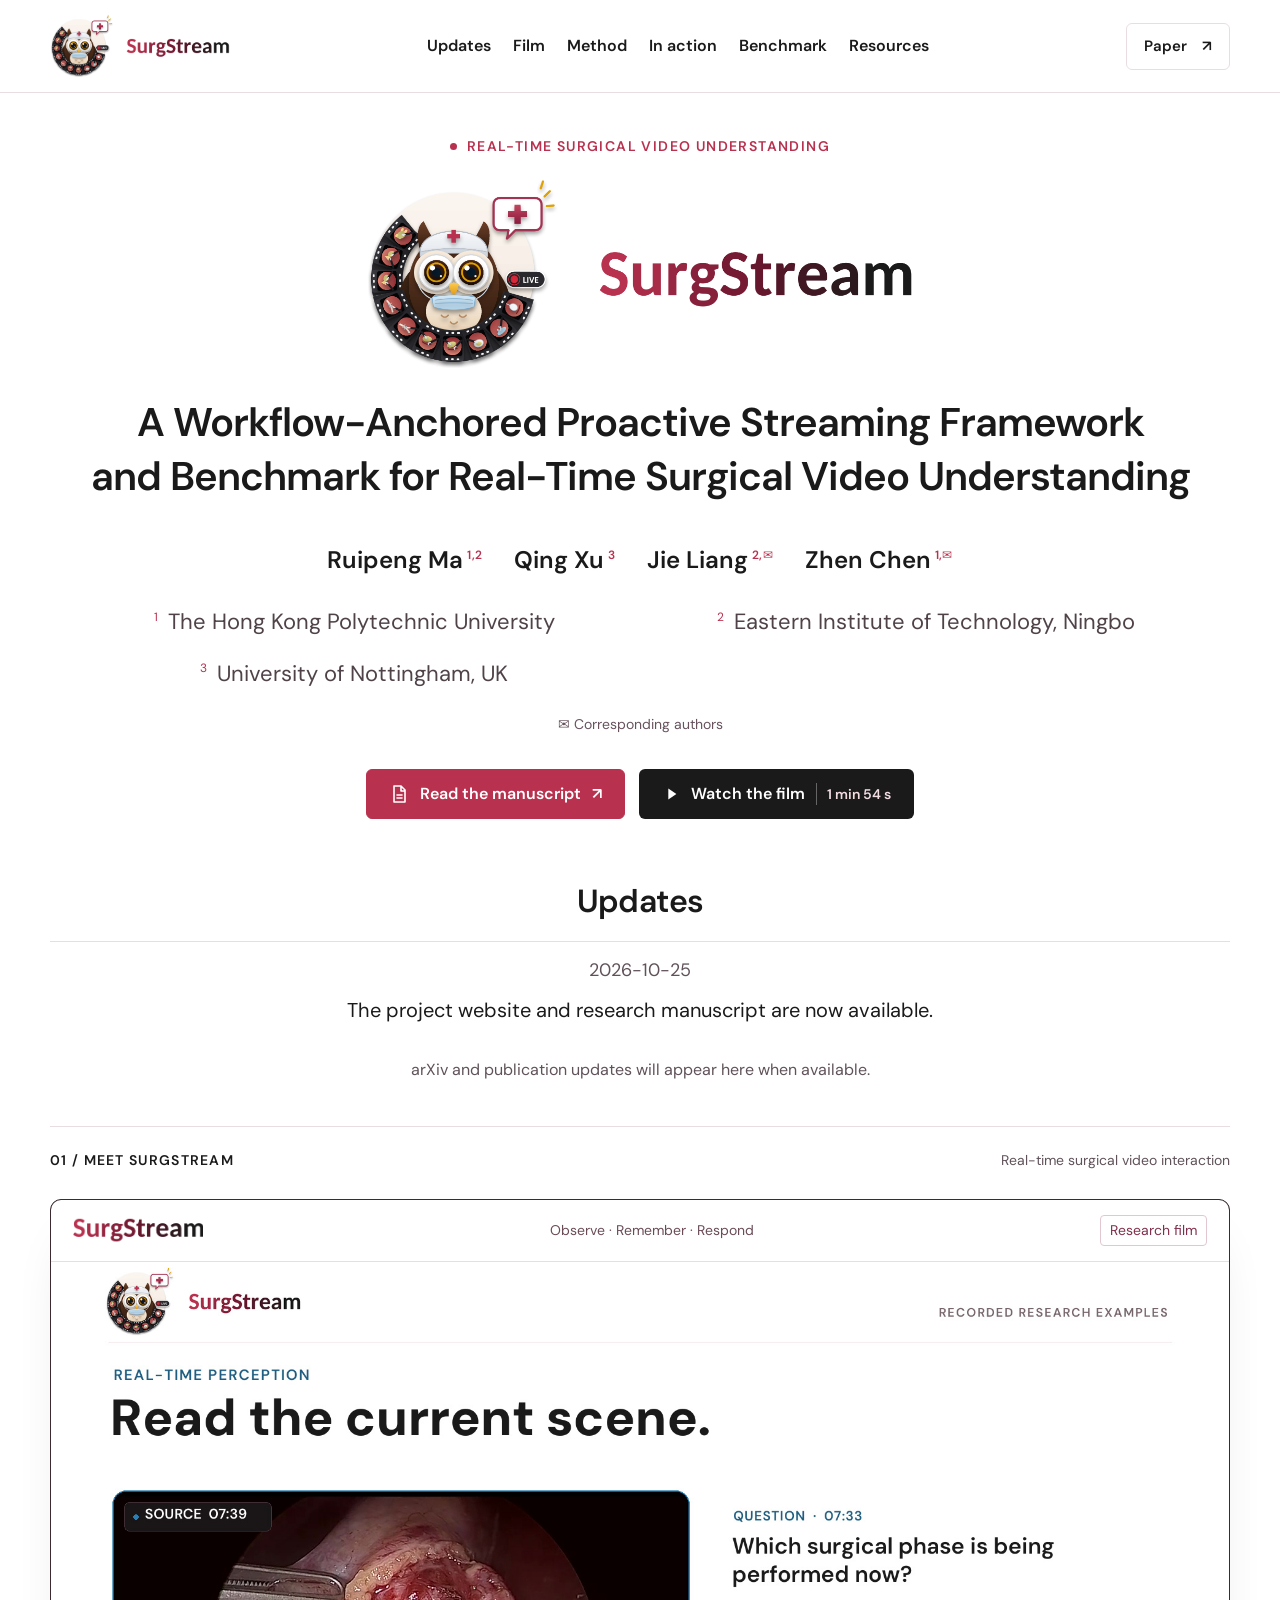
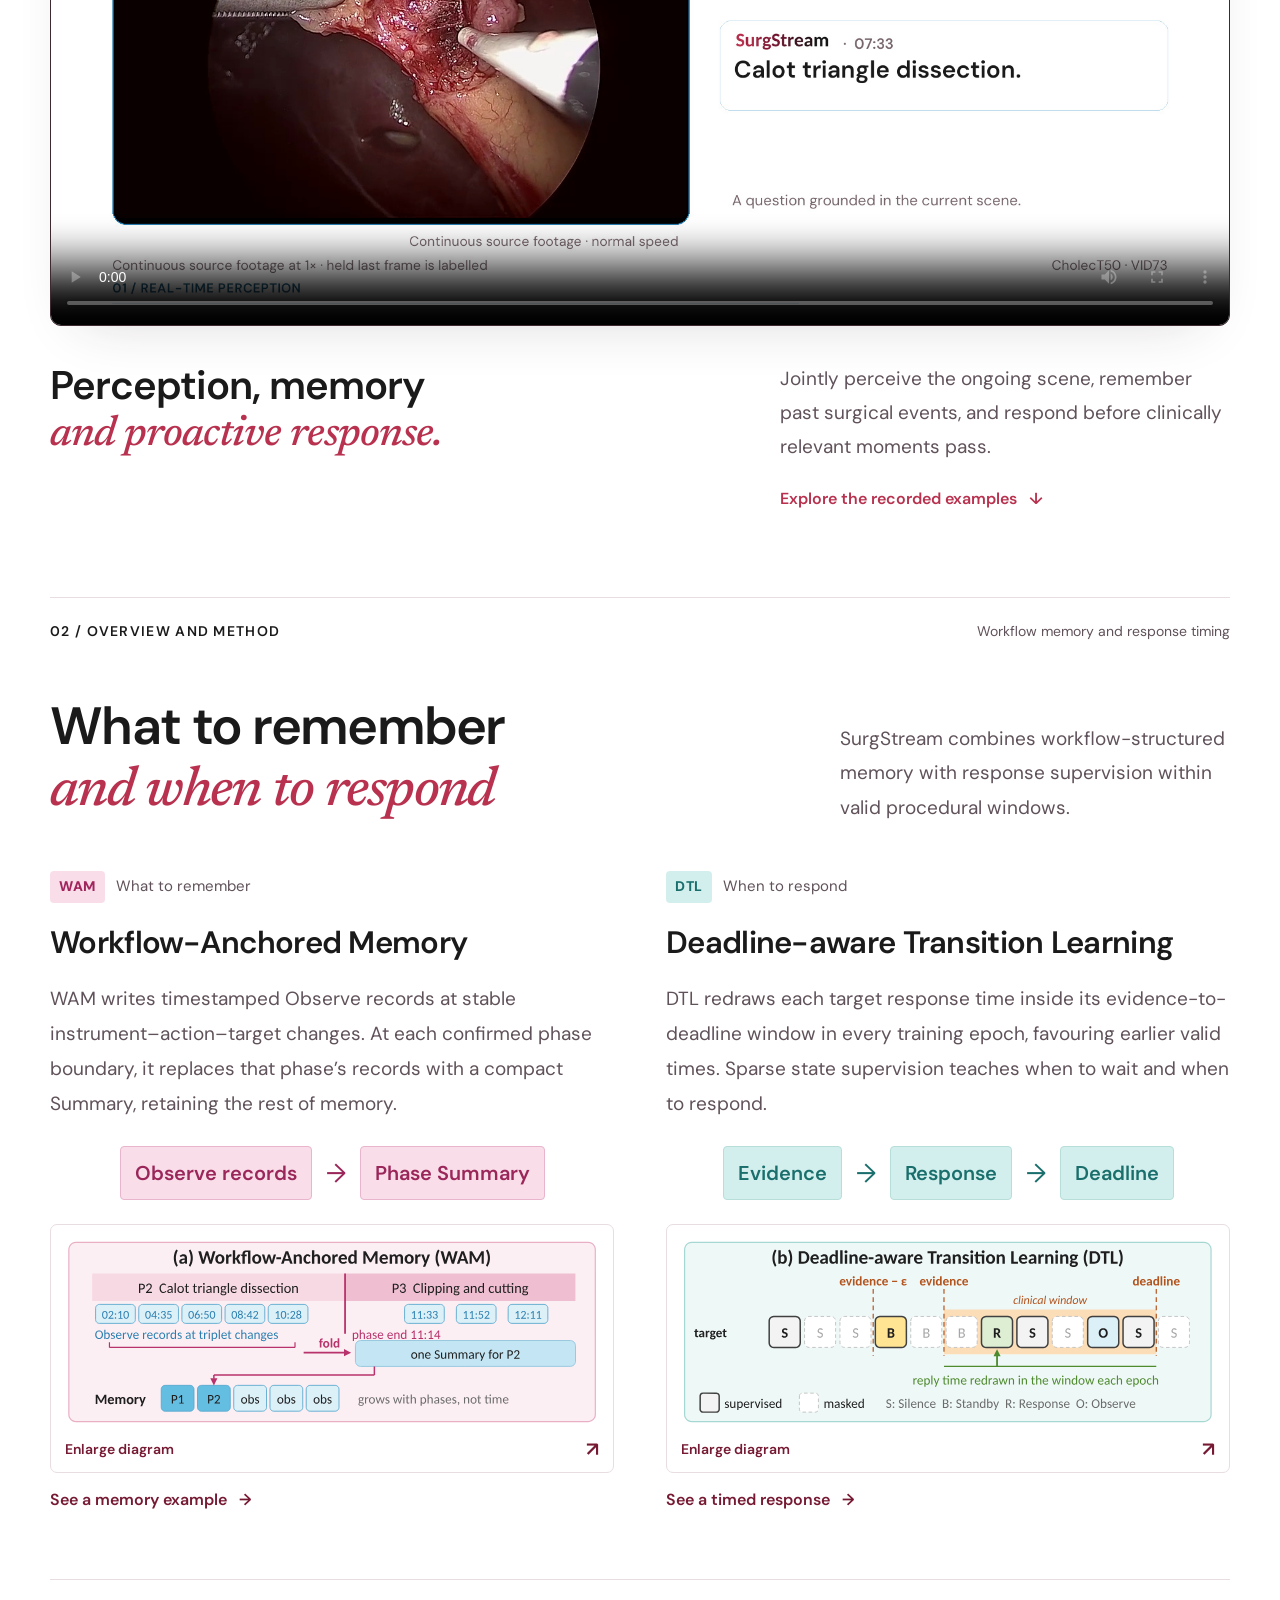
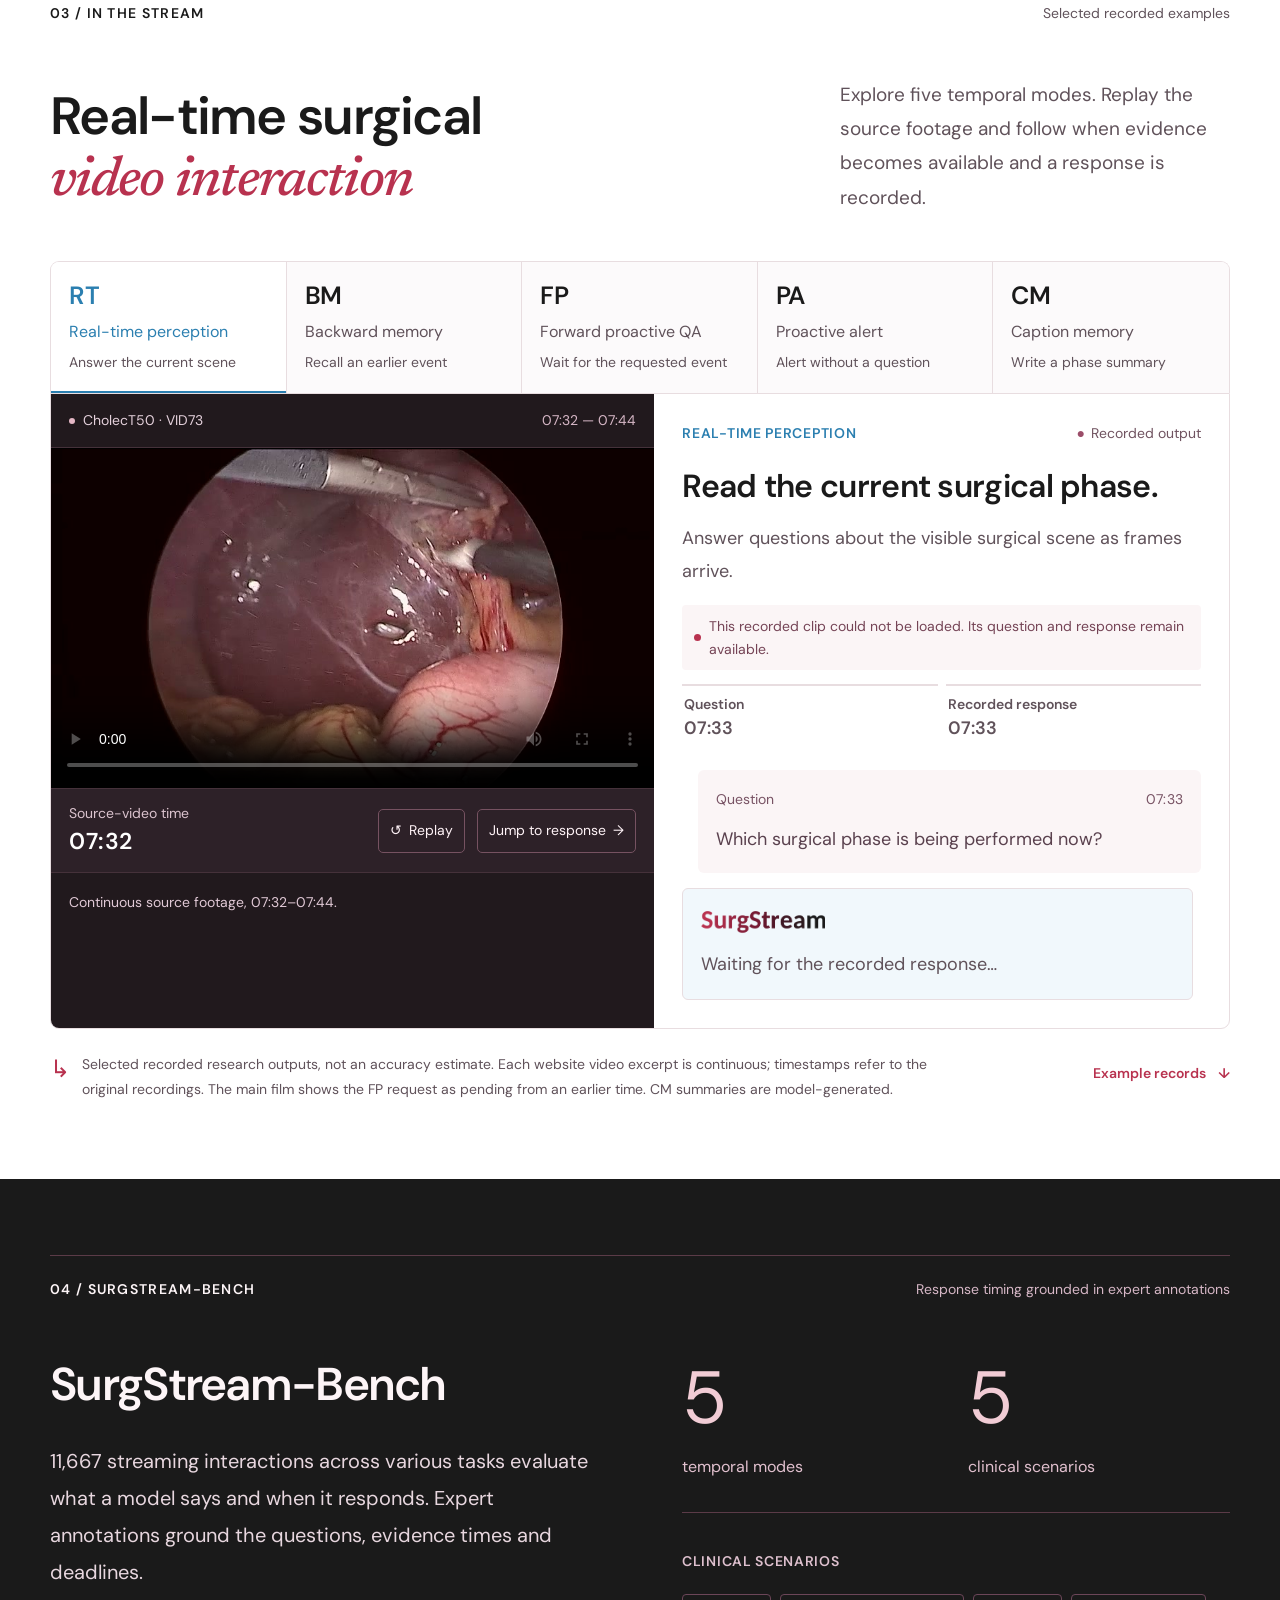
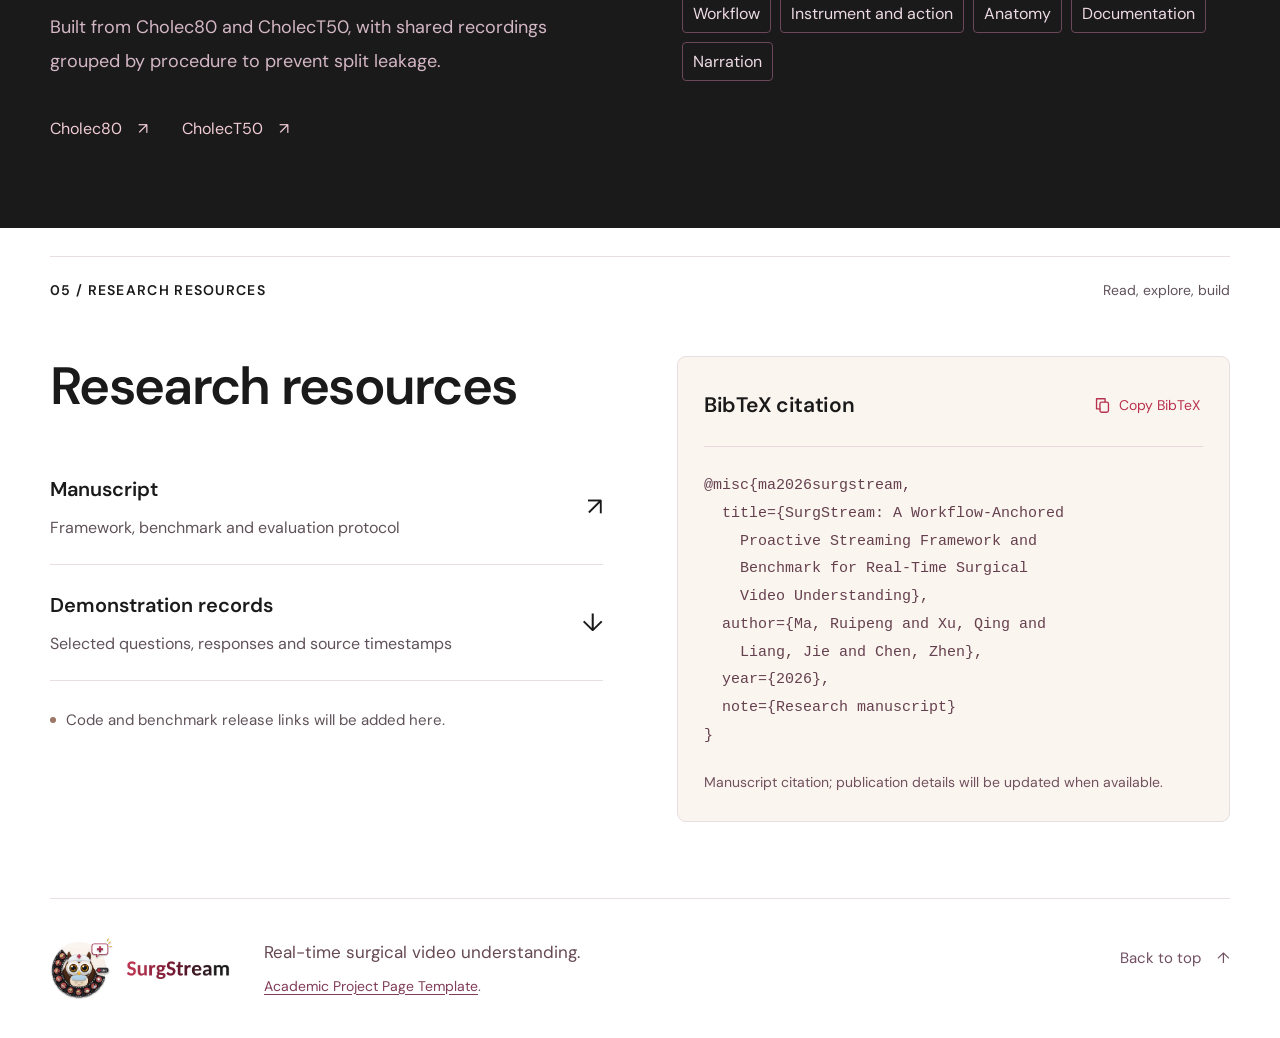
==== commit 6209a49f: "Use transparent SurgStream branding throughout homepage" ====
--- a/index.html
+++ b/index.html
@@ -14,7 +14,7 @@
   <meta property="og:image" content="https://surgstream.github.io/assets/promo-poster.jpg?v=0edecefcaf49">
   <title>SurgStream · Real-Time Surgical Video Understanding</title>
   <link rel="icon" type="image/png" href="assets/favicon-transparent.png">
-  <link rel="stylesheet" href="styles.css?v=3910d9c3f7f0">
+  <link rel="stylesheet" href="styles.css?v=transparent-brand-20261027">
   <script defer src="media-guard.js?v=0f0ef3bf8658"></script>
   <script defer src="assets/demo-data.js?v=da8feba66d77"></script>
   <script defer src="app.js?v=865adc716788"></script>
@@ -26,18 +26,18 @@
       <a class="wordmark" href="#" aria-label="SurgStream home"><img src="assets/surgstream-logo-transparent.png" alt="SurgStream" width="180" height="61"></a>
       <button id="nav-toggle" class="nav-toggle" type="button" aria-expanded="false" aria-controls="project-nav">Menu <span aria-hidden="true">☰</span></button>
       <div id="project-nav" class="nav-links"><a href="#updates">Updates</a><a href="#film">Film</a><a href="#approach">Method</a><a href="#examples">In action</a><a href="#benchmark">Benchmark</a><a href="#resources">Resources</a></div>
-      <a class="nav-paper" href="assets/surgstream-manuscript.pdf?v=6cc75e96c3ce" target="_blank" rel="noopener" aria-label="Read the manuscript">Paper <span aria-hidden="true">↗</span></a>
+      <a class="nav-paper" href="assets/surgstream-manuscript.pdf?v=1c4fd9ba8629" target="_blank" rel="noopener" aria-label="Read the manuscript">Paper <span aria-hidden="true">↗</span></a>
     </nav>
   </header>
   <main id="main">
     <section class="hero shell" aria-labelledby="project-title">
       <div class="eyebrow hero-eyebrow"><span class="status-dot" aria-hidden="true"></span> Real-time surgical video understanding</div>
-      <h1 id="project-title"><img src="assets/surgstream-logo.png" alt="SurgStream" width="620" height="209" fetchpriority="high"></h1>
+      <h1 id="project-title"><img src="assets/surgstream-logo-transparent.png" alt="SurgStream" width="620" height="209" fetchpriority="high"></h1>
       <p class="paper-title">A Workflow-Anchored Proactive Streaming Framework<br class="desktop-break"> and Benchmark for Real-Time Surgical Video Understanding</p>
       <div class="authors" aria-label="Authors"><span>Ruipeng Ma<sup>1,2</sup></span><span>Qing Xu<sup>3</sup></span><span>Jie Liang<sup>2,✉</sup></span><span>Zhen Chen<sup>1,✉</sup></span></div>
       <div class="affiliations"><span><sup>1</sup> The Hong Kong Polytechnic University</span><span><sup>2</sup> Eastern Institute of Technology, Ningbo</span><span><sup>3</sup> University of Nottingham, UK</span></div>
       <p class="corresponding">✉ Corresponding authors</p>
-      <div class="hero-actions"><a class="button button-brand" href="assets/surgstream-manuscript.pdf?v=6cc75e96c3ce" target="_blank" rel="noopener"><svg viewBox="0 0 20 20" aria-hidden="true"><path d="M5 2h7l4 4v12H5zM12 2v5h4M8 11h5M8 14h5"/></svg>Read the manuscript <span aria-hidden="true">↗</span></a><a class="button button-dark" href="#film"><svg viewBox="0 0 20 20" aria-hidden="true"><path d="m7 4 9 6-9 6z"/></svg>Watch the film <span class="button-duration">1 min 54 s</span></a></div>
+      <div class="hero-actions"><a class="button button-brand" href="assets/surgstream-manuscript.pdf?v=1c4fd9ba8629" target="_blank" rel="noopener"><svg viewBox="0 0 20 20" aria-hidden="true"><path d="M5 2h7l4 4v12H5zM12 2v5h4M8 11h5M8 14h5"/></svg>Read the manuscript <span aria-hidden="true">↗</span></a><a class="button button-dark" href="#film"><svg viewBox="0 0 20 20" aria-hidden="true"><path d="m7 4 9 6-9 6z"/></svg>Watch the film <span class="button-duration">1 min 54 s</span></a></div>
     </section>
 
     <section id="updates" class="updates-section shell" aria-labelledby="updates-title">
@@ -48,7 +48,7 @@
 
     <section id="film" class="film-section shell" aria-labelledby="film-title">
       <div class="section-kicker"><span>01 / Meet SurgStream</span><span class="kicker-end">Real-time surgical video interaction</span></div>
-      <div class="film-frame"><div class="film-bar"><span class="film-brand"><img src="assets/surgstream-wordmark.png" alt="SurgStream" width="110" height="28"></span><span>Observe · Remember · Respond</span><span class="film-badge">Research film</span></div><video id="promo-video" controls controlslist="nodownload" playsinline preload="metadata" poster="assets/promo-poster.jpg?v=0edecefcaf49" aria-label="SurgStream promotional research film"><source src="assets/surgstream-promo.mp4?v=4ff37addefbd" type="video/mp4"><track label="English" kind="captions" srclang="en" src="assets/promo.en.vtt?v=9b7f7dce89b7" default><track label="简体中文" kind="subtitles" srclang="zh" src="assets/promo.zh.vtt?v=aa028325940c">Your browser does not support embedded video.</video></div>
+      <div class="film-frame"><div class="film-bar"><span class="film-brand"><img src="assets/surgstream-logo-transparent.png" alt="SurgStream" width="110" height="28"></span><span>Observe · Remember · Respond</span><span class="film-badge">Research film</span></div><video id="promo-video" controls controlslist="nodownload" playsinline preload="metadata" poster="assets/promo-poster.jpg?v=0edecefcaf49" aria-label="SurgStream promotional research film"><source src="assets/surgstream-promo.mp4?v=4ff37addefbd" type="video/mp4"><track label="English" kind="captions" srclang="en" src="assets/promo.en.vtt?v=9b7f7dce89b7" default><track label="简体中文" kind="subtitles" srclang="zh" src="assets/promo.zh.vtt?v=aa028325940c">Your browser does not support embedded video.</video></div>
       <div class="film-caption"><h2 id="film-title">Perception, memory<br><em>and proactive response.</em></h2><div><p>Jointly perceive the ongoing scene, remember past surgical events, and respond before clinically relevant moments pass.</p><a class="text-link" href="#examples">Explore the recorded examples <span aria-hidden="true">↓</span></a></div></div>
     </section>
 
@@ -87,7 +87,7 @@
           <h3 id="example-title">What is happening now?</h3><p id="mode-description" class="mode-description">Answer questions about the visible surgical scene as frames arrive.</p>
           <div class="replay-state"><span class="status-dot" aria-hidden="true"></span><span id="replay-status" role="status" aria-live="polite">Recorded replay · ready to play</span></div>
           <ol id="example-timeline" class="example-timeline" aria-label="Source-video event timeline"></ol>
-          <div class="transcript" aria-live="polite"><div class="message query-message"><div class="message-meta"><span id="query-label">Question</span><time id="query-time"></time></div><p id="example-query">A selected question will appear here.</p></div><div class="message answer-message"><div class="message-meta"><span class="answer-brand"><img src="assets/surgstream-wordmark.png" alt="SurgStream" width="94" height="24"></span><time id="answer-time"></time></div><p id="example-answer">A recorded model response will appear here.</p></div></div>
+          <div class="transcript" aria-live="polite"><div class="message query-message"><div class="message-meta"><span id="query-label">Question</span><time id="query-time"></time></div><p id="example-query">A selected question will appear here.</p></div><div class="message answer-message"><div class="message-meta"><span class="answer-brand"><img src="assets/surgstream-logo-transparent.png" alt="SurgStream" width="94" height="24"></span><time id="answer-time"></time></div><p id="example-answer">A recorded model response will appear here.</p></div></div>
           <div id="example-records" class="example-records" hidden></div>
         </div>
       </div>
@@ -102,7 +102,7 @@
       </div>
     </div></section>
 
-    <section id="resources" class="resources-section shell section-space" aria-labelledby="resources-title"><div class="section-kicker"><span>05 / Research resources</span><span class="kicker-end">Read, explore, build</span></div><div class="resource-grid"><div><h2 id="resources-title">Research resources</h2><a class="resource-item" href="assets/surgstream-manuscript.pdf?v=6cc75e96c3ce" target="_blank" rel="noopener"><span><strong>Manuscript</strong><small>Framework, benchmark and evaluation protocol</small></span><span aria-hidden="true">↗</span></a><a class="resource-item" href="assets/demo-data.json?v=ef4e481a27ef" download><span><strong>Demonstration records</strong><small>Selected questions, responses and source timestamps</small></span><span aria-hidden="true">↓</span></a><div class="release-note"><span class="status-dot" aria-hidden="true"></span><p>Code and benchmark release links will be added here.</p></div></div><aside id="citation" class="citation-card" aria-labelledby="citation-title"><div class="citation-heading"><h3 id="citation-title">BibTeX citation</h3><button id="copy-citation" type="button" aria-label="Copy BibTeX citation"><svg viewBox="0 0 20 20" aria-hidden="true"><rect x="7" y="6" width="10" height="12" rx="2"/><path d="M13 6V2H3v12h4"/></svg><span>Copy BibTeX</span></button></div><pre><code id="bibtex">@misc{ma2026surgstream,
+    <section id="resources" class="resources-section shell section-space" aria-labelledby="resources-title"><div class="section-kicker"><span>05 / Research resources</span><span class="kicker-end">Read, explore, build</span></div><div class="resource-grid"><div><h2 id="resources-title">Research resources</h2><a class="resource-item" href="assets/surgstream-manuscript.pdf?v=1c4fd9ba8629" target="_blank" rel="noopener"><span><strong>Manuscript</strong><small>Framework, benchmark and evaluation protocol</small></span><span aria-hidden="true">↗</span></a><a class="resource-item" href="assets/demo-data.json?v=ef4e481a27ef" download><span><strong>Demonstration records</strong><small>Selected questions, responses and source timestamps</small></span><span aria-hidden="true">↓</span></a><div class="release-note"><span class="status-dot" aria-hidden="true"></span><p>Code and benchmark release links will be added here.</p></div></div><aside id="citation" class="citation-card" aria-labelledby="citation-title"><div class="citation-heading"><h3 id="citation-title">BibTeX citation</h3><button id="copy-citation" type="button" aria-label="Copy BibTeX citation"><svg viewBox="0 0 20 20" aria-hidden="true"><rect x="7" y="6" width="10" height="12" rx="2"/><path d="M13 6V2H3v12h4"/></svg><span>Copy BibTeX</span></button></div><pre><code id="bibtex">@misc{ma2026surgstream,
   title={SurgStream: A Workflow-Anchored
     Proactive Streaming Framework and
     Benchmark for Real-Time Surgical
--- a/styles.css
+++ b/styles.css
@@ -196,8 +196,8 @@
 /* Film and project overview */
 .film-frame { overflow: hidden; border: 1px solid #3d2931; border-radius: 11px; background: #1b1518; box-shadow: 0 22px 55px -30px #38232b33; }
 .film-bar { min-height: 62px; display: flex; align-items: center; justify-content: space-between; gap: 20px; padding: 12px 22px; background: white; color: #6a4b58; border-bottom: 1px solid var(--line); font-size: 14px; line-height: 1.6; }
-.film-brand { display: inline-flex; align-items: center; flex-shrink: 0; background: white; }
-.film-brand img { display: block; width: 130px; height: auto; object-fit: contain; }
+.film-brand { display: inline-flex; align-items: center; flex-shrink: 0; }
+
 .film-badge { padding: 3px 9px; border: 1px solid #e2c7d0; border-radius: 4px; color: #80304e; font-size: 14px; white-space: nowrap; }
 .film-frame video { display: block; width: 100%; aspect-ratio: 16/9; object-fit: contain; background: #1b1518; }
 .film-caption { display: flex; justify-content: space-between; align-items: flex-start; gap: 64px; padding-top: 36px; }
@@ -366,8 +366,11 @@
 .answer-message p { color: #4f303e; }
 .answer-message.is-pending { background: var(--mode-tint); border-color: var(--line); }
 .answer-message.is-pending p { color: var(--muted); }
-.answer-brand { background: white; min-height: 30px; }
-.answer-brand img { display: block; width: 124px; height: auto; }
+/* Show the wordmark region of the original transparent logo without a white matte. */
+.film-brand, .answer-brand { position: relative; display: inline-block; overflow: hidden; height: 30px; background: transparent; flex-shrink: 0; }
+.film-brand { width: 130px; }
+.answer-brand { width: 124px; }
+.film-brand img, .answer-brand img { position: absolute; display: block; width: 176.525%; max-width: none; height: auto; left: -75.355%; top: 50%; transform: translateY(-52.755%); }
 .example-records { padding-top: 16px; margin-top: 20px; border-top: 1px dashed var(--line); font-size: 14px; line-height: 1.85; color: #6f4c5d; overflow-wrap: anywhere; }
 .record-entry + .record-entry { margin-top: 7px; }
 .record-meta { display: flex; align-items: center; flex-wrap: wrap; gap: 8px 12px; color: var(--brand-deep); font-size: 14px; }
